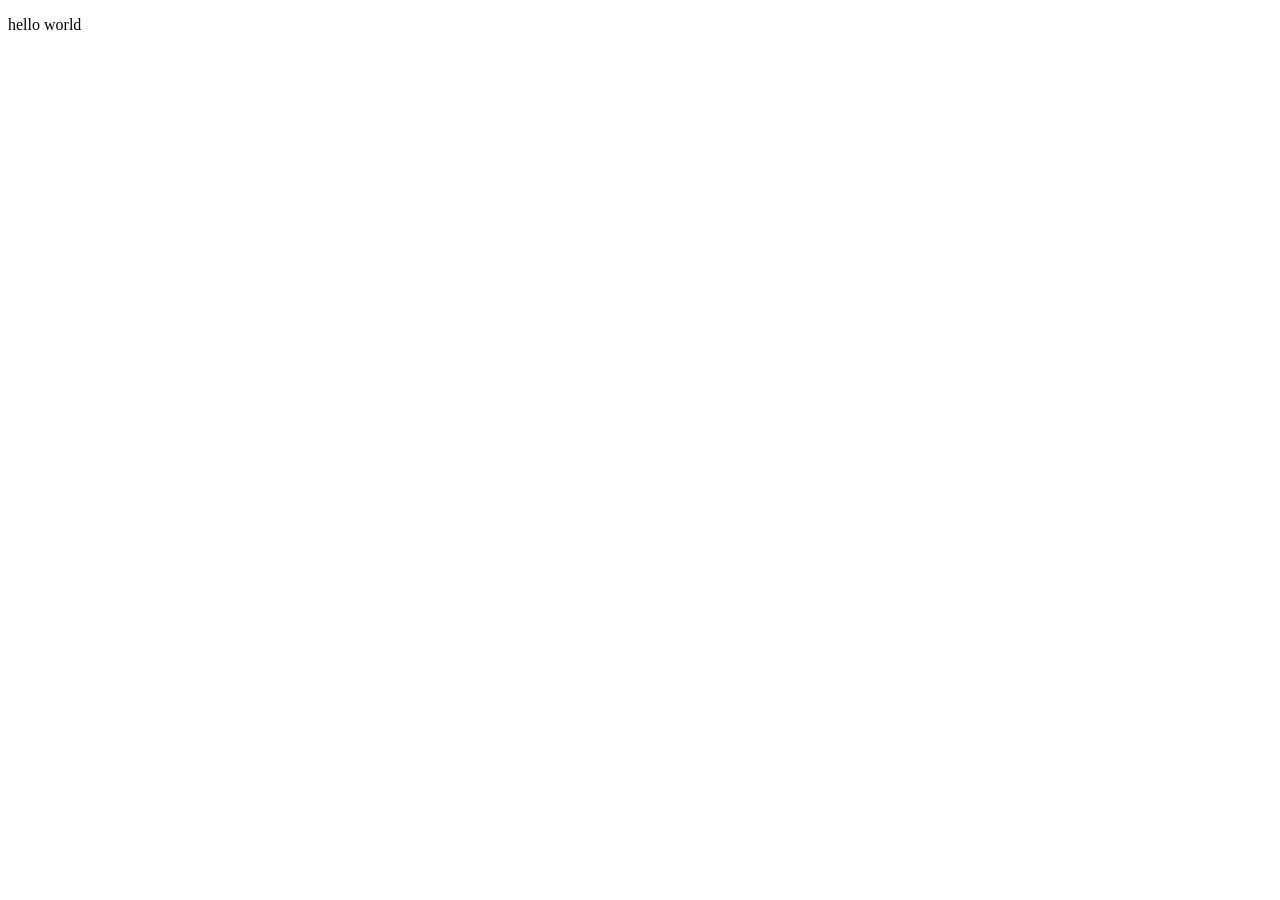
==== index.html @ c15ed709 "FirstSteps2.0" ====
<!DOCTYPE html>
<html lang="en">
<head>
    <meta charset="UTF-8">
    <meta name="viewport" content="width=device-width, initial-scale=1.0">
    <title>Document</title>
</head>
<body>
    <p>hello world </p>
</body>
</html>
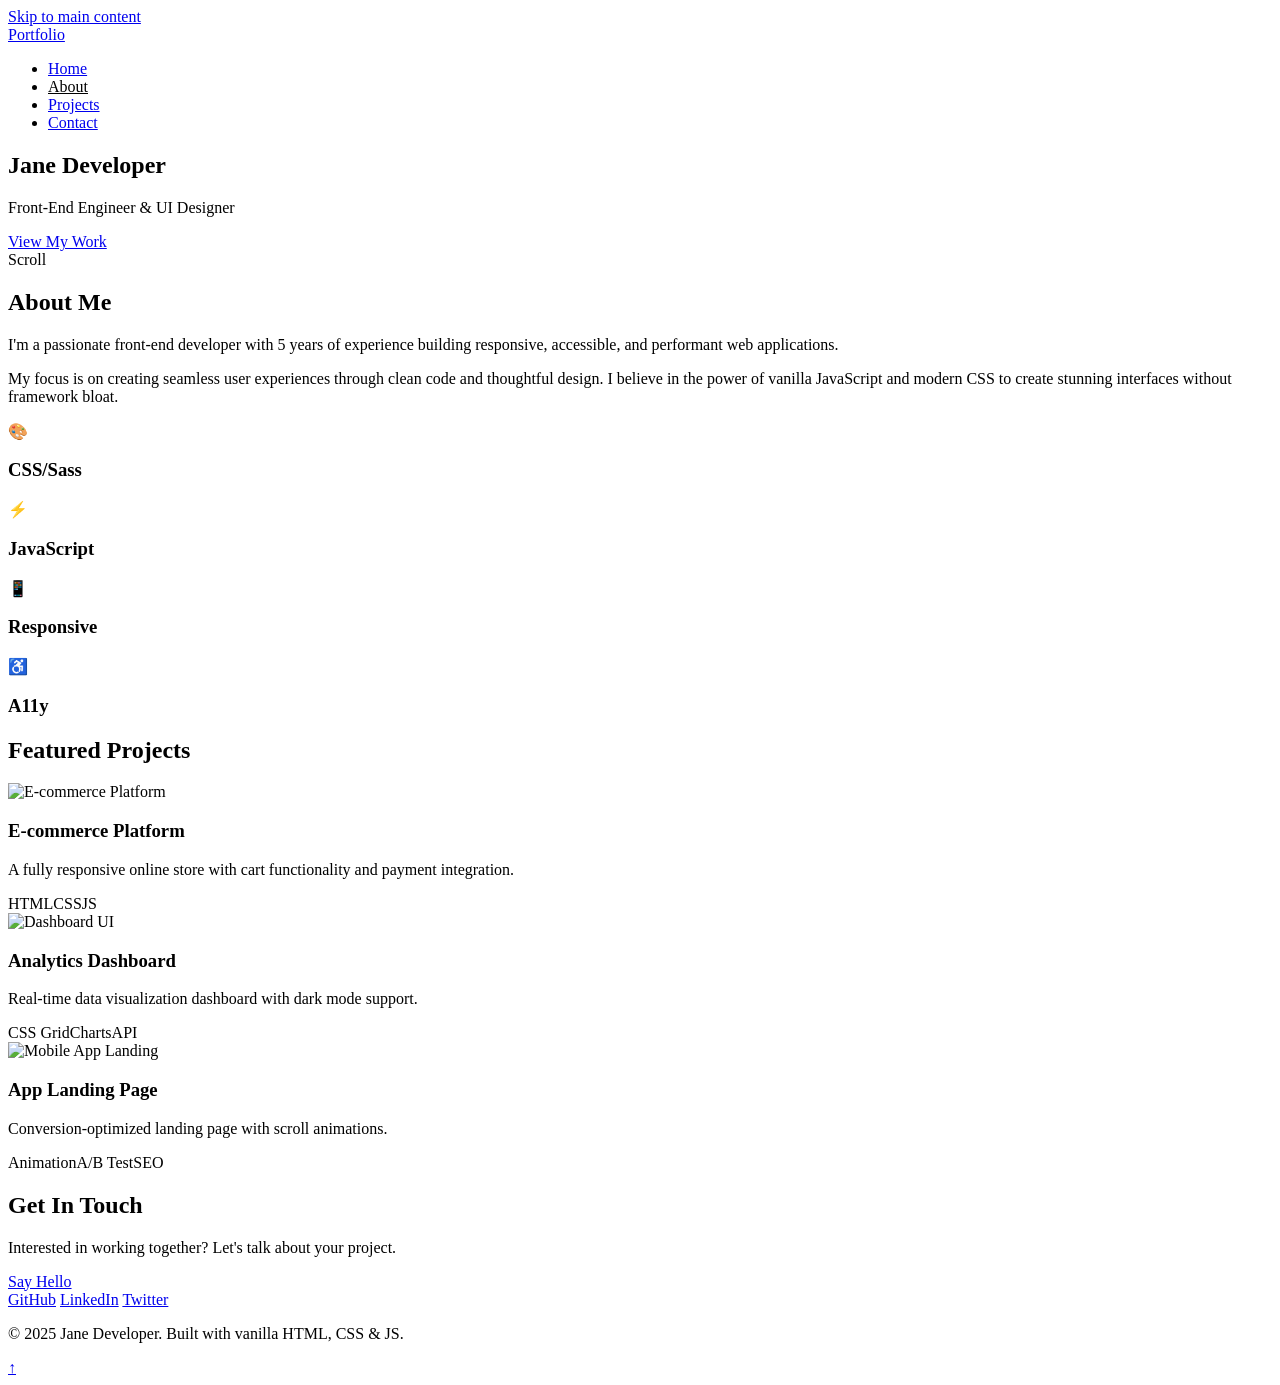
==== commit 70d0c03b: "Sprint2" ====
--- a/index.html
+++ b/index.html
@@ -4,8 +4,153 @@
     <meta charset="UTF-8">
     <meta name="viewport" content="width=device-width, initial-scale=1.0">
     <title>Document</title>
+    <link rel="stylesheet" href="./assets/CSS/index.css">
+    <script src="./assets/js/main.js" defer> </script>
 </head>
 <body>
-    <p>hello world </p>
+	<!-- Skip link for accessibility -->
+	<a href="#main" class="skip-link">Skip to main content</a>
+
+	<!-- Navigation -->
+	<nav class="nav">
+		<div class="nav-container">
+			<a href="#" class="nav-logo">Portfolio</a>
+			<ul class="nav-links">
+				<li><a href="#hero">Home</a></li>
+				<li><a href="#about">About</a></li>
+				<li><a href="#projects">Projects</a></li>
+				<li><a href="#contact">Contact</a></li>
+			</ul>
+		</div>
+	</nav>
+
+	<main id="main">
+		<!-- Hero Section -->
+		<section id="hero" class="hero">
+			<div class="hero-bg parallax-bg"></div>
+			<div class="hero-content">
+				<h1 class="hero-title animate-on-scroll">Jane Developer</h1>
+				<p class="hero-subtitle animate-on-scroll">Front-End Engineer & UI Designer</p>
+				<a href="#projects" class="btn animate-on-scroll">View My Work</a>
+			</div>
+			<div class="scroll-indicator">
+				<span>Scroll</span>
+				<div class="scroll-arrow"></div>
+			</div>
+		</section>
+
+		<!-- About Section -->
+		<section id="about" class="section about">
+			<div class="container">
+				<h2 class="section-title animate-on-scroll">About Me</h2>
+				<div class="about-grid">
+					<div class="about-text animate-on-scroll">
+						<p>
+							I'm a passionate front-end developer with 5 years of experience
+							building responsive, accessible, and performant web applications.
+						</p>
+						<p>
+							My focus is on creating seamless user experiences through clean code
+							and thoughtful design. I believe in the power of vanilla JavaScript
+							and modern CSS to create stunning interfaces without framework bloat.
+						</p>
+					</div>
+					<div class="skills-grid" data-reveal-stagger>
+						<div class="skill-card">
+							<span class="skill-icon">🎨</span>
+							<h3>CSS/Sass</h3>
+							<div class="skill-bar"><div class="skill-fill" style="--fill: 95%"></div></div>
+						</div>
+						<div class="skill-card">
+							<span class="skill-icon">⚡</span>
+							<h3>JavaScript</h3>
+							<div class="skill-bar"><div class="skill-fill" style="--fill: 90%"></div></div>
+						</div>
+						<div class="skill-card">
+							<span class="skill-icon">📱</span>
+							<h3>Responsive</h3>
+							<div class="skill-bar"><div class="skill-fill" style="--fill: 98%"></div></div>
+						</div>
+						<div class="skill-card">
+							<span class="skill-icon">♿</span>
+							<h3>A11y</h3>
+							<div class="skill-bar"><div class="skill-fill" style="--fill: 85%"></div></div>
+						</div>
+					</div>
+				</div>
+			</div>
+		</section>
+
+		<!-- Projects Section -->
+		<section id="projects" class="section projects">
+			<div class="container">
+				<h2 class="section-title animate-on-scroll">Featured Projects</h2>
+				<div class="projects-grid" data-reveal-stagger>
+					<article class="project-card">
+						<div class="project-image">
+							<img src="https://picsum.photos/400/300?random=1" alt="E-commerce Platform" loading="lazy" />
+						</div>
+						<div class="project-content">
+							<h3>E-commerce Platform</h3>
+							<p>A fully responsive online store with cart functionality and payment integration.</p>
+							<div class="project-tags">
+								<span>HTML</span><span>CSS</span><span>JS</span>
+							</div>
+						</div>
+					</article>
+					<article class="project-card">
+						<div class="project-image">
+							<img src="https://picsum.photos/400/300?random=2" alt="Dashboard UI" loading="lazy" />
+						</div>
+						<div class="project-content">
+							<h3>Analytics Dashboard</h3>
+							<p>Real-time data visualization dashboard with dark mode support.</p>
+							<div class="project-tags">
+								<span>CSS Grid</span><span>Charts</span><span>API</span>
+							</div>
+						</div>
+					</article>
+					<article class="project-card">
+						<div class="project-image">
+							<img src="https://picsum.photos/400/300?random=3" alt="Mobile App Landing" loading="lazy" />
+						</div>
+						<div class="project-content">
+							<h3>App Landing Page</h3>
+							<p>Conversion-optimized landing page with scroll animations.</p>
+							<div class="project-tags">
+								<span>Animation</span><span>A/B Test</span><span>SEO</span>
+							</div>
+						</div>
+					</article>
+				</div>
+			</div>
+		</section>
+
+		<!-- Contact Section -->
+		<section id="contact" class="section contact">
+			<div class="container">
+				<h2 class="section-title animate-on-scroll">Get In Touch</h2>
+				<div class="contact-content animate-on-scroll">
+					<p>Interested in working together? Let's talk about your project.</p>
+					<a href="mailto:hello@example.com" class="btn btn-primary">Say Hello</a>
+					<div class="social-links">
+						<a href="#" aria-label="GitHub">GitHub</a>
+						<a href="#" aria-label="LinkedIn">LinkedIn</a>
+						<a href="#" aria-label="Twitter">Twitter</a>
+					</div>
+				</div>
+			</div>
+		</section>
+	</main>
+
+	<!-- Footer -->
+	<footer class="footer">
+		<div class="container">
+			<p>&copy; 2025 Jane Developer. Built with vanilla HTML, CSS & JS.</p>
+			<a href="#hero" class="back-to-top" aria-label="Back to top">↑</a>
+		</div>
+	</footer>
+
+	
 </body>
 </html>
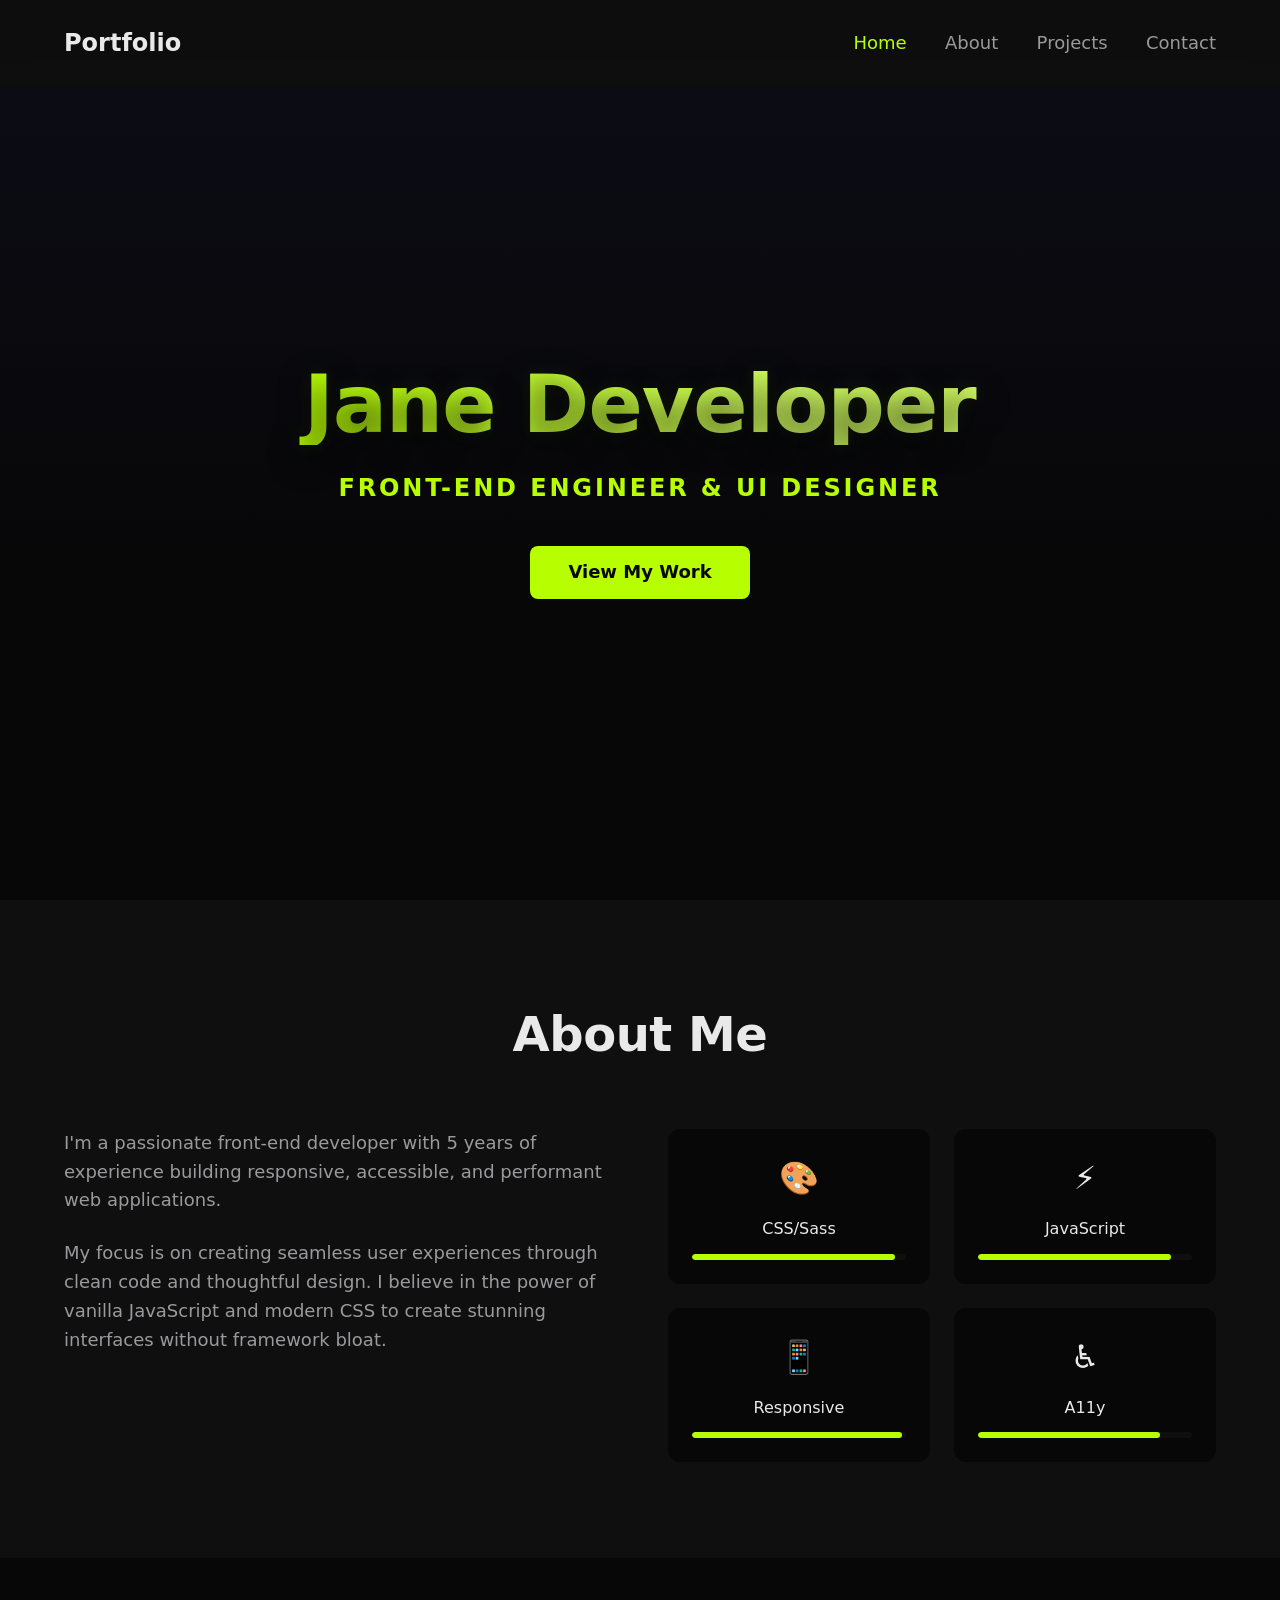
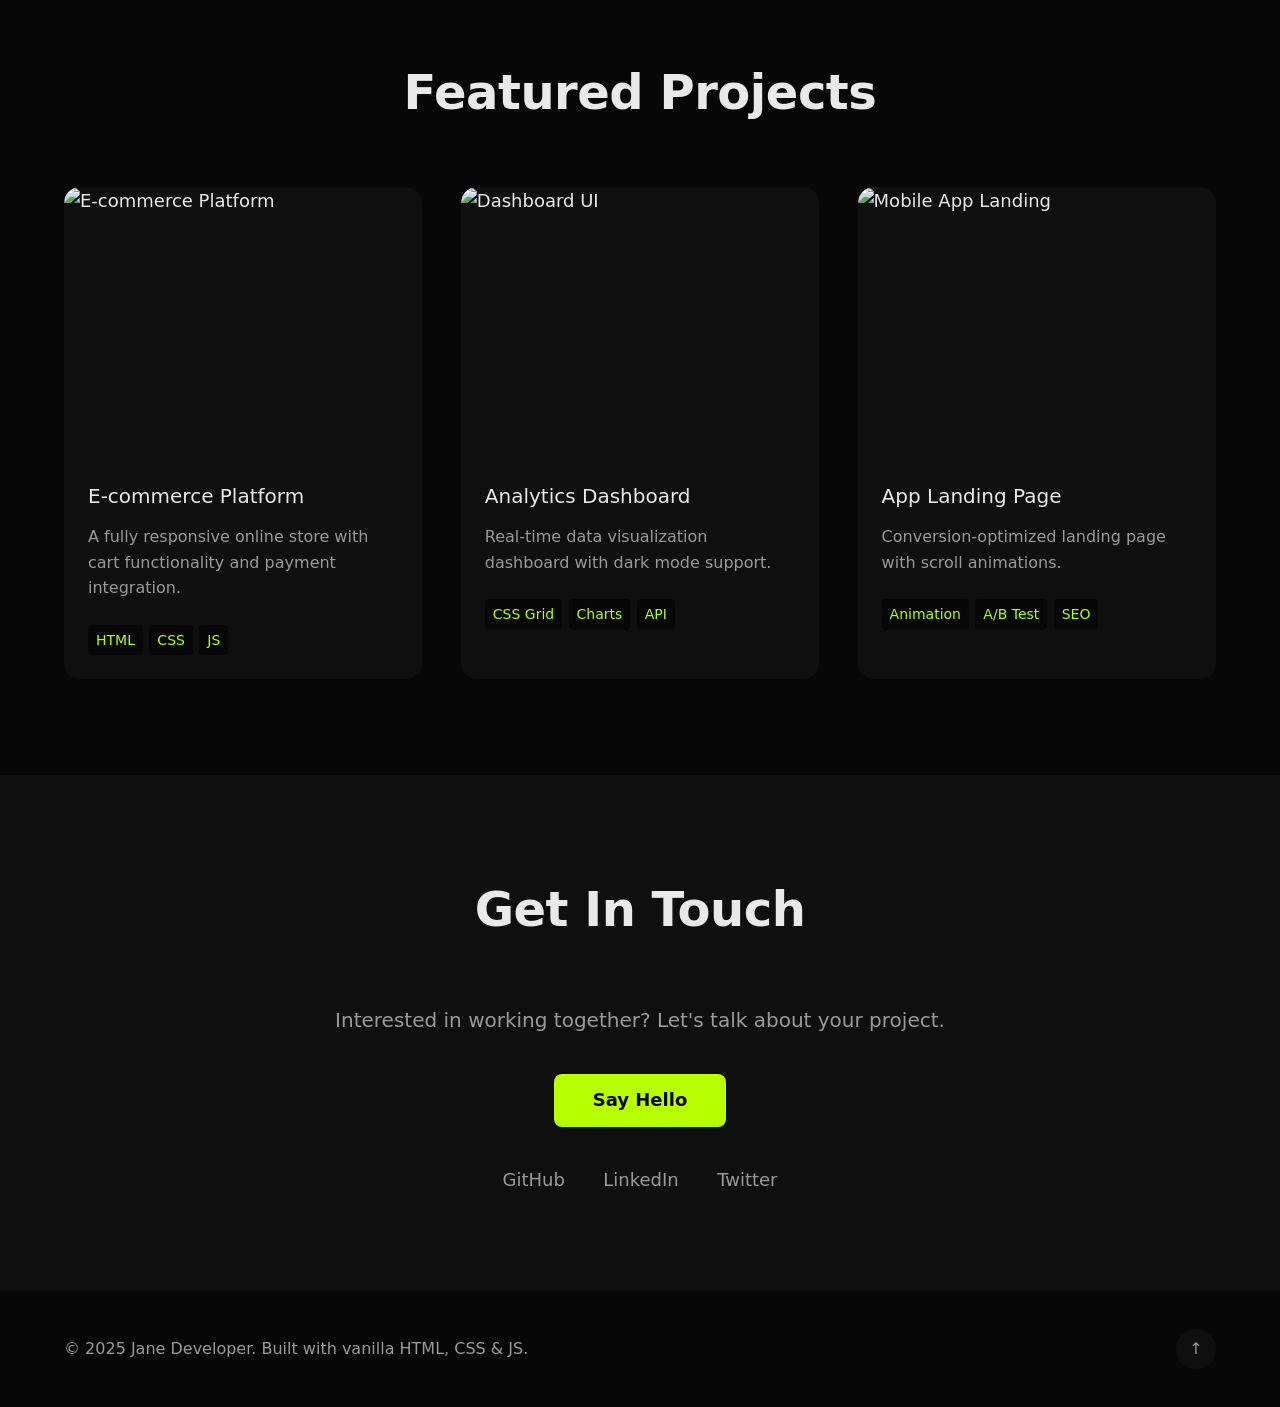
==== commit cc375359: "otrocommit" ====
--- a/index.html
+++ b/index.html
@@ -4,7 +4,7 @@
     <meta charset="UTF-8">
     <meta name="viewport" content="width=device-width, initial-scale=1.0">
     <title>Document</title>
-    <link rel="stylesheet" href="./assets/CSS/index.css">
+    <link rel="stylesheet" href="./assets/css/index.css">
     <script src="./assets/js/main.js" defer> </script>
 </head>
 <body>
@@ -33,8 +33,7 @@
 				<p class="hero-subtitle animate-on-scroll">Front-End Engineer & UI Designer</p>
 				<a href="#projects" class="btn animate-on-scroll">View My Work</a>
 			</div>
-			<div class="scroll-indicator">
-				<span>Scroll</span>
+			<div class="scroll-indicator" aria-hidden="true">
 				<div class="scroll-arrow"></div>
 			</div>
 		</section>
--- a/assets/css/index.css
+++ b/assets/css/index.css
@@ -0,0 +1,13 @@
+/*
+ * ─────────────────────────────────────────────
+ *  CSS Barrel Index
+ * ─────────────────────────────────────────────
+
+ */
+
+@import url("reset.css");
+@import url("theme.css");
+@import url("base.css");
+@import url("layout.css");
+@import url("components.css");
+@import url("navigation.css");
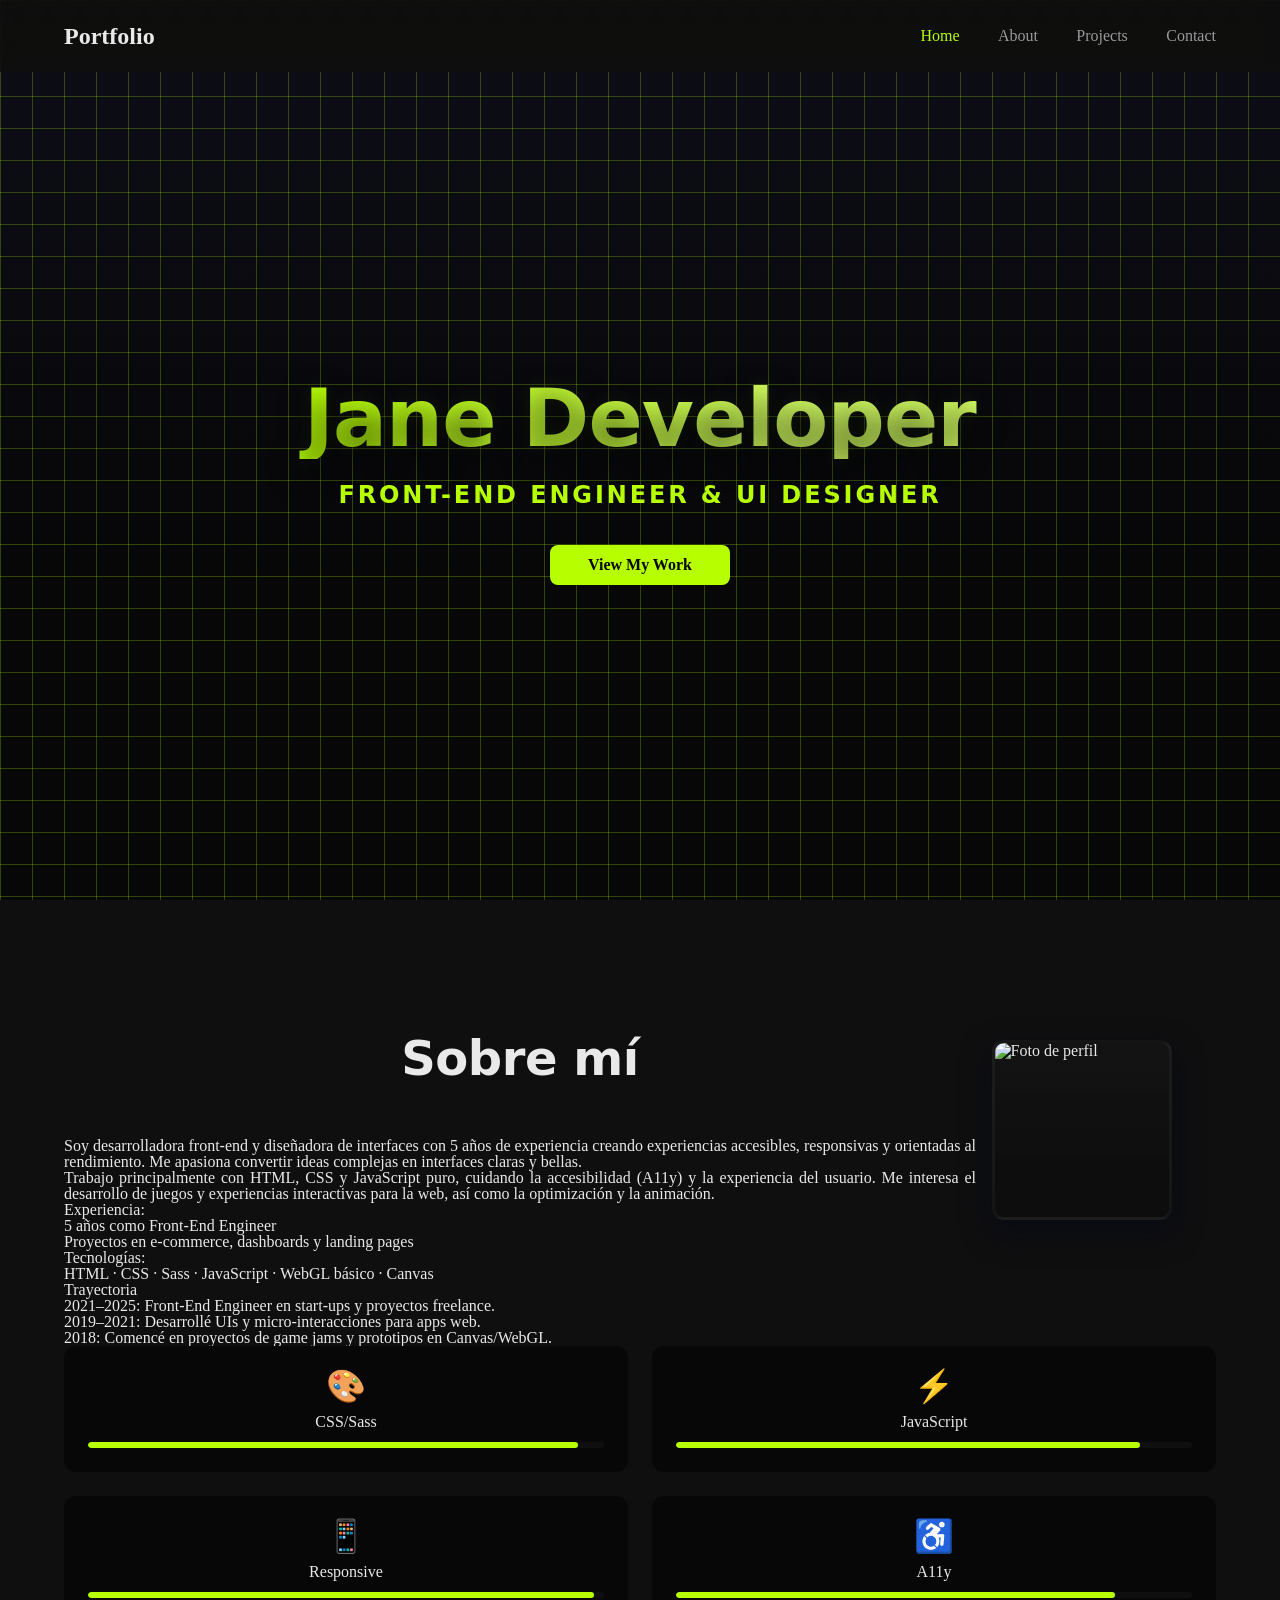
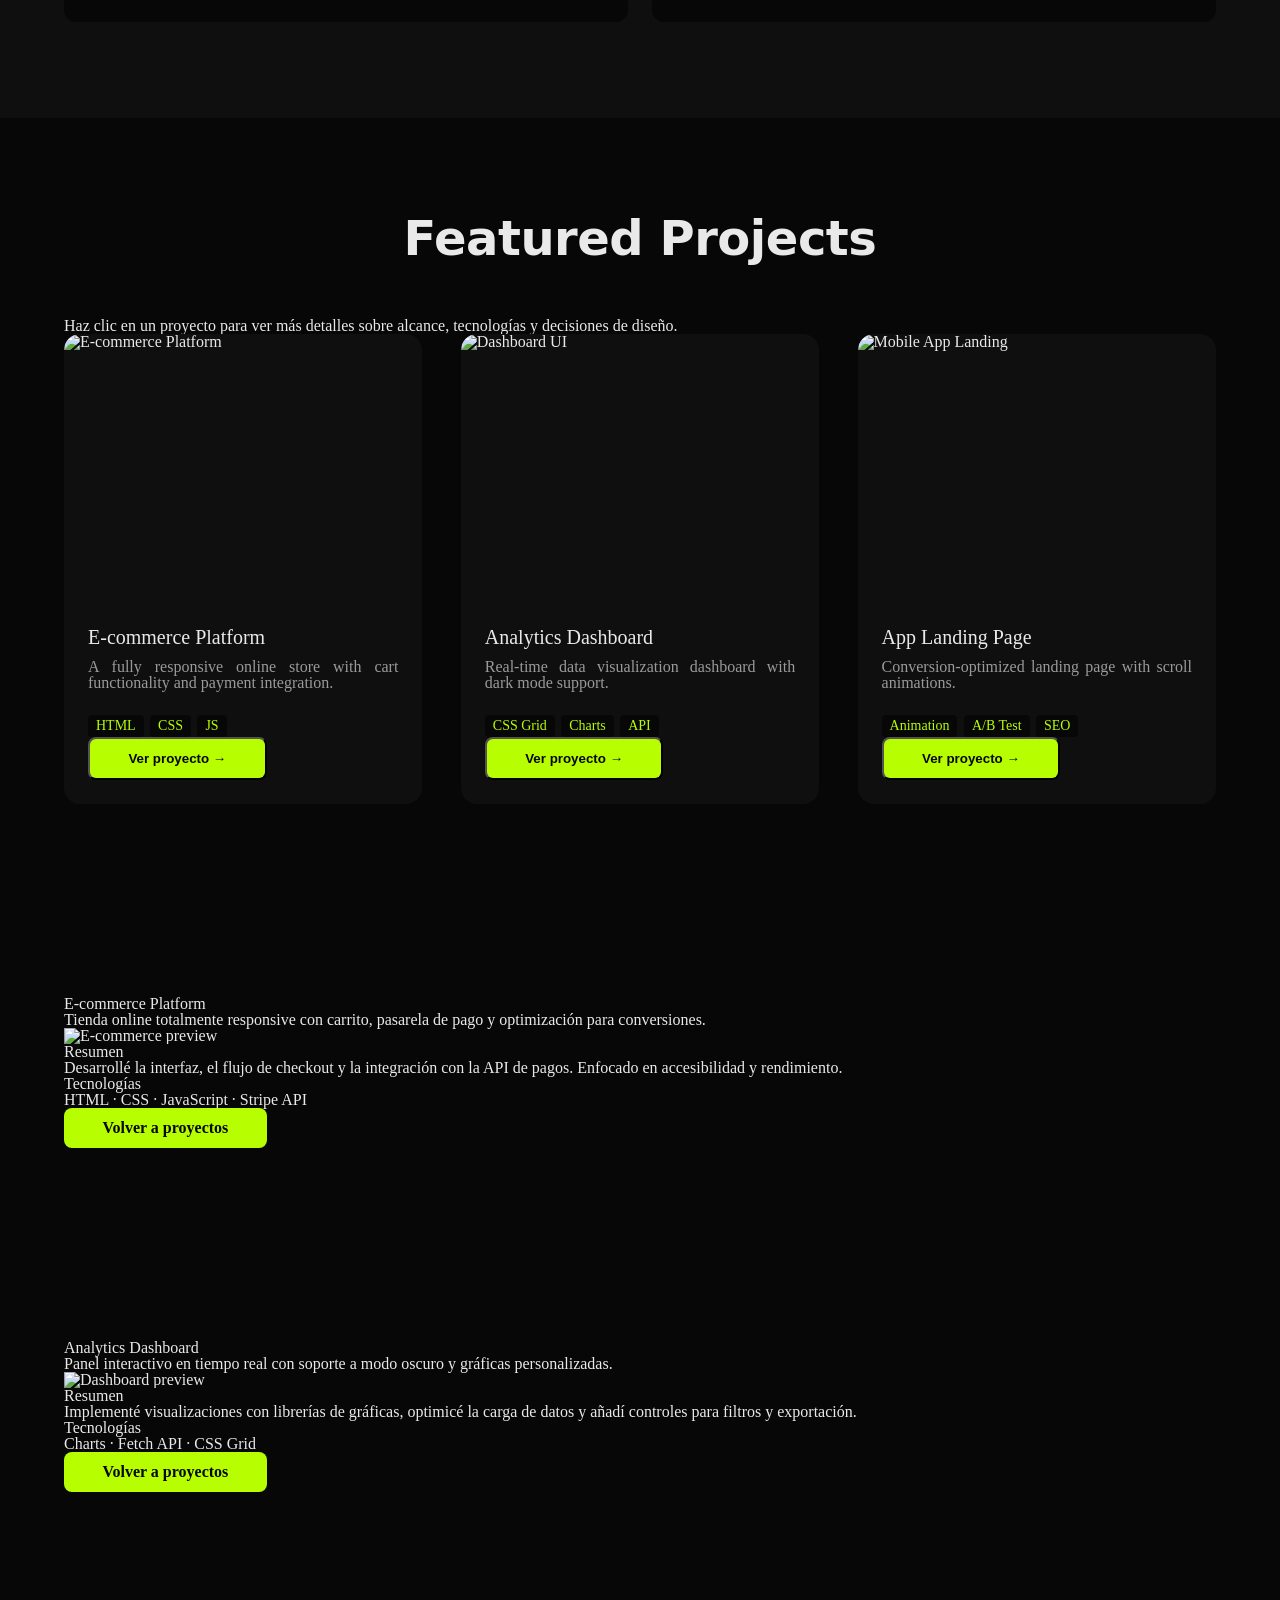
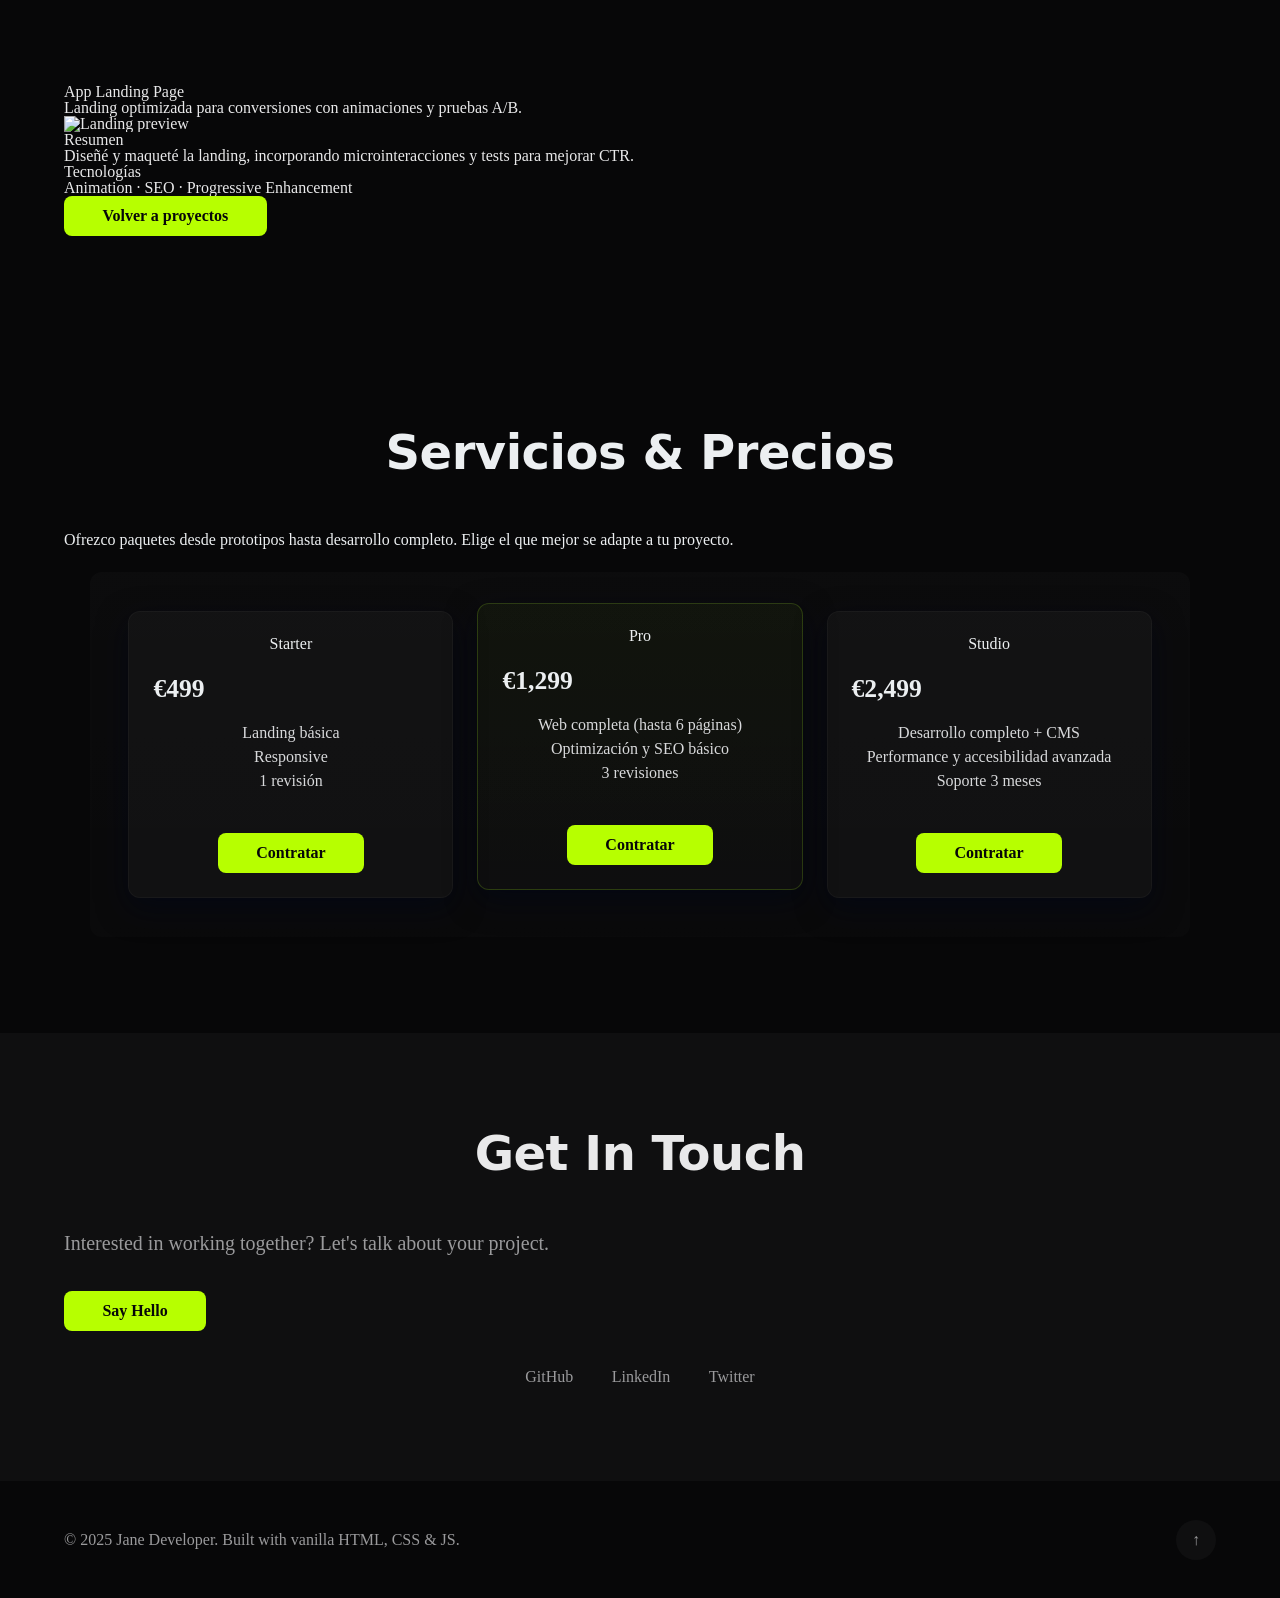
==== commit 9f30afd5: "commitporsiaca" ====
--- a/index.html
+++ b/index.html
@@ -40,41 +40,66 @@
 
 		<!-- About Section -->
 		<section id="about" class="section about">
-			<div class="container">
-				<h2 class="section-title animate-on-scroll">About Me</h2>
-				<div class="about-grid">
-					<div class="about-text animate-on-scroll">
+			<div class="container about-container">
+				<div class="about-main">
+					<div class="about-profile animate-on-scroll">
+						<img src="https://picsum.photos/240/240?grayscale" alt="Foto de perfil" class="profile-photo" loading="lazy" />
+					</div>
+					<div class="about-text-col animate-on-scroll">
+						<h2 class="section-title">Sobre mí</h2>
 						<p>
-							I'm a passionate front-end developer with 5 years of experience
-							building responsive, accessible, and performant web applications.
+							Soy desarrolladora front-end y diseñadora de interfaces con 5 años de experiencia creando experiencias accesibles,
+							responsivas y orientadas al rendimiento. Me apasiona convertir ideas complejas en interfaces claras y bellas.
 						</p>
 						<p>
-							My focus is on creating seamless user experiences through clean code
-							and thoughtful design. I believe in the power of vanilla JavaScript
-							and modern CSS to create stunning interfaces without framework bloat.
+							Trabajo principalmente con HTML, CSS y JavaScript puro, cuidando la accesibilidad (A11y) y la experiencia del usuario.
+							Me interesa el desarrollo de juegos y experiencias interactivas para la web, así como la optimización y la animación.
 						</p>
-					</div>
-					<div class="skills-grid" data-reveal-stagger>
-						<div class="skill-card">
-							<span class="skill-icon">🎨</span>
-							<h3>CSS/Sass</h3>
-							<div class="skill-bar"><div class="skill-fill" style="--fill: 95%"></div></div>
-						</div>
-						<div class="skill-card">
-							<span class="skill-icon">⚡</span>
-							<h3>JavaScript</h3>
-							<div class="skill-bar"><div class="skill-fill" style="--fill: 90%"></div></div>
-						</div>
-						<div class="skill-card">
-							<span class="skill-icon">📱</span>
-							<h3>Responsive</h3>
-							<div class="skill-bar"><div class="skill-fill" style="--fill: 98%"></div></div>
-						</div>
-						<div class="skill-card">
-							<span class="skill-icon">♿</span>
-							<h3>A11y</h3>
-							<div class="skill-bar"><div class="skill-fill" style="--fill: 85%"></div></div>
-						</div>
+						<div class="about-highlights">
+							<div class="highlight">
+								<strong>Experiencia:</strong>
+								<ul>
+									<li>5 años como Front-End Engineer</li>
+									<li>Proyectos en e-commerce, dashboards y landing pages</li>
+								</ul>
+							</div>
+							<div class="highlight">
+								<strong>Tecnologías:</strong>
+								<p>HTML · CSS · Sass · JavaScript · WebGL básico · Canvas</p>
+							</div>
+						</div>
+					</div>
+				</div>
+
+				<div class="about-expanded animate-on-scroll">
+					<h3>Trayectoria</h3>
+					<ol class="timeline">
+						<li><strong>2021–2025:</strong> Front-End Engineer en start-ups y proyectos freelance.</li>
+						<li><strong>2019–2021:</strong> Desarrollé UIs y micro-interacciones para apps web.</li>
+						<li><strong>2018:</strong> Comencé en proyectos de game jams y prototipos en Canvas/WebGL.</li>
+					</ol>
+				</div>
+
+				<div class="skills-grid" data-reveal-stagger>
+					<div class="skill-card">
+						<span class="skill-icon">🎨</span>
+						<h3>CSS/Sass</h3>
+						<div class="skill-bar"><div class="skill-fill" style="--fill: 95%"></div></div>
+					</div>
+					<div class="skill-card">
+						<span class="skill-icon">⚡</span>
+						<h3>JavaScript</h3>
+						<div class="skill-bar"><div class="skill-fill" style="--fill: 90%"></div></div>
+					</div>
+					<div class="skill-card">
+						<span class="skill-icon">📱</span>
+						<h3>Responsive</h3>
+						<div class="skill-bar"><div class="skill-fill" style="--fill: 98%"></div></div>
+					</div>
+					<div class="skill-card">
+						<span class="skill-icon">♿</span>
+						<h3>A11y</h3>
+						<div class="skill-bar"><div class="skill-fill" style="--fill: 85%"></div></div>
 					</div>
 				</div>
 			</div>
@@ -84,43 +109,153 @@
 		<section id="projects" class="section projects">
 			<div class="container">
 				<h2 class="section-title animate-on-scroll">Featured Projects</h2>
+				<p class="section-intro animate-on-scroll">Haz clic en un proyecto para ver más detalles sobre alcance, tecnologías y decisiones de diseño.</p>
 				<div class="projects-grid" data-reveal-stagger>
-					<article class="project-card">
-						<div class="project-image">
-							<img src="https://picsum.photos/400/300?random=1" alt="E-commerce Platform" loading="lazy" />
-						</div>
-						<div class="project-content">
-							<h3>E-commerce Platform</h3>
-							<p>A fully responsive online store with cart functionality and payment integration.</p>
-							<div class="project-tags">
-								<span>HTML</span><span>CSS</span><span>JS</span>
-							</div>
-						</div>
+					<article class="project-card animate-on-scroll">
+						<a href="#project-ecommerce" class="project-link" aria-label="Ver detalles E-commerce">
+							<div class="project-image">
+								<img src="https://picsum.photos/400/300?random=1" alt="E-commerce Platform" loading="lazy" />
+							</div>
+							<div class="project-content">
+								<h3>E-commerce Platform</h3>
+								<p>A fully responsive online store with cart functionality and payment integration.</p>
+								<div class="project-tags">
+									<span>HTML</span><span>CSS</span><span>JS</span>
+								</div>
+								<button class="btn btn-link">Ver proyecto →</button>
+							</div>
+						</a>
 					</article>
-					<article class="project-card">
-						<div class="project-image">
-							<img src="https://picsum.photos/400/300?random=2" alt="Dashboard UI" loading="lazy" />
-						</div>
-						<div class="project-content">
-							<h3>Analytics Dashboard</h3>
-							<p>Real-time data visualization dashboard with dark mode support.</p>
-							<div class="project-tags">
-								<span>CSS Grid</span><span>Charts</span><span>API</span>
-							</div>
-						</div>
+
+					<article class="project-card animate-on-scroll">
+						<a href="#project-dashboard" class="project-link" aria-label="Ver detalles Dashboard">
+							<div class="project-image">
+								<img src="https://picsum.photos/400/300?random=2" alt="Dashboard UI" loading="lazy" />
+							</div>
+							<div class="project-content">
+								<h3>Analytics Dashboard</h3>
+								<p>Real-time data visualization dashboard with dark mode support.</p>
+								<div class="project-tags">
+									<span>CSS Grid</span><span>Charts</span><span>API</span>
+								</div>
+								<button class="btn btn-link">Ver proyecto →</button>
+							</div>
+						</a>
 					</article>
-					<article class="project-card">
-						<div class="project-image">
-							<img src="https://picsum.photos/400/300?random=3" alt="Mobile App Landing" loading="lazy" />
-						</div>
-						<div class="project-content">
-							<h3>App Landing Page</h3>
-							<p>Conversion-optimized landing page with scroll animations.</p>
-							<div class="project-tags">
-								<span>Animation</span><span>A/B Test</span><span>SEO</span>
-							</div>
-						</div>
+
+					<article class="project-card animate-on-scroll">
+						<a href="#project-landing" class="project-link" aria-label="Ver detalles Landing">
+							<div class="project-image">
+								<img src="https://picsum.photos/400/300?random=3" alt="Mobile App Landing" loading="lazy" />
+							</div>
+							<div class="project-content">
+								<h3>App Landing Page</h3>
+								<p>Conversion-optimized landing page with scroll animations.</p>
+								<div class="project-tags">
+									<span>Animation</span><span>A/B Test</span><span>SEO</span>
+								</div>
+								<button class="btn btn-link">Ver proyecto →</button>
+							</div>
+						</a>
 					</article>
+				</div>
+			</div>
+		</section>
+
+		<!-- Project detail sections -->
+		<section id="project-ecommerce" class="project-detail section">
+			<div class="container">
+				<article class="detail-card">
+					<h2>E-commerce Platform</h2>
+					<p class="lead">Tienda online totalmente responsive con carrito, pasarela de pago y optimización para conversiones.</p>
+					<div class="detail-grid">
+						<div class="detail-media"><img src="https://picsum.photos/800/400?random=11" alt="E-commerce preview" loading="lazy" /></div>
+						<div class="detail-info">
+							<h3>Resumen</h3>
+							<p>Desarrollé la interfaz, el flujo de checkout y la integración con la API de pagos. Enfocado en accesibilidad y rendimiento.</p>
+							<h4>Tecnologías</h4>
+							<p>HTML · CSS · JavaScript · Stripe API</p>
+						</div>
+					</div>
+					<a href="#projects" class="btn">Volver a proyectos</a>
+				</article>
+			</div>
+		</section>
+
+		<section id="project-dashboard" class="project-detail section">
+			<div class="container">
+				<article class="detail-card">
+					<h2>Analytics Dashboard</h2>
+					<p class="lead">Panel interactivo en tiempo real con soporte a modo oscuro y gráficas personalizadas.</p>
+					<div class="detail-grid">
+						<div class="detail-media"><img src="https://picsum.photos/800/400?random=12" alt="Dashboard preview" loading="lazy" /></div>
+						<div class="detail-info">
+							<h3>Resumen</h3>
+							<p>Implementé visualizaciones con librerías de gráficas, optimicé la carga de datos y añadí controles para filtros y exportación.</p>
+							<h4>Tecnologías</h4>
+							<p>Charts · Fetch API · CSS Grid</p>
+						</div>
+					</div>
+					<a href="#projects" class="btn">Volver a proyectos</a>
+				</article>
+			</div>
+		</section>
+
+		<section id="project-landing" class="project-detail section">
+			<div class="container">
+				<article class="detail-card">
+					<h2>App Landing Page</h2>
+					<p class="lead">Landing optimizada para conversiones con animaciones y pruebas A/B.</p>
+					<div class="detail-grid">
+						<div class="detail-media"><img src="https://picsum.photos/800/400?random=13" alt="Landing preview" loading="lazy" /></div>
+						<div class="detail-info">
+							<h3>Resumen</h3>
+							<p>Diseñé y maqueté la landing, incorporando microinteracciones y tests para mejorar CTR.</p>
+							<h4>Tecnologías</h4>
+							<p>Animation · SEO · Progressive Enhancement</p>
+						</div>
+					</div>
+					<a href="#projects" class="btn">Volver a proyectos</a>
+				</article>
+			</div>
+		</section>
+
+		<!-- Pricing / Services Section -->
+		<section id="services" class="section services">
+			<div class="container">
+				<h2 class="section-title animate-on-scroll">Servicios & Precios</h2>
+				<p class="section-intro animate-on-scroll">Ofrezco paquetes desde prototipos hasta desarrollo completo. Elige el que mejor se adapte a tu proyecto.</p>
+				<div class="pricing-grid" data-reveal-stagger>
+					<div class="pricing-card">
+						<h3>Starter</h3>
+						<p class="price">€499</p>
+						<ul>
+							<li>Landing básica</li>
+							<li>Responsive</li>
+							<li>1 revisión</li>
+						</ul>
+						<a href="#contact" class="btn">Contratar</a>
+					</div>
+					<div class="pricing-card popular">
+						<h3>Pro</h3>
+						<p class="price">€1,299</p>
+						<ul>
+							<li>Web completa (hasta 6 páginas)</li>
+							<li>Optimización y SEO básico</li>
+							<li>3 revisiones</li>
+						</ul>
+						<a href="#contact" class="btn btn-primary">Contratar</a>
+					</div>
+					<div class="pricing-card">
+						<h3>Studio</h3>
+						<p class="price">€2,499</p>
+						<ul>
+							<li>Desarrollo completo + CMS</li>
+							<li>Performance y accesibilidad avanzada</li>
+							<li>Soporte 3 meses</li>
+						</ul>
+						<a href="#contact" class="btn">Contratar</a>
+					</div>
 				</div>
 			</div>
 		</section>
@@ -150,6 +285,7 @@
 		</div>
 	</footer>
 
-	
+	<div id="scroll-progress"></div>
+
 </body>
 </html>
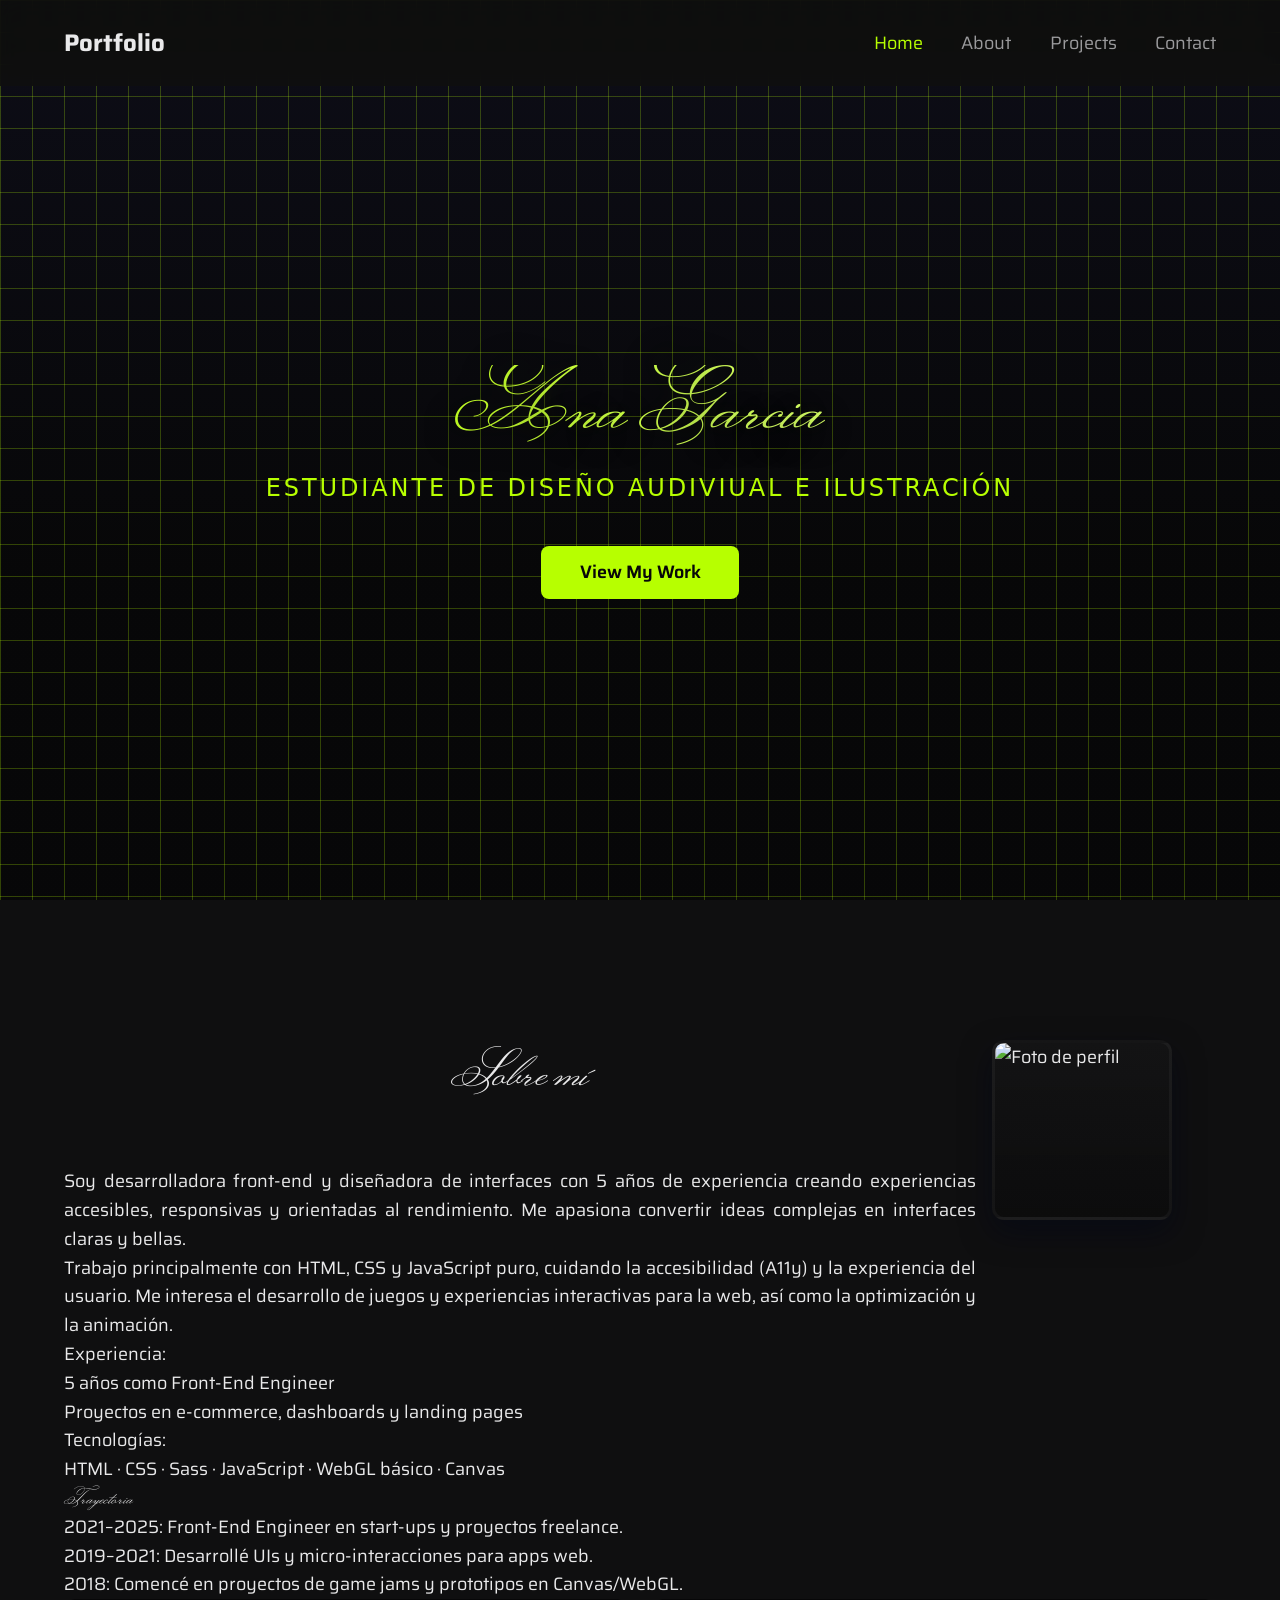
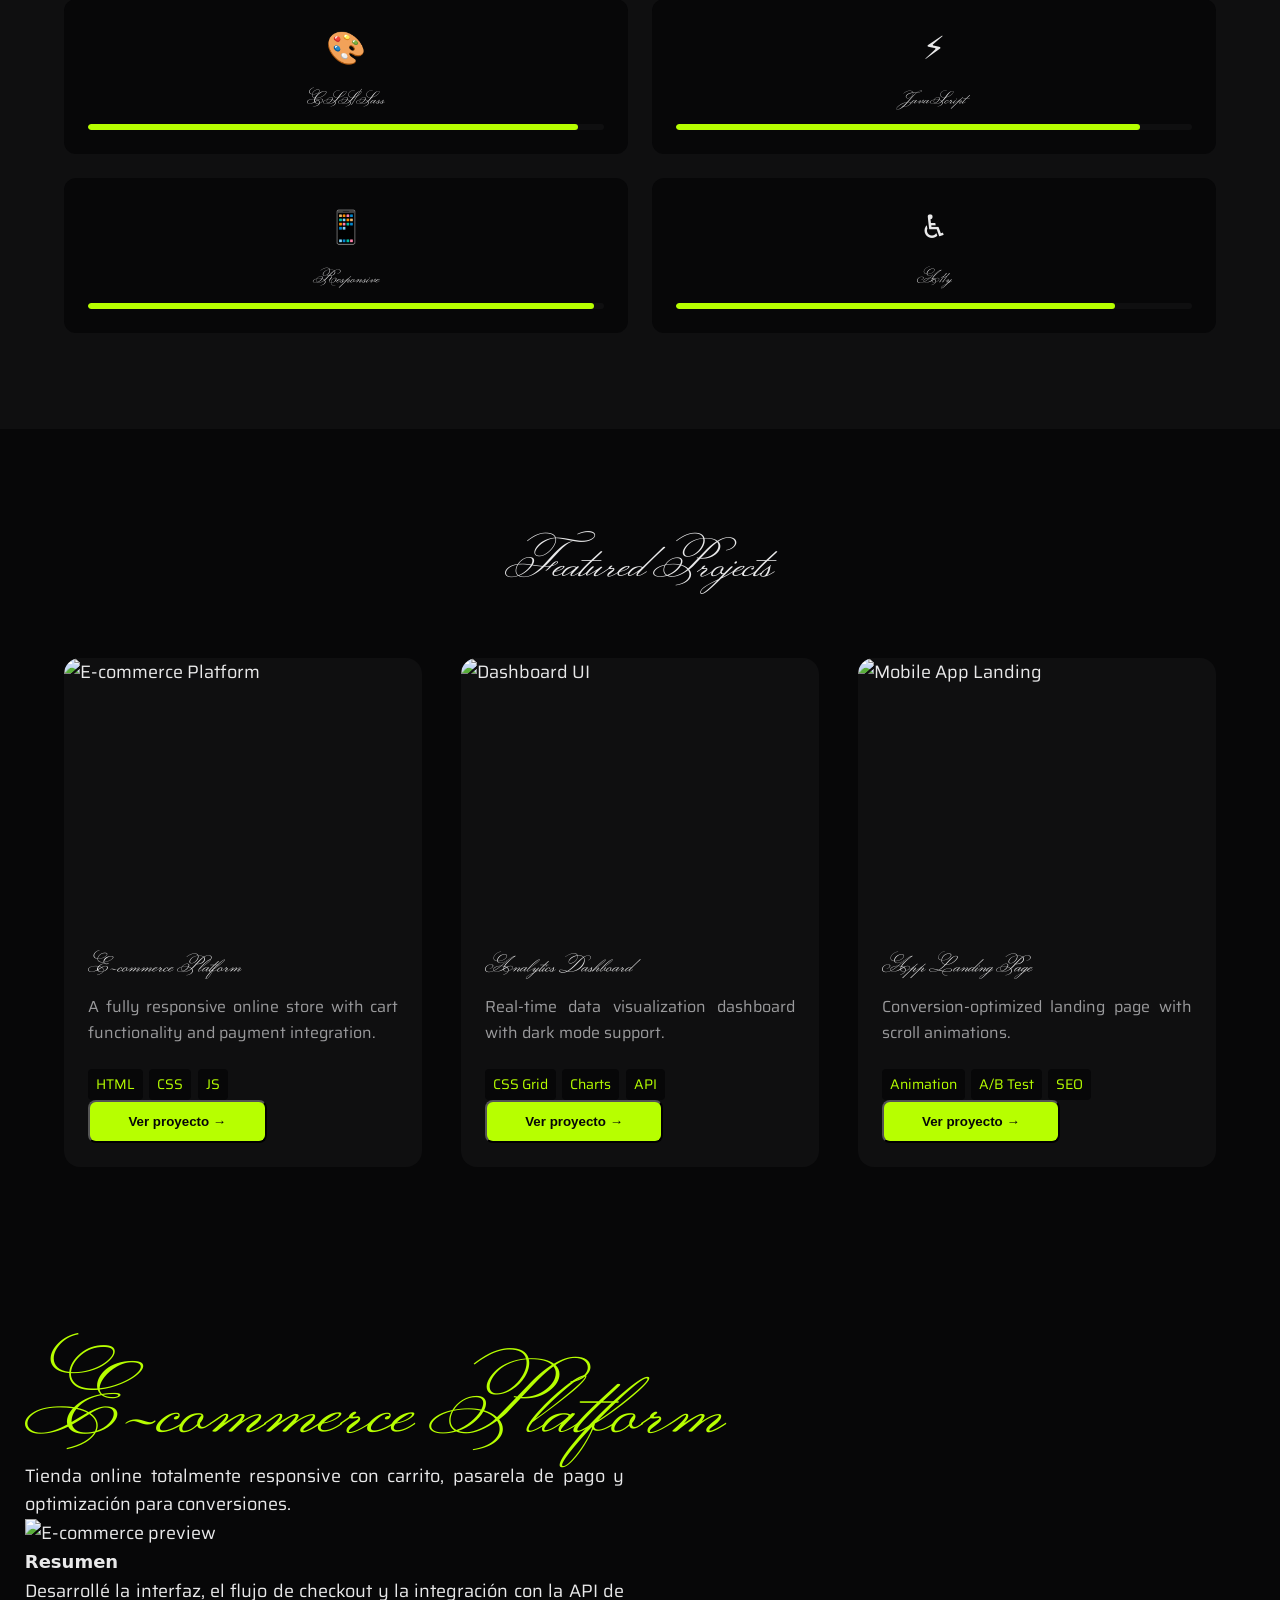
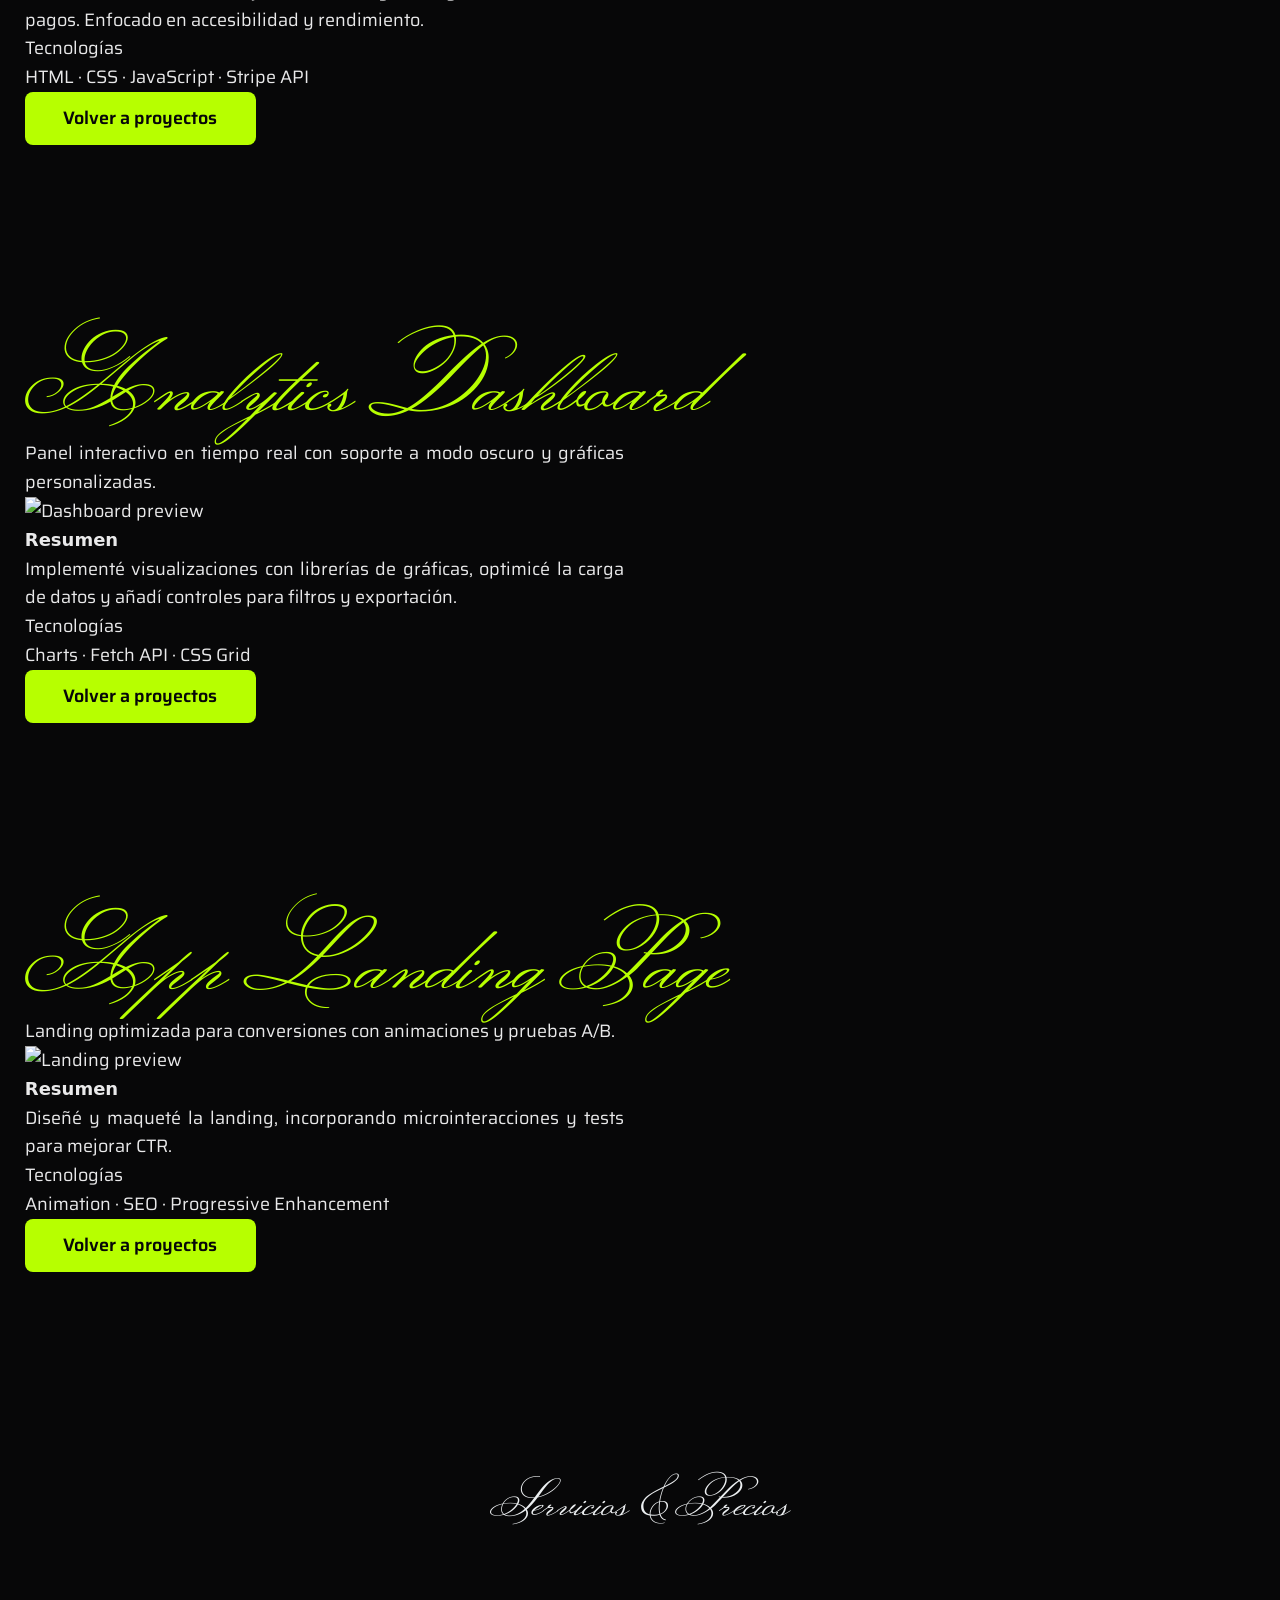
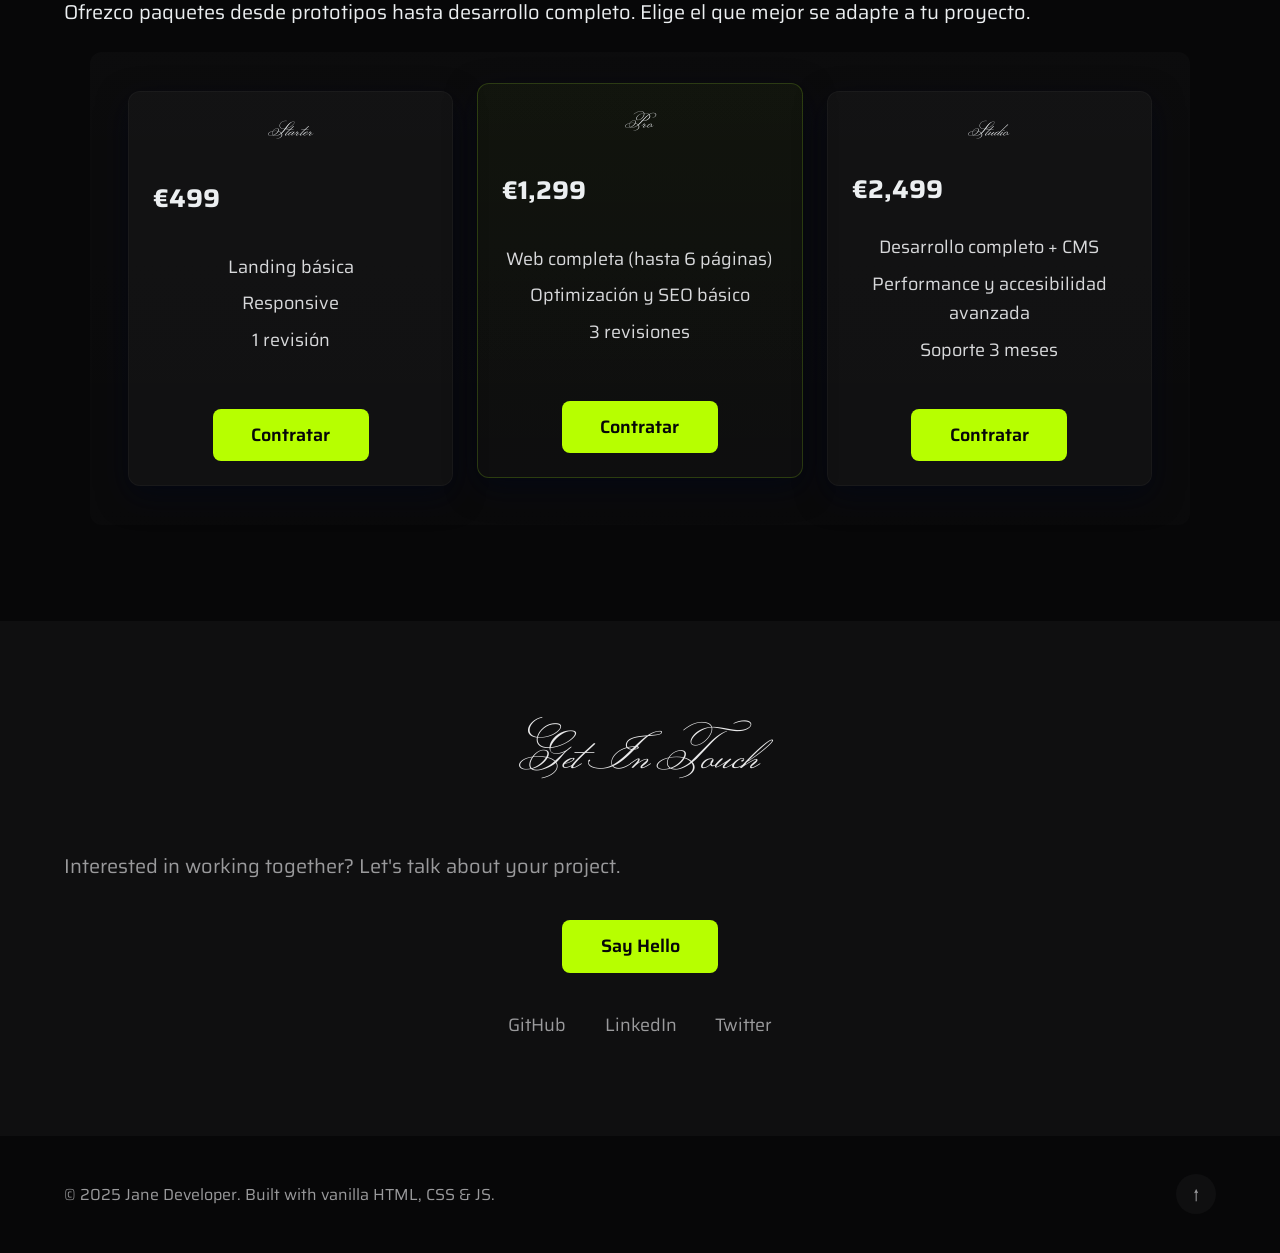
==== commit 1476c44b: "commit4" ====
--- a/index.html
+++ b/index.html
@@ -1,291 +1,332 @@
 <!DOCTYPE html>
-<html lang="en">
+<html lang="es">
 <head>
     <meta charset="UTF-8">
     <meta name="viewport" content="width=device-width, initial-scale=1.0">
-    <title>Document</title>
+    <title>Portfolio — Jane Developer</title>
+
+    <!-- Google Font: Monsieur La Doulaise (aplicada solo a títulos, no al subtítulo) -->
+    <link href="https://fonts.googleapis.com/css2?family=Monsieur+La+Doulaise&display=swap" rel="stylesheet">
+
     <link rel="stylesheet" href="./assets/css/index.css">
-    <script src="./assets/js/main.js" defer> </script>
+    <style>
+        /* Aplicar la tipografía solo a los títulos principales (excluir .hero-subtitle para mejorar legibilidad) */
+        .hero-title,
+        h2.section-title,
+        h3,
+        h1,
+        h2 {
+            font-family: 'Monsieur La Doulaise', cursive;
+        }
+
+        /* Asegurar que el subtítulo use una tipografía legible */
+        .hero-subtitle {
+            font-family: system-ui, -apple-system, "Segoe UI", Roboto, "Helvetica Neue", Arial, sans-serif;
+            font-weight: 400;
+        }
+
+        /* Estilos específicos para las páginas de detalle de proyecto (no afectan #projects) */
+        /* Hacer los títulos de los detalles mucho más grandes y usar el verde lima del proyecto */
+        .project-detail h2 {
+            /* responsive, claramente sección principal */
+            font-size: clamp(2.8rem, 6vw + 1rem, 8.2rem);
+            color: var(--color-accent); /* usar color lime definido en CSS del proyecto */
+            font-family: 'Monsieur La Doulaise', cursive; /* mantener la fuente en el título del proyecto */
+            margin-bottom: 0.5rem;
+            line-height: 1.02;
+            letter-spacing: -0.5px;
+            text-shadow: 0 1px 0 rgba(0,0,0,0.12);
+        }
+
+        /* El encabezado 'Resumen' (h3) y otros h3 dentro de los detalles no deben usar Monsieur La Doulaise */
+        .project-detail h3,
+        .project-detail .detail-info h3 {
+            font-family: system-ui, -apple-system, "Segoe UI", Roboto, "Helvetica Neue", Arial, sans-serif;
+            font-weight: 600;
+            color: inherit;
+        }
+    </style>
+
+    <script src="./assets/js/main.js" defer></script>
 </head>
 <body>
-	<!-- Skip link for accessibility -->
-	<a href="#main" class="skip-link">Skip to main content</a>
-
-	<!-- Navigation -->
-	<nav class="nav">
-		<div class="nav-container">
-			<a href="#" class="nav-logo">Portfolio</a>
-			<ul class="nav-links">
-				<li><a href="#hero">Home</a></li>
-				<li><a href="#about">About</a></li>
-				<li><a href="#projects">Projects</a></li>
-				<li><a href="#contact">Contact</a></li>
-			</ul>
-		</div>
-	</nav>
-
-	<main id="main">
-		<!-- Hero Section -->
-		<section id="hero" class="hero">
-			<div class="hero-bg parallax-bg"></div>
-			<div class="hero-content">
-				<h1 class="hero-title animate-on-scroll">Jane Developer</h1>
-				<p class="hero-subtitle animate-on-scroll">Front-End Engineer & UI Designer</p>
-				<a href="#projects" class="btn animate-on-scroll">View My Work</a>
-			</div>
-			<div class="scroll-indicator" aria-hidden="true">
-				<div class="scroll-arrow"></div>
-			</div>
-		</section>
-
-		<!-- About Section -->
-		<section id="about" class="section about">
-			<div class="container about-container">
-				<div class="about-main">
-					<div class="about-profile animate-on-scroll">
-						<img src="https://picsum.photos/240/240?grayscale" alt="Foto de perfil" class="profile-photo" loading="lazy" />
-					</div>
-					<div class="about-text-col animate-on-scroll">
-						<h2 class="section-title">Sobre mí</h2>
-						<p>
-							Soy desarrolladora front-end y diseñadora de interfaces con 5 años de experiencia creando experiencias accesibles,
-							responsivas y orientadas al rendimiento. Me apasiona convertir ideas complejas en interfaces claras y bellas.
-						</p>
-						<p>
-							Trabajo principalmente con HTML, CSS y JavaScript puro, cuidando la accesibilidad (A11y) y la experiencia del usuario.
-							Me interesa el desarrollo de juegos y experiencias interactivas para la web, así como la optimización y la animación.
-						</p>
-						<div class="about-highlights">
-							<div class="highlight">
-								<strong>Experiencia:</strong>
-								<ul>
-									<li>5 años como Front-End Engineer</li>
-									<li>Proyectos en e-commerce, dashboards y landing pages</li>
-								</ul>
-							</div>
-							<div class="highlight">
-								<strong>Tecnologías:</strong>
-								<p>HTML · CSS · Sass · JavaScript · WebGL básico · Canvas</p>
-							</div>
-						</div>
-					</div>
-				</div>
-
-				<div class="about-expanded animate-on-scroll">
-					<h3>Trayectoria</h3>
-					<ol class="timeline">
-						<li><strong>2021–2025:</strong> Front-End Engineer en start-ups y proyectos freelance.</li>
-						<li><strong>2019–2021:</strong> Desarrollé UIs y micro-interacciones para apps web.</li>
-						<li><strong>2018:</strong> Comencé en proyectos de game jams y prototipos en Canvas/WebGL.</li>
-					</ol>
-				</div>
-
-				<div class="skills-grid" data-reveal-stagger>
-					<div class="skill-card">
-						<span class="skill-icon">🎨</span>
-						<h3>CSS/Sass</h3>
-						<div class="skill-bar"><div class="skill-fill" style="--fill: 95%"></div></div>
-					</div>
-					<div class="skill-card">
-						<span class="skill-icon">⚡</span>
-						<h3>JavaScript</h3>
-						<div class="skill-bar"><div class="skill-fill" style="--fill: 90%"></div></div>
-					</div>
-					<div class="skill-card">
-						<span class="skill-icon">📱</span>
-						<h3>Responsive</h3>
-						<div class="skill-bar"><div class="skill-fill" style="--fill: 98%"></div></div>
-					</div>
-					<div class="skill-card">
-						<span class="skill-icon">♿</span>
-						<h3>A11y</h3>
-						<div class="skill-bar"><div class="skill-fill" style="--fill: 85%"></div></div>
-					</div>
-				</div>
-			</div>
-		</section>
-
-		<!-- Projects Section -->
-		<section id="projects" class="section projects">
-			<div class="container">
-				<h2 class="section-title animate-on-scroll">Featured Projects</h2>
-				<p class="section-intro animate-on-scroll">Haz clic en un proyecto para ver más detalles sobre alcance, tecnologías y decisiones de diseño.</p>
-				<div class="projects-grid" data-reveal-stagger>
-					<article class="project-card animate-on-scroll">
-						<a href="#project-ecommerce" class="project-link" aria-label="Ver detalles E-commerce">
-							<div class="project-image">
-								<img src="https://picsum.photos/400/300?random=1" alt="E-commerce Platform" loading="lazy" />
-							</div>
-							<div class="project-content">
-								<h3>E-commerce Platform</h3>
-								<p>A fully responsive online store with cart functionality and payment integration.</p>
-								<div class="project-tags">
-									<span>HTML</span><span>CSS</span><span>JS</span>
-								</div>
-								<button class="btn btn-link">Ver proyecto →</button>
-							</div>
-						</a>
-					</article>
-
-					<article class="project-card animate-on-scroll">
-						<a href="#project-dashboard" class="project-link" aria-label="Ver detalles Dashboard">
-							<div class="project-image">
-								<img src="https://picsum.photos/400/300?random=2" alt="Dashboard UI" loading="lazy" />
-							</div>
-							<div class="project-content">
-								<h3>Analytics Dashboard</h3>
-								<p>Real-time data visualization dashboard with dark mode support.</p>
-								<div class="project-tags">
-									<span>CSS Grid</span><span>Charts</span><span>API</span>
-								</div>
-								<button class="btn btn-link">Ver proyecto →</button>
-							</div>
-						</a>
-					</article>
-
-					<article class="project-card animate-on-scroll">
-						<a href="#project-landing" class="project-link" aria-label="Ver detalles Landing">
-							<div class="project-image">
-								<img src="https://picsum.photos/400/300?random=3" alt="Mobile App Landing" loading="lazy" />
-							</div>
-							<div class="project-content">
-								<h3>App Landing Page</h3>
-								<p>Conversion-optimized landing page with scroll animations.</p>
-								<div class="project-tags">
-									<span>Animation</span><span>A/B Test</span><span>SEO</span>
-								</div>
-								<button class="btn btn-link">Ver proyecto →</button>
-							</div>
-						</a>
-					</article>
-				</div>
-			</div>
-		</section>
-
-		<!-- Project detail sections -->
-		<section id="project-ecommerce" class="project-detail section">
-			<div class="container">
-				<article class="detail-card">
-					<h2>E-commerce Platform</h2>
-					<p class="lead">Tienda online totalmente responsive con carrito, pasarela de pago y optimización para conversiones.</p>
-					<div class="detail-grid">
-						<div class="detail-media"><img src="https://picsum.photos/800/400?random=11" alt="E-commerce preview" loading="lazy" /></div>
-						<div class="detail-info">
-							<h3>Resumen</h3>
-							<p>Desarrollé la interfaz, el flujo de checkout y la integración con la API de pagos. Enfocado en accesibilidad y rendimiento.</p>
-							<h4>Tecnologías</h4>
-							<p>HTML · CSS · JavaScript · Stripe API</p>
-						</div>
-					</div>
-					<a href="#projects" class="btn">Volver a proyectos</a>
-				</article>
-			</div>
-		</section>
-
-		<section id="project-dashboard" class="project-detail section">
-			<div class="container">
-				<article class="detail-card">
-					<h2>Analytics Dashboard</h2>
-					<p class="lead">Panel interactivo en tiempo real con soporte a modo oscuro y gráficas personalizadas.</p>
-					<div class="detail-grid">
-						<div class="detail-media"><img src="https://picsum.photos/800/400?random=12" alt="Dashboard preview" loading="lazy" /></div>
-						<div class="detail-info">
-							<h3>Resumen</h3>
-							<p>Implementé visualizaciones con librerías de gráficas, optimicé la carga de datos y añadí controles para filtros y exportación.</p>
-							<h4>Tecnologías</h4>
-							<p>Charts · Fetch API · CSS Grid</p>
-						</div>
-					</div>
-					<a href="#projects" class="btn">Volver a proyectos</a>
-				</article>
-			</div>
-		</section>
-
-		<section id="project-landing" class="project-detail section">
-			<div class="container">
-				<article class="detail-card">
-					<h2>App Landing Page</h2>
-					<p class="lead">Landing optimizada para conversiones con animaciones y pruebas A/B.</p>
-					<div class="detail-grid">
-						<div class="detail-media"><img src="https://picsum.photos/800/400?random=13" alt="Landing preview" loading="lazy" /></div>
-						<div class="detail-info">
-							<h3>Resumen</h3>
-							<p>Diseñé y maqueté la landing, incorporando microinteracciones y tests para mejorar CTR.</p>
-							<h4>Tecnologías</h4>
-							<p>Animation · SEO · Progressive Enhancement</p>
-						</div>
-					</div>
-					<a href="#projects" class="btn">Volver a proyectos</a>
-				</article>
-			</div>
-		</section>
-
-		<!-- Pricing / Services Section -->
-		<section id="services" class="section services">
-			<div class="container">
-				<h2 class="section-title animate-on-scroll">Servicios & Precios</h2>
-				<p class="section-intro animate-on-scroll">Ofrezco paquetes desde prototipos hasta desarrollo completo. Elige el que mejor se adapte a tu proyecto.</p>
-				<div class="pricing-grid" data-reveal-stagger>
-					<div class="pricing-card">
-						<h3>Starter</h3>
-						<p class="price">€499</p>
-						<ul>
-							<li>Landing básica</li>
-							<li>Responsive</li>
-							<li>1 revisión</li>
-						</ul>
-						<a href="#contact" class="btn">Contratar</a>
-					</div>
-					<div class="pricing-card popular">
-						<h3>Pro</h3>
-						<p class="price">€1,299</p>
-						<ul>
-							<li>Web completa (hasta 6 páginas)</li>
-							<li>Optimización y SEO básico</li>
-							<li>3 revisiones</li>
-						</ul>
-						<a href="#contact" class="btn btn-primary">Contratar</a>
-					</div>
-					<div class="pricing-card">
-						<h3>Studio</h3>
-						<p class="price">€2,499</p>
-						<ul>
-							<li>Desarrollo completo + CMS</li>
-							<li>Performance y accesibilidad avanzada</li>
-							<li>Soporte 3 meses</li>
-						</ul>
-						<a href="#contact" class="btn">Contratar</a>
-					</div>
-				</div>
-			</div>
-		</section>
-
-		<!-- Contact Section -->
-		<section id="contact" class="section contact">
-			<div class="container">
-				<h2 class="section-title animate-on-scroll">Get In Touch</h2>
-				<div class="contact-content animate-on-scroll">
-					<p>Interested in working together? Let's talk about your project.</p>
-					<a href="mailto:hello@example.com" class="btn btn-primary">Say Hello</a>
-					<div class="social-links">
-						<a href="#" aria-label="GitHub">GitHub</a>
-						<a href="#" aria-label="LinkedIn">LinkedIn</a>
-						<a href="#" aria-label="Twitter">Twitter</a>
-					</div>
-				</div>
-			</div>
-		</section>
-	</main>
-
-	<!-- Footer -->
-	<footer class="footer">
-		<div class="container">
-			<p>&copy; 2025 Jane Developer. Built with vanilla HTML, CSS & JS.</p>
-			<a href="#hero" class="back-to-top" aria-label="Back to top">↑</a>
-		</div>
-	</footer>
-
-	<div id="scroll-progress"></div>
+    <!-- Skip link for accessibility -->
+    <a href="#main" class="skip-link">Skip to main content</a>
+
+    <!-- Navigation -->
+    <nav class="nav">
+        <div class="nav-container">
+            <a href="#hero" class="nav-logo">Portfolio</a>
+            <ul class="nav-links">
+                <li><a href="#hero">Home</a></li>
+                <li><a href="#about">About</a></li>
+                <li><a href="#projects">Projects</a></li>
+                <li><a href="#contact">Contact</a></li>
+            </ul>
+        </div>
+    </nav>
+
+    <main id="main">
+        <!-- Hero Section -->
+        <section id="hero" class="hero">
+            <div class="hero-bg parallax-bg"></div>
+            <div class="hero-content">
+                <h1 class="hero-title animate-on-scroll">Ana Garcia</h1>
+                <p class="hero-subtitle animate-on-scroll">Estudiante de diseño audiviual e ilustración</p>
+                <a href="#projects" class="btn animate-on-scroll">View My Work</a>
+            </div>
+            <div class="scroll-indicator" aria-hidden="true">
+                <div class="scroll-arrow"></div>
+            </div>
+        </section>
+
+        <!-- About Section -->
+        <section id="about" class="section about">
+            <div class="container about-container">
+                <div class="about-main">
+                    <div class="about-profile animate-on-scroll">
+                        <img src="https://picsum.photos/240/240?grayscale" alt="Foto de perfil" class="profile-photo" loading="lazy" />
+                    </div>
+                    <div class="about-text-col animate-on-scroll">
+                        <h2 class="section-title">Sobre mí</h2>
+                        <p>
+                            Soy desarrolladora front-end y diseñadora de interfaces con 5 años de experiencia creando experiencias accesibles,
+                            responsivas y orientadas al rendimiento. Me apasiona convertir ideas complejas en interfaces claras y bellas.
+                        </p>
+                        <p>
+                            Trabajo principalmente con HTML, CSS y JavaScript puro, cuidando la accesibilidad (A11y) y la experiencia del usuario.
+                            Me interesa el desarrollo de juegos y experiencias interactivas para la web, así como la optimización y la animación.
+                        </p>
+                        <div class="about-highlights">
+                            <div class="highlight">
+                                <strong>Experiencia:</strong>
+                                <ul>
+                                    <li>5 años como Front-End Engineer</li>
+                                    <li>Proyectos en e-commerce, dashboards y landing pages</li>
+                                </ul>
+                            </div>
+                            <div class="highlight">
+                                <strong>Tecnologías:</strong>
+                                <p>HTML · CSS · Sass · JavaScript · WebGL básico · Canvas</p>
+                            </div>
+                        </div>
+                    </div>
+                </div>
+
+                <div class="about-expanded animate-on-scroll">
+                    <h3>Trayectoria</h3>
+                    <ol class="timeline">
+                        <li><strong>2021–2025:</strong> Front-End Engineer en start-ups y proyectos freelance.</li>
+                        <li><strong>2019–2021:</strong> Desarrollé UIs y micro-interacciones para apps web.</li>
+                        <li><strong>2018:</strong> Comencé en proyectos de game jams y prototipos en Canvas/WebGL.</li>
+                    </ol>
+                </div>
+
+                <div class="skills-grid" data-reveal-stagger>
+                    <div class="skill-card">
+                        <span class="skill-icon">🎨</span>
+                        <h3>CSS/Sass</h3>
+                        <div class="skill-bar"><div class="skill-fill" style="--fill: 95%"></div></div>
+                    </div>
+                    <div class="skill-card">
+                        <span class="skill-icon">⚡</span>
+                        <h3>JavaScript</h3>
+                        <div class="skill-bar"><div class="skill-fill" style="--fill: 90%"></div></div>
+                    </div>
+                    <div class="skill-card">
+                        <span class="skill-icon">📱</span>
+                        <h3>Responsive</h3>
+                        <div class="skill-bar"><div class="skill-fill" style="--fill: 98%"></div></div>
+                    </div>
+                    <div class="skill-card">
+                        <span class="skill-icon">♿</span>
+                        <h3>A11y</h3>
+                        <div class="skill-bar"><div class="skill-fill" style="--fill: 85%"></div></div>
+                    </div>
+                </div>
+            </div>
+        </section>
+
+        <!-- Projects Section -->
+        <section id="projects" class="section projects">
+            <div class="container">
+                <h2 class="section-title animate-on-scroll">Featured Projects</h2>
+                <div class="projects-grid" data-reveal-stagger>
+                    <article class="project-card animate-on-scroll">
+                        <a href="#project-ecommerce" class="project-link" aria-label="Ver detalles E-commerce">
+                            <div class="project-image">
+                                <img src="https://picsum.photos/400/300?random=1" alt="E-commerce Platform" loading="lazy" />
+                            </div>
+                            <div class="project-content">
+                                <h3>E-commerce Platform</h3>
+                                <p>A fully responsive online store with cart functionality and payment integration.</p>
+                                <div class="project-tags">
+                                    <span>HTML</span><span>CSS</span><span>JS</span>
+                                </div>
+                                <button class="btn btn-link">Ver proyecto →</button>
+                            </div>
+                        </a>
+                    </article>
+
+                    <article class="project-card animate-on-scroll">
+                        <a href="#project-dashboard" class="project-link" aria-label="Ver detalles Dashboard">
+                            <div class="project-image">
+                                <img src="https://picsum.photos/400/300?random=2" alt="Dashboard UI" loading="lazy" />
+                            </div>
+                            <div class="project-content">
+                                <h3>Analytics Dashboard</h3>
+                                <p>Real-time data visualization dashboard with dark mode support.</p>
+                                <div class="project-tags">
+                                    <span>CSS Grid</span><span>Charts</span><span>API</span>
+                                </div>
+                                <button class="btn btn-link">Ver proyecto →</button>
+                            </div>
+                        </a>
+                    </article>
+
+                    <article class="project-card animate-on-scroll">
+                        <a href="#project-landing" class="project-link" aria-label="Ver detalles Landing">
+                            <div class="project-image">
+                                <img src="https://picsum.photos/400/300?random=3" alt="Mobile App Landing" loading="lazy" />
+                            </div>
+                            <div class="project-content">
+                                <h3>App Landing Page</h3>
+                                <p>Conversion-optimized landing page with scroll animations.</p>
+                                <div class="project-tags">
+                                    <span>Animation</span><span>A/B Test</span><span>SEO</span>
+                                </div>
+                                <button class="btn btn-link">Ver proyecto →</button>
+                            </div>
+                        </a>
+                    </article>
+                </div>
+            </div>
+        </section>
+
+        <!-- Project detail sections -->
+        <section id="project-ecommerce" class="project-detail section">
+            <div class="container">
+                <article class="detail-card">
+                    <h2>E-commerce Platform</h2>
+                    <p class="lead">Tienda online totalmente responsive con carrito, pasarela de pago y optimización para conversiones.</p>
+                    <div class="detail-grid">
+                        <div class="detail-media"><img src="https://picsum.photos/800/400?random=11" alt="E-commerce preview" loading="lazy" /></div>
+                        <div class="detail-info">
+                            <h3>Resumen</h3>
+                            <p>Desarrollé la interfaz, el flujo de checkout y la integración con la API de pagos. Enfocado en accesibilidad y rendimiento.</p>
+                            <h4>Tecnologías</h4>
+                            <p>HTML · CSS · JavaScript · Stripe API</p>
+                        </div>
+                    </div>
+                    <a href="#projects" class="btn">Volver a proyectos</a>
+                </article>
+            </div>
+        </section>
+
+        <section id="project-dashboard" class="project-detail section">
+            <div class="container">
+                <article class="detail-card">
+                    <h2>Analytics Dashboard</h2>
+                    <p class="lead">Panel interactivo en tiempo real con soporte a modo oscuro y gráficas personalizadas.</p>
+                    <div class="detail-grid">
+                        <div class="detail-media"><img src="https://picsum.photos/800/400?random=12" alt="Dashboard preview" loading="lazy" /></div>
+                        <div class="detail-info">
+                            <h3>Resumen</h3>
+                            <p>Implementé visualizaciones con librerías de gráficas, optimicé la carga de datos y añadí controles para filtros y exportación.</p>
+                            <h4>Tecnologías</h4>
+                            <p>Charts · Fetch API · CSS Grid</p>
+                        </div>
+                    </div>
+                    <a href="#projects" class="btn">Volver a proyectos</a>
+                </article>
+            </div>
+        </section>
+
+        <section id="project-landing" class="project-detail section">
+            <div class="container">
+                <article class="detail-card">
+                    <h2>App Landing Page</h2>
+                    <p class="lead">Landing optimizada para conversiones con animaciones y pruebas A/B.</p>
+                    <div class="detail-grid">
+                        <div class="detail-media"><img src="https://picsum.photos/800/400?random=13" alt="Landing preview" loading="lazy" /></div>
+                        <div class="detail-info">
+                            <h3>Resumen</h3>
+                            <p>Diseñé y maqueté la landing, incorporando microinteracciones y tests para mejorar CTR.</p>
+                            <h4>Tecnologías</h4>
+                            <p>Animation · SEO · Progressive Enhancement</p>
+                        </div>
+                    </div>
+                    <a href="#projects" class="btn">Volver a proyectos</a>
+                </article>
+            </div>
+        </section>
+
+        <!-- Pricing / Services Section -->
+        <section id="services" class="section services">
+            <div class="container">
+                <h2 class="section-title animate-on-scroll">Servicios & Precios</h2>
+                <p class="section-intro animate-on-scroll">Ofrezco paquetes desde prototipos hasta desarrollo completo. Elige el que mejor se adapte a tu proyecto.</p>
+                <div class="pricing-grid" data-reveal-stagger>
+                    <div class="pricing-card">
+                        <h3>Starter</h3>
+                        <p class="price">€499</p>
+                        <ul>
+                            <li>Landing básica</li>
+                            <li>Responsive</li>
+                            <li>1 revisión</li>
+                        </ul>
+                        <a href="#contact" class="btn">Contratar</a>
+                    </div>
+                    <div class="pricing-card popular">
+                        <h3>Pro</h3>
+                        <p class="price">€1,299</p>
+                        <ul>
+                            <li>Web completa (hasta 6 páginas)</li>
+                            <li>Optimización y SEO básico</li>
+                            <li>3 revisiones</li>
+                        </ul>
+                        <a href="#contact" class="btn btn-primary">Contratar</a>
+                    </div>
+                    <div class="pricing-card">
+                        <h3>Studio</h3>
+                        <p class="price">€2,499</p>
+                        <ul>
+                            <li>Desarrollo completo + CMS</li>
+                            <li>Performance y accesibilidad avanzada</li>
+                            <li>Soporte 3 meses</li>
+                        </ul>
+                        <a href="#contact" class="btn">Contratar</a>
+                    </div>
+                </div>
+            </div>
+        </section>
+
+        <!-- Contact Section -->
+        <section id="contact" class="section contact">
+            <div class="container">
+                <h2 class="section-title animate-on-scroll">Get In Touch</h2>
+                <div class="contact-content animate-on-scroll">
+                    <p>Interested in working together? Let's talk about your project.</p>
+                    <a href="mailto:hello@example.com" class="btn btn-primary">Say Hello</a>
+                    <div class="social-links">
+                        <a href="#" aria-label="GitHub">GitHub</a>
+                        <a href="#" aria-label="LinkedIn">LinkedIn</a>
+                        <a href="#" aria-label="Twitter">Twitter</a>
+                    </div>
+                </div>
+            </div>
+        </section>
+    </main>
+
+    <!-- Footer -->
+    <footer class="footer">
+        <div class="container">
+            <p>&copy; 2025 Jane Developer. Built with vanilla HTML, CSS & JS.</p>
+            <a href="#hero" class="back-to-top" aria-label="Back to top">↑</a>
+        </div>
+    </footer>
+
+    <div id="scroll-progress"></div>
 
 </body>
 </html>
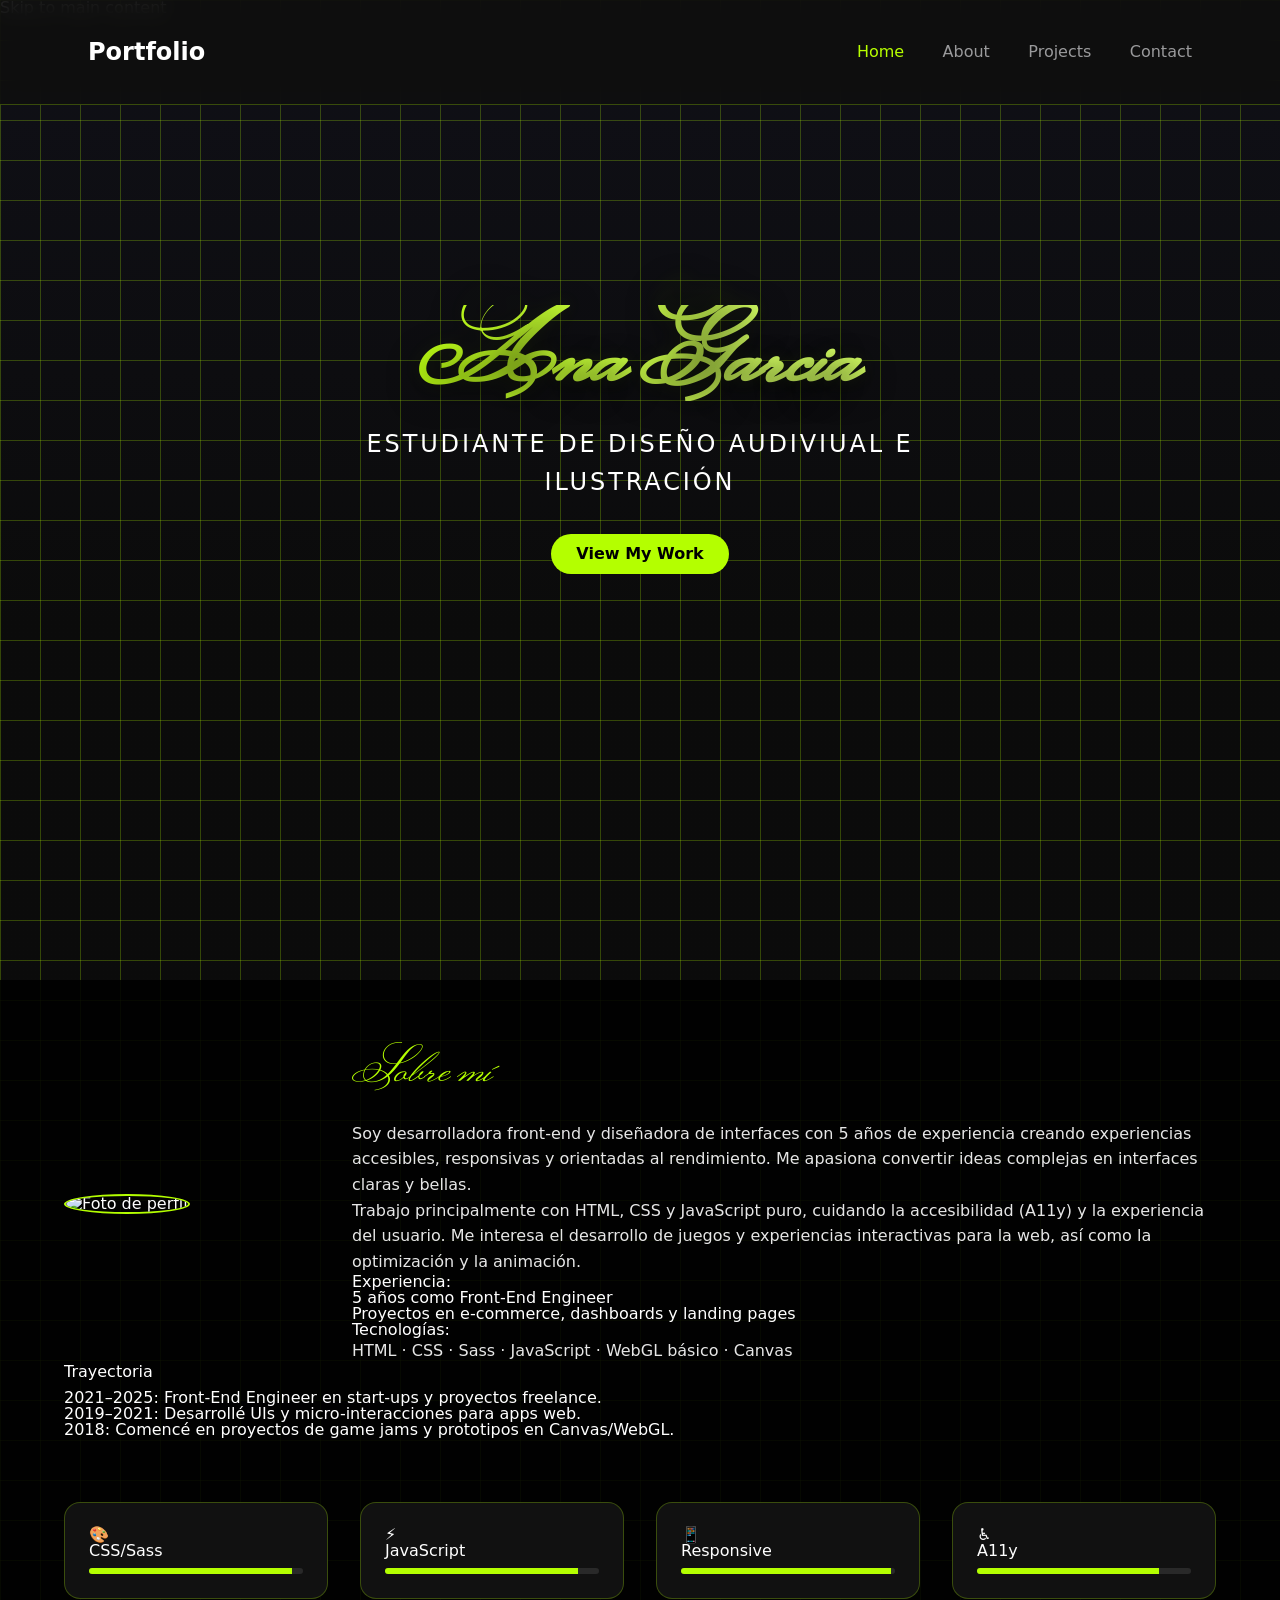
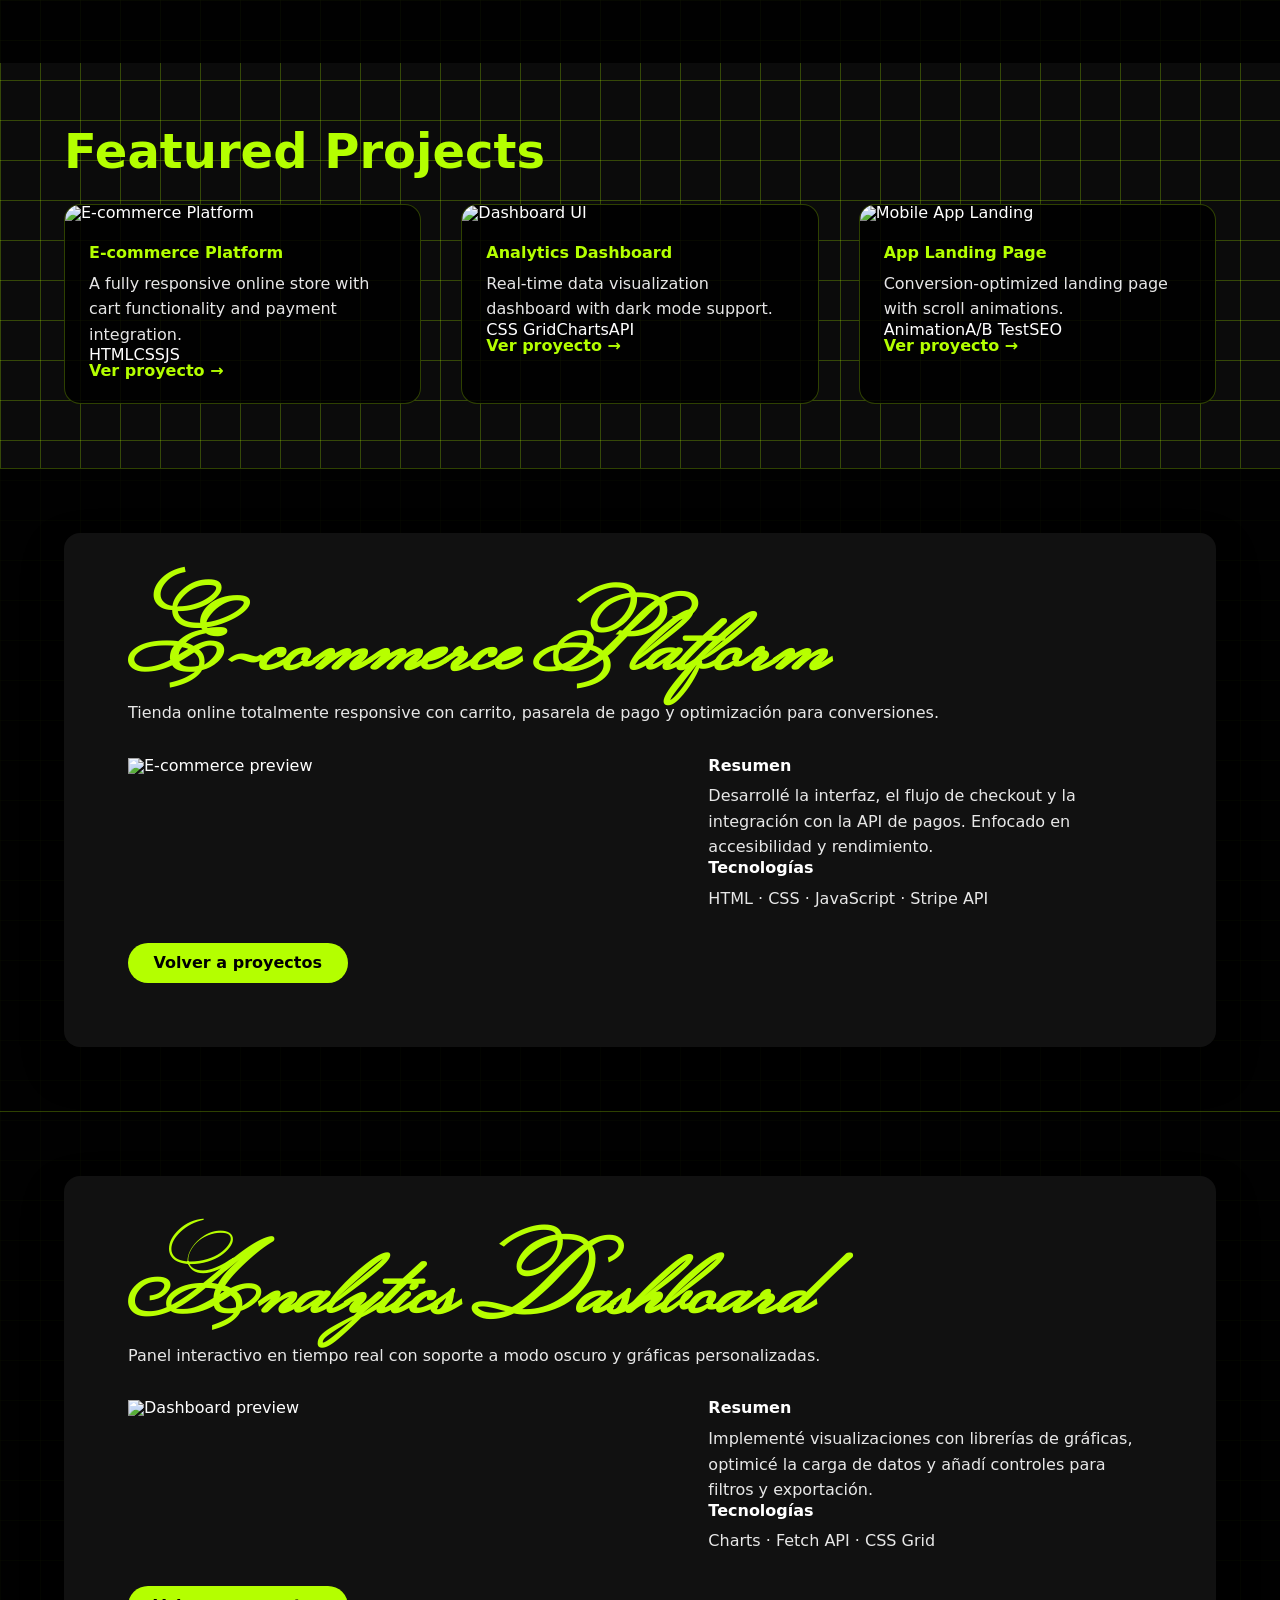
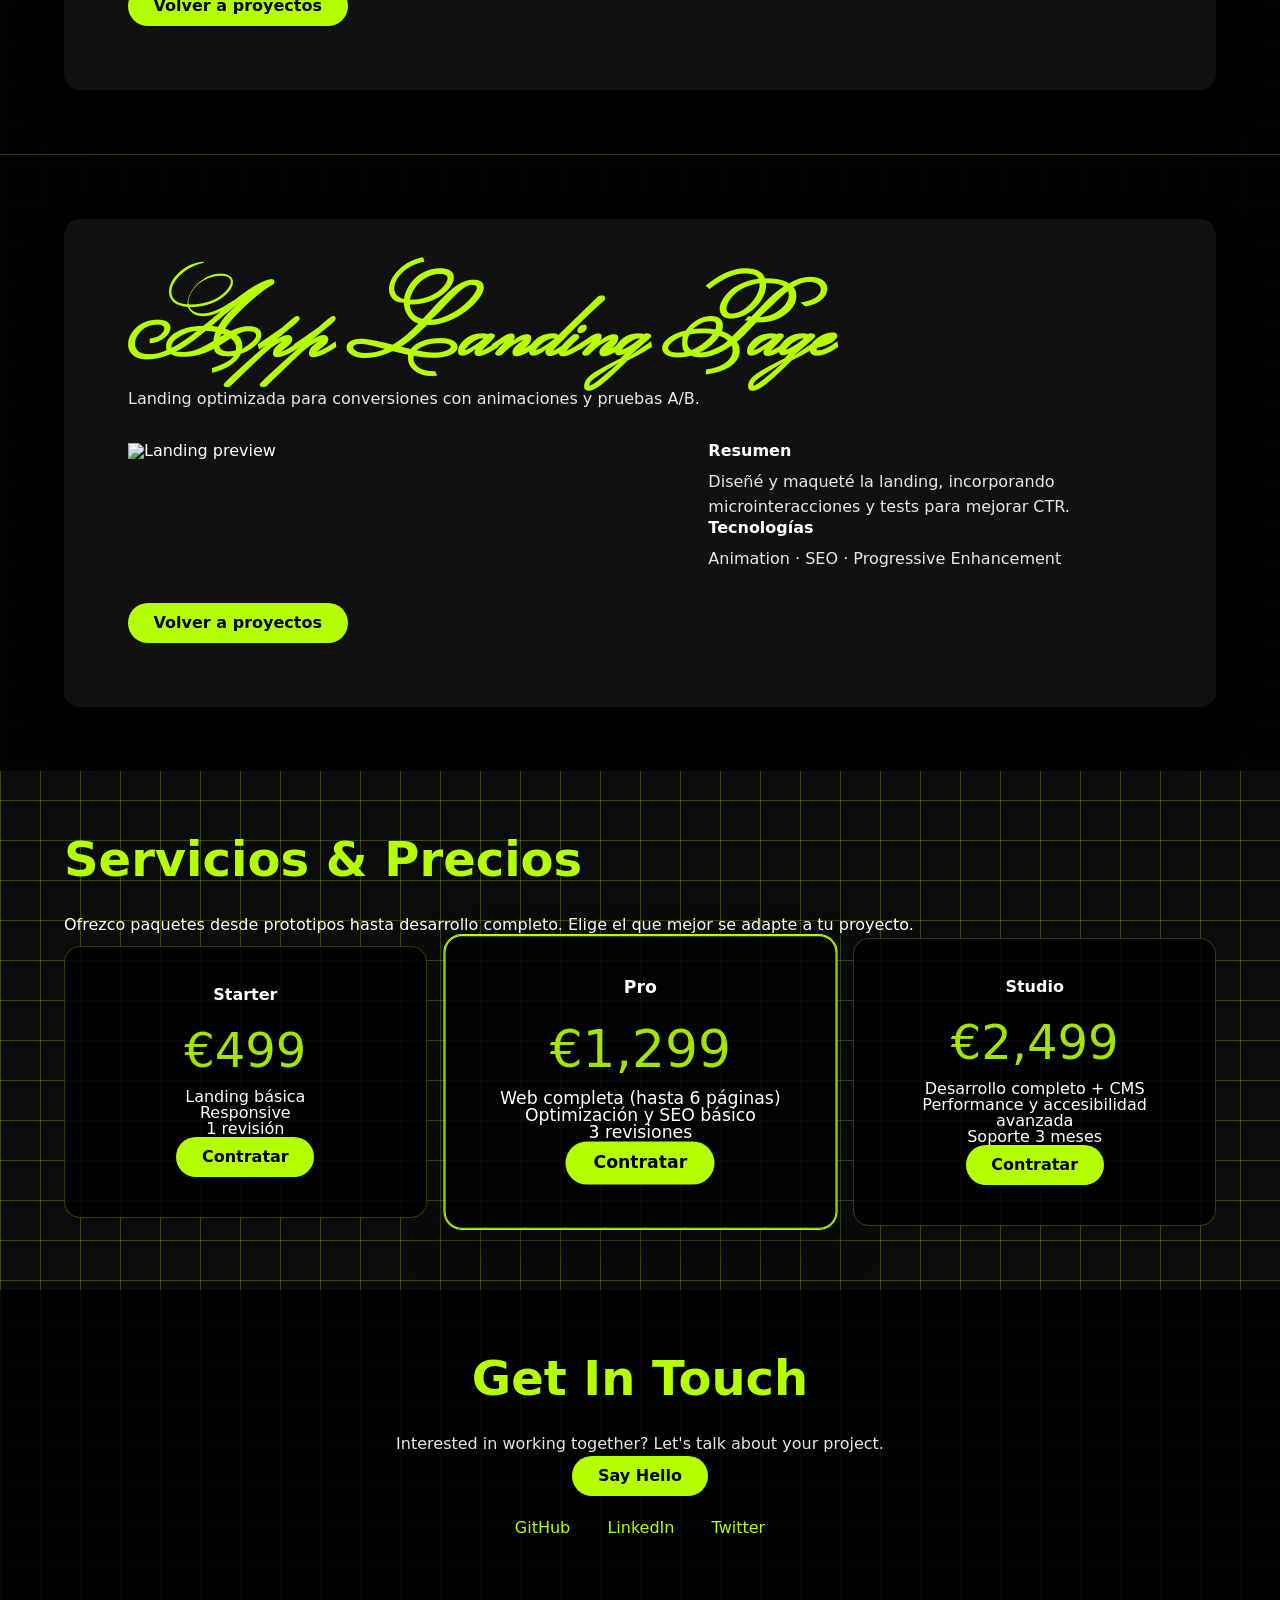
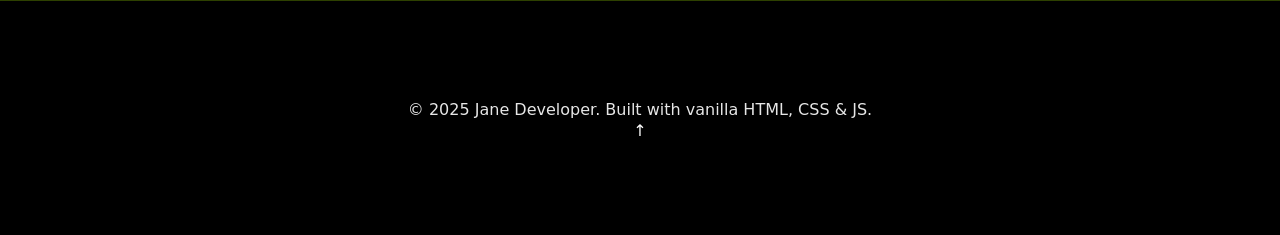
==== commit 970c08d6: "commit casa" ====
--- a/index.html
+++ b/index.html
@@ -1,332 +1,446 @@
 <!DOCTYPE html>
 <html lang="es">
-<head>
-    <meta charset="UTF-8">
-    <meta name="viewport" content="width=device-width, initial-scale=1.0">
+  <head>
+    <meta charset="UTF-8" />
+    <meta name="viewport" content="width=device-width, initial-scale=1.0" />
     <title>Portfolio — Jane Developer</title>
 
     <!-- Google Font: Monsieur La Doulaise (aplicada solo a títulos, no al subtítulo) -->
-    <link href="https://fonts.googleapis.com/css2?family=Monsieur+La+Doulaise&display=swap" rel="stylesheet">
-
-    <link rel="stylesheet" href="./assets/css/index.css">
+    <link
+      href="https://fonts.googleapis.com/css2?family=Monsieur+La+Doulaise&display=swap"
+      rel="stylesheet"
+    />
+
+    <link rel="stylesheet" href="./assets/css/index.css" />
     <style>
-        /* Aplicar la tipografía solo a los títulos principales (excluir .hero-subtitle para mejorar legibilidad) */
-        .hero-title,
-        h2.section-title,
-        h3,
-        h1,
-        h2 {
-            font-family: 'Monsieur La Doulaise', cursive;
-        }
-
-        /* Asegurar que el subtítulo use una tipografía legible */
-        .hero-subtitle {
-            font-family: system-ui, -apple-system, "Segoe UI", Roboto, "Helvetica Neue", Arial, sans-serif;
-            font-weight: 400;
-        }
-
-        /* Estilos específicos para las páginas de detalle de proyecto (no afectan #projects) */
-        /* Hacer los títulos de los detalles mucho más grandes y usar el verde lima del proyecto */
-        .project-detail h2 {
-            /* responsive, claramente sección principal */
-            font-size: clamp(2.8rem, 6vw + 1rem, 8.2rem);
-            color: var(--color-accent); /* usar color lime definido en CSS del proyecto */
-            font-family: 'Monsieur La Doulaise', cursive; /* mantener la fuente en el título del proyecto */
-            margin-bottom: 0.5rem;
-            line-height: 1.02;
-            letter-spacing: -0.5px;
-            text-shadow: 0 1px 0 rgba(0,0,0,0.12);
-        }
-
-        /* El encabezado 'Resumen' (h3) y otros h3 dentro de los detalles no deben usar Monsieur La Doulaise */
-        .project-detail h3,
-        .project-detail .detail-info h3 {
-            font-family: system-ui, -apple-system, "Segoe UI", Roboto, "Helvetica Neue", Arial, sans-serif;
-            font-weight: 600;
-            color: inherit;
-        }
+      /* Aplicar Monsieur La Doulaise únicamente al nombre y a títulos
+         principales de detalle de proyecto (evitar cursivas en todo) */
+      .hero-title,
+      .project-detail h2 {
+        font-family: "Monsieur La Doulaise", cursive;
+      }
+
+      /* Subtítulos y cuerpo deben usar la tipografía sistema / Roboto */
+      .hero-subtitle {
+        font-family: var(--font-sans);
+        font-weight: 400;
+      }
+
+      /* Estilos específicos para las páginas de detalle de proyecto (no afectan #projects) */
+      /* Hacer los títulos de los detalles mucho más grandes y usar el verde lima del proyecto */
+      .project-detail h2 {
+        /* responsive, claramente sección principal */
+        font-size: clamp(2.8rem, 6vw + 1rem, 8.2rem);
+        color: var(
+          --color-accent
+        ); /* usar color lime definido en CSS del proyecto */
+        font-family: "Monsieur La Doulaise", cursive; /* mantener la fuente en el título del proyecto */
+        margin-bottom: 0.5rem;
+        line-height: 1.02;
+        letter-spacing: -0.5px;
+        text-shadow: 0 1px 0 rgba(0, 0, 0, 0.12);
+      }
+
+      /* El encabezado 'Resumen' (h3) y otros h3 dentro de los detalles no deben usar Monsieur La Doulaise */
+      .project-detail h3,
+      .project-detail .detail-info h3 {
+        font-family: system-ui, -apple-system, "Segoe UI", Roboto,
+          "Helvetica Neue", Arial, sans-serif;
+        font-weight: 600;
+        color: inherit;
+      }
     </style>
 
     <script src="./assets/js/main.js" defer></script>
-</head>
-<body>
+  </head>
+  <body>
     <!-- Skip link for accessibility -->
     <a href="#main" class="skip-link">Skip to main content</a>
 
     <!-- Navigation -->
     <nav class="nav">
-        <div class="nav-container">
-            <a href="#hero" class="nav-logo">Portfolio</a>
-            <ul class="nav-links">
-                <li><a href="#hero">Home</a></li>
-                <li><a href="#about">About</a></li>
-                <li><a href="#projects">Projects</a></li>
-                <li><a href="#contact">Contact</a></li>
-            </ul>
-        </div>
+      <div class="nav-container">
+        <a href="#hero" class="nav-logo">Portfolio</a>
+        <ul class="nav-links">
+          <li><a href="#hero">Home</a></li>
+          <li><a href="#about">About</a></li>
+          <li><a href="#projects">Projects</a></li>
+          <li><a href="#contact">Contact</a></li>
+        </ul>
+      </div>
     </nav>
 
     <main id="main">
-        <!-- Hero Section -->
-        <section id="hero" class="hero">
-            <div class="hero-bg parallax-bg"></div>
-            <div class="hero-content">
-                <h1 class="hero-title animate-on-scroll">Ana Garcia</h1>
-                <p class="hero-subtitle animate-on-scroll">Estudiante de diseño audiviual e ilustración</p>
-                <a href="#projects" class="btn animate-on-scroll">View My Work</a>
-            </div>
-            <div class="scroll-indicator" aria-hidden="true">
-                <div class="scroll-arrow"></div>
-            </div>
-        </section>
-
-        <!-- About Section -->
-        <section id="about" class="section about">
-            <div class="container about-container">
-                <div class="about-main">
-                    <div class="about-profile animate-on-scroll">
-                        <img src="https://picsum.photos/240/240?grayscale" alt="Foto de perfil" class="profile-photo" loading="lazy" />
-                    </div>
-                    <div class="about-text-col animate-on-scroll">
-                        <h2 class="section-title">Sobre mí</h2>
-                        <p>
-                            Soy desarrolladora front-end y diseñadora de interfaces con 5 años de experiencia creando experiencias accesibles,
-                            responsivas y orientadas al rendimiento. Me apasiona convertir ideas complejas en interfaces claras y bellas.
-                        </p>
-                        <p>
-                            Trabajo principalmente con HTML, CSS y JavaScript puro, cuidando la accesibilidad (A11y) y la experiencia del usuario.
-                            Me interesa el desarrollo de juegos y experiencias interactivas para la web, así como la optimización y la animación.
-                        </p>
-                        <div class="about-highlights">
-                            <div class="highlight">
-                                <strong>Experiencia:</strong>
-                                <ul>
-                                    <li>5 años como Front-End Engineer</li>
-                                    <li>Proyectos en e-commerce, dashboards y landing pages</li>
-                                </ul>
-                            </div>
-                            <div class="highlight">
-                                <strong>Tecnologías:</strong>
-                                <p>HTML · CSS · Sass · JavaScript · WebGL básico · Canvas</p>
-                            </div>
-                        </div>
-                    </div>
-                </div>
-
-                <div class="about-expanded animate-on-scroll">
-                    <h3>Trayectoria</h3>
-                    <ol class="timeline">
-                        <li><strong>2021–2025:</strong> Front-End Engineer en start-ups y proyectos freelance.</li>
-                        <li><strong>2019–2021:</strong> Desarrollé UIs y micro-interacciones para apps web.</li>
-                        <li><strong>2018:</strong> Comencé en proyectos de game jams y prototipos en Canvas/WebGL.</li>
-                    </ol>
-                </div>
-
-                <div class="skills-grid" data-reveal-stagger>
-                    <div class="skill-card">
-                        <span class="skill-icon">🎨</span>
-                        <h3>CSS/Sass</h3>
-                        <div class="skill-bar"><div class="skill-fill" style="--fill: 95%"></div></div>
-                    </div>
-                    <div class="skill-card">
-                        <span class="skill-icon">⚡</span>
-                        <h3>JavaScript</h3>
-                        <div class="skill-bar"><div class="skill-fill" style="--fill: 90%"></div></div>
-                    </div>
-                    <div class="skill-card">
-                        <span class="skill-icon">📱</span>
-                        <h3>Responsive</h3>
-                        <div class="skill-bar"><div class="skill-fill" style="--fill: 98%"></div></div>
-                    </div>
-                    <div class="skill-card">
-                        <span class="skill-icon">♿</span>
-                        <h3>A11y</h3>
-                        <div class="skill-bar"><div class="skill-fill" style="--fill: 85%"></div></div>
-                    </div>
-                </div>
-            </div>
-        </section>
-
-        <!-- Projects Section -->
-        <section id="projects" class="section projects">
-            <div class="container">
-                <h2 class="section-title animate-on-scroll">Featured Projects</h2>
-                <div class="projects-grid" data-reveal-stagger>
-                    <article class="project-card animate-on-scroll">
-                        <a href="#project-ecommerce" class="project-link" aria-label="Ver detalles E-commerce">
-                            <div class="project-image">
-                                <img src="https://picsum.photos/400/300?random=1" alt="E-commerce Platform" loading="lazy" />
-                            </div>
-                            <div class="project-content">
-                                <h3>E-commerce Platform</h3>
-                                <p>A fully responsive online store with cart functionality and payment integration.</p>
-                                <div class="project-tags">
-                                    <span>HTML</span><span>CSS</span><span>JS</span>
-                                </div>
-                                <button class="btn btn-link">Ver proyecto →</button>
-                            </div>
-                        </a>
-                    </article>
-
-                    <article class="project-card animate-on-scroll">
-                        <a href="#project-dashboard" class="project-link" aria-label="Ver detalles Dashboard">
-                            <div class="project-image">
-                                <img src="https://picsum.photos/400/300?random=2" alt="Dashboard UI" loading="lazy" />
-                            </div>
-                            <div class="project-content">
-                                <h3>Analytics Dashboard</h3>
-                                <p>Real-time data visualization dashboard with dark mode support.</p>
-                                <div class="project-tags">
-                                    <span>CSS Grid</span><span>Charts</span><span>API</span>
-                                </div>
-                                <button class="btn btn-link">Ver proyecto →</button>
-                            </div>
-                        </a>
-                    </article>
-
-                    <article class="project-card animate-on-scroll">
-                        <a href="#project-landing" class="project-link" aria-label="Ver detalles Landing">
-                            <div class="project-image">
-                                <img src="https://picsum.photos/400/300?random=3" alt="Mobile App Landing" loading="lazy" />
-                            </div>
-                            <div class="project-content">
-                                <h3>App Landing Page</h3>
-                                <p>Conversion-optimized landing page with scroll animations.</p>
-                                <div class="project-tags">
-                                    <span>Animation</span><span>A/B Test</span><span>SEO</span>
-                                </div>
-                                <button class="btn btn-link">Ver proyecto →</button>
-                            </div>
-                        </a>
-                    </article>
-                </div>
-            </div>
-        </section>
-
-        <!-- Project detail sections -->
-        <section id="project-ecommerce" class="project-detail section">
-            <div class="container">
-                <article class="detail-card">
-                    <h2>E-commerce Platform</h2>
-                    <p class="lead">Tienda online totalmente responsive con carrito, pasarela de pago y optimización para conversiones.</p>
-                    <div class="detail-grid">
-                        <div class="detail-media"><img src="https://picsum.photos/800/400?random=11" alt="E-commerce preview" loading="lazy" /></div>
-                        <div class="detail-info">
-                            <h3>Resumen</h3>
-                            <p>Desarrollé la interfaz, el flujo de checkout y la integración con la API de pagos. Enfocado en accesibilidad y rendimiento.</p>
-                            <h4>Tecnologías</h4>
-                            <p>HTML · CSS · JavaScript · Stripe API</p>
-                        </div>
-                    </div>
-                    <a href="#projects" class="btn">Volver a proyectos</a>
-                </article>
-            </div>
-        </section>
-
-        <section id="project-dashboard" class="project-detail section">
-            <div class="container">
-                <article class="detail-card">
-                    <h2>Analytics Dashboard</h2>
-                    <p class="lead">Panel interactivo en tiempo real con soporte a modo oscuro y gráficas personalizadas.</p>
-                    <div class="detail-grid">
-                        <div class="detail-media"><img src="https://picsum.photos/800/400?random=12" alt="Dashboard preview" loading="lazy" /></div>
-                        <div class="detail-info">
-                            <h3>Resumen</h3>
-                            <p>Implementé visualizaciones con librerías de gráficas, optimicé la carga de datos y añadí controles para filtros y exportación.</p>
-                            <h4>Tecnologías</h4>
-                            <p>Charts · Fetch API · CSS Grid</p>
-                        </div>
-                    </div>
-                    <a href="#projects" class="btn">Volver a proyectos</a>
-                </article>
-            </div>
-        </section>
-
-        <section id="project-landing" class="project-detail section">
-            <div class="container">
-                <article class="detail-card">
-                    <h2>App Landing Page</h2>
-                    <p class="lead">Landing optimizada para conversiones con animaciones y pruebas A/B.</p>
-                    <div class="detail-grid">
-                        <div class="detail-media"><img src="https://picsum.photos/800/400?random=13" alt="Landing preview" loading="lazy" /></div>
-                        <div class="detail-info">
-                            <h3>Resumen</h3>
-                            <p>Diseñé y maqueté la landing, incorporando microinteracciones y tests para mejorar CTR.</p>
-                            <h4>Tecnologías</h4>
-                            <p>Animation · SEO · Progressive Enhancement</p>
-                        </div>
-                    </div>
-                    <a href="#projects" class="btn">Volver a proyectos</a>
-                </article>
-            </div>
-        </section>
-
-        <!-- Pricing / Services Section -->
-        <section id="services" class="section services">
-            <div class="container">
-                <h2 class="section-title animate-on-scroll">Servicios & Precios</h2>
-                <p class="section-intro animate-on-scroll">Ofrezco paquetes desde prototipos hasta desarrollo completo. Elige el que mejor se adapte a tu proyecto.</p>
-                <div class="pricing-grid" data-reveal-stagger>
-                    <div class="pricing-card">
-                        <h3>Starter</h3>
-                        <p class="price">€499</p>
-                        <ul>
-                            <li>Landing básica</li>
-                            <li>Responsive</li>
-                            <li>1 revisión</li>
-                        </ul>
-                        <a href="#contact" class="btn">Contratar</a>
-                    </div>
-                    <div class="pricing-card popular">
-                        <h3>Pro</h3>
-                        <p class="price">€1,299</p>
-                        <ul>
-                            <li>Web completa (hasta 6 páginas)</li>
-                            <li>Optimización y SEO básico</li>
-                            <li>3 revisiones</li>
-                        </ul>
-                        <a href="#contact" class="btn btn-primary">Contratar</a>
-                    </div>
-                    <div class="pricing-card">
-                        <h3>Studio</h3>
-                        <p class="price">€2,499</p>
-                        <ul>
-                            <li>Desarrollo completo + CMS</li>
-                            <li>Performance y accesibilidad avanzada</li>
-                            <li>Soporte 3 meses</li>
-                        </ul>
-                        <a href="#contact" class="btn">Contratar</a>
-                    </div>
-                </div>
-            </div>
-        </section>
-
-        <!-- Contact Section -->
-        <section id="contact" class="section contact">
-            <div class="container">
-                <h2 class="section-title animate-on-scroll">Get In Touch</h2>
-                <div class="contact-content animate-on-scroll">
-                    <p>Interested in working together? Let's talk about your project.</p>
-                    <a href="mailto:hello@example.com" class="btn btn-primary">Say Hello</a>
-                    <div class="social-links">
-                        <a href="#" aria-label="GitHub">GitHub</a>
-                        <a href="#" aria-label="LinkedIn">LinkedIn</a>
-                        <a href="#" aria-label="Twitter">Twitter</a>
-                    </div>
-                </div>
-            </div>
-        </section>
+      <!-- Hero Section -->
+      <section id="hero" class="hero">
+        <div class="hero-bg parallax-bg"></div>
+        <div class="hero-content">
+          <h1 class="hero-title animate-on-scroll">Ana Garcia</h1>
+          <p class="hero-subtitle animate-on-scroll">
+            Estudiante de diseño audiviual e ilustración
+          </p>
+          <a href="#projects" class="btn animate-on-scroll">View My Work</a>
+        </div>
+        <div class="scroll-indicator" aria-hidden="true">
+          <div class="scroll-arrow"></div>
+        </div>
+      </section>
+
+      <!-- About Section -->
+      <section id="about" class="section about">
+        <div class="about-overlay parallax-overlay" aria-hidden="true"></div>
+        <div class="container about-container">
+          <div class="about-main">
+            <div class="about-profile animate-on-scroll">
+              <img
+                src="https://picsum.photos/240/240?grayscale"
+                alt="Foto de perfil"
+                class="profile-photo"
+                loading="lazy"
+              />
+            </div>
+            <div class="about-text-col animate-on-scroll">
+              <h2 class="section-title">Sobre mí</h2>
+              <p>
+                Soy desarrolladora front-end y diseñadora de interfaces con 5
+                años de experiencia creando experiencias accesibles, responsivas
+                y orientadas al rendimiento. Me apasiona convertir ideas
+                complejas en interfaces claras y bellas.
+              </p>
+              <p>
+                Trabajo principalmente con HTML, CSS y JavaScript puro, cuidando
+                la accesibilidad (A11y) y la experiencia del usuario. Me
+                interesa el desarrollo de juegos y experiencias interactivas
+                para la web, así como la optimización y la animación.
+              </p>
+              <div class="about-highlights">
+                <div class="highlight">
+                  <strong>Experiencia:</strong>
+                  <ul>
+                    <li>5 años como Front-End Engineer</li>
+                    <li>Proyectos en e-commerce, dashboards y landing pages</li>
+                  </ul>
+                </div>
+                <div class="highlight">
+                  <strong>Tecnologías:</strong>
+                  <p>HTML · CSS · Sass · JavaScript · WebGL básico · Canvas</p>
+                </div>
+              </div>
+            </div>
+          </div>
+
+          <div class="about-expanded animate-on-scroll">
+            <h3>Trayectoria</h3>
+            <ol class="timeline">
+              <li>
+                <strong>2021–2025:</strong> Front-End Engineer en start-ups y
+                proyectos freelance.
+              </li>
+              <li>
+                <strong>2019–2021:</strong> Desarrollé UIs y micro-interacciones
+                para apps web.
+              </li>
+              <li>
+                <strong>2018:</strong> Comencé en proyectos de game jams y
+                prototipos en Canvas/WebGL.
+              </li>
+            </ol>
+          </div>
+
+          <div class="skills-grid" data-reveal-stagger>
+            <div class="skill-card">
+              <span class="skill-icon">🎨</span>
+              <h3>CSS/Sass</h3>
+              <div class="skill-bar">
+                <div class="skill-fill" style="--fill: 95%"></div>
+              </div>
+            </div>
+            <div class="skill-card">
+              <span class="skill-icon">⚡</span>
+              <h3>JavaScript</h3>
+              <div class="skill-bar">
+                <div class="skill-fill" style="--fill: 90%"></div>
+              </div>
+            </div>
+            <div class="skill-card">
+              <span class="skill-icon">📱</span>
+              <h3>Responsive</h3>
+              <div class="skill-bar">
+                <div class="skill-fill" style="--fill: 98%"></div>
+              </div>
+            </div>
+            <div class="skill-card">
+              <span class="skill-icon">♿</span>
+              <h3>A11y</h3>
+              <div class="skill-bar">
+                <div class="skill-fill" style="--fill: 85%"></div>
+              </div>
+            </div>
+          </div>
+        </div>
+      </section>
+
+      <!-- Projects Section -->
+      <section id="projects" class="section projects">
+        <div class="container">
+          <h2 class="section-title animate-on-scroll">Featured Projects</h2>
+          <div class="projects-grid" data-reveal-stagger>
+            <article class="project-card animate-on-scroll">
+              <a
+                href="#project-ecommerce"
+                class="project-link"
+                aria-label="Ver detalles E-commerce"
+              >
+                <div class="project-image">
+                  <img
+                    src="https://picsum.photos/400/300?random=1"
+                    alt="E-commerce Platform"
+                    loading="lazy"
+                  />
+                </div>
+                <div class="project-content">
+                  <h3>E-commerce Platform</h3>
+                  <p>
+                    A fully responsive online store with cart functionality and
+                    payment integration.
+                  </p>
+                  <div class="project-tags">
+                    <span>HTML</span><span>CSS</span><span>JS</span>
+                  </div>
+                  <span class="btn btn-link" aria-hidden="true"
+                    >Ver proyecto →</span
+                  >
+                </div>
+              </a>
+            </article>
+
+            <article class="project-card animate-on-scroll">
+              <a
+                href="#project-dashboard"
+                class="project-link"
+                aria-label="Ver detalles Dashboard"
+              >
+                <div class="project-image">
+                  <img
+                    src="https://picsum.photos/400/300?random=2"
+                    alt="Dashboard UI"
+                    loading="lazy"
+                  />
+                </div>
+                <div class="project-content">
+                  <h3>Analytics Dashboard</h3>
+                  <p>
+                    Real-time data visualization dashboard with dark mode
+                    support.
+                  </p>
+                  <div class="project-tags">
+                    <span>CSS Grid</span><span>Charts</span><span>API</span>
+                  </div>
+                  <span class="btn btn-link" aria-hidden="true"
+                    >Ver proyecto →</span
+                  >
+                </div>
+              </a>
+            </article>
+
+            <article class="project-card animate-on-scroll">
+              <a
+                href="#project-landing"
+                class="project-link"
+                aria-label="Ver detalles Landing"
+              >
+                <div class="project-image">
+                  <img
+                    src="https://picsum.photos/400/300?random=3"
+                    alt="Mobile App Landing"
+                    loading="lazy"
+                  />
+                </div>
+                <div class="project-content">
+                  <h3>App Landing Page</h3>
+                  <p>
+                    Conversion-optimized landing page with scroll animations.
+                  </p>
+                  <div class="project-tags">
+                    <span>Animation</span><span>A/B Test</span><span>SEO</span>
+                  </div>
+                  <span class="btn btn-link" aria-hidden="true"
+                    >Ver proyecto →</span
+                  >
+                </div>
+              </a>
+            </article>
+          </div>
+        </div>
+      </section>
+
+      <!-- Project detail sections -->
+      <section id="project-ecommerce" class="project-detail section">
+        <div class="container">
+          <article class="detail-card">
+            <h2>E-commerce Platform</h2>
+            <p class="lead">
+              Tienda online totalmente responsive con carrito, pasarela de pago
+              y optimización para conversiones.
+            </p>
+            <div class="detail-grid">
+              <div class="detail-media">
+                <img
+                  src="https://picsum.photos/800/400?random=11"
+                  alt="E-commerce preview"
+                  loading="lazy"
+                />
+              </div>
+              <div class="detail-info">
+                <h3>Resumen</h3>
+                <p>
+                  Desarrollé la interfaz, el flujo de checkout y la integración
+                  con la API de pagos. Enfocado en accesibilidad y rendimiento.
+                </p>
+                <h4>Tecnologías</h4>
+                <p>HTML · CSS · JavaScript · Stripe API</p>
+              </div>
+            </div>
+            <a href="#projects" class="btn">Volver a proyectos</a>
+          </article>
+        </div>
+      </section>
+
+      <section id="project-dashboard" class="project-detail section">
+        <div class="container">
+          <article class="detail-card">
+            <h2>Analytics Dashboard</h2>
+            <p class="lead">
+              Panel interactivo en tiempo real con soporte a modo oscuro y
+              gráficas personalizadas.
+            </p>
+            <div class="detail-grid">
+              <div class="detail-media">
+                <img
+                  src="https://picsum.photos/800/400?random=12"
+                  alt="Dashboard preview"
+                  loading="lazy"
+                />
+              </div>
+              <div class="detail-info">
+                <h3>Resumen</h3>
+                <p>
+                  Implementé visualizaciones con librerías de gráficas, optimicé
+                  la carga de datos y añadí controles para filtros y
+                  exportación.
+                </p>
+                <h4>Tecnologías</h4>
+                <p>Charts · Fetch API · CSS Grid</p>
+              </div>
+            </div>
+            <a href="#projects" class="btn">Volver a proyectos</a>
+          </article>
+        </div>
+      </section>
+
+      <section id="project-landing" class="project-detail section">
+        <div class="container">
+          <article class="detail-card">
+            <h2>App Landing Page</h2>
+            <p class="lead">
+              Landing optimizada para conversiones con animaciones y pruebas
+              A/B.
+            </p>
+            <div class="detail-grid">
+              <div class="detail-media">
+                <img
+                  src="https://picsum.photos/800/400?random=13"
+                  alt="Landing preview"
+                  loading="lazy"
+                />
+              </div>
+              <div class="detail-info">
+                <h3>Resumen</h3>
+                <p>
+                  Diseñé y maqueté la landing, incorporando microinteracciones y
+                  tests para mejorar CTR.
+                </p>
+                <h4>Tecnologías</h4>
+                <p>Animation · SEO · Progressive Enhancement</p>
+              </div>
+            </div>
+            <a href="#projects" class="btn">Volver a proyectos</a>
+          </article>
+        </div>
+      </section>
+
+      <!-- Pricing / Services Section -->
+      <section id="services" class="section services">
+        <div class="container">
+          <h2 class="section-title animate-on-scroll">Servicios & Precios</h2>
+          <p class="section-intro animate-on-scroll">
+            Ofrezco paquetes desde prototipos hasta desarrollo completo. Elige
+            el que mejor se adapte a tu proyecto.
+          </p>
+          <div class="pricing-grid" data-reveal-stagger>
+            <div class="pricing-card">
+              <h3>Starter</h3>
+              <p class="price">€499</p>
+              <ul>
+                <li>Landing básica</li>
+                <li>Responsive</li>
+                <li>1 revisión</li>
+              </ul>
+              <a href="#contact" class="btn">Contratar</a>
+            </div>
+            <div class="pricing-card popular">
+              <h3>Pro</h3>
+              <p class="price">€1,299</p>
+              <ul>
+                <li>Web completa (hasta 6 páginas)</li>
+                <li>Optimización y SEO básico</li>
+                <li>3 revisiones</li>
+              </ul>
+              <a href="#contact" class="btn btn-primary">Contratar</a>
+            </div>
+            <div class="pricing-card">
+              <h3>Studio</h3>
+              <p class="price">€2,499</p>
+              <ul>
+                <li>Desarrollo completo + CMS</li>
+                <li>Performance y accesibilidad avanzada</li>
+                <li>Soporte 3 meses</li>
+              </ul>
+              <a href="#contact" class="btn">Contratar</a>
+            </div>
+          </div>
+        </div>
+      </section>
+
+      <!-- Contact Section -->
+      <section id="contact" class="section contact">
+        <div class="container">
+          <h2 class="section-title animate-on-scroll">Get In Touch</h2>
+          <div class="contact-content animate-on-scroll">
+            <p>
+              Interested in working together? Let's talk about your project.
+            </p>
+            <a href="mailto:hello@example.com" class="btn btn-primary"
+              >Say Hello</a
+            >
+            <div class="social-links">
+              <a href="#" aria-label="GitHub">GitHub</a>
+              <a href="#" aria-label="LinkedIn">LinkedIn</a>
+              <a href="#" aria-label="Twitter">Twitter</a>
+            </div>
+          </div>
+        </div>
+      </section>
     </main>
 
     <!-- Footer -->
     <footer class="footer">
-        <div class="container">
-            <p>&copy; 2025 Jane Developer. Built with vanilla HTML, CSS & JS.</p>
-            <a href="#hero" class="back-to-top" aria-label="Back to top">↑</a>
-        </div>
+      <div class="container">
+        <p>&copy; 2025 Jane Developer. Built with vanilla HTML, CSS & JS.</p>
+        <a href="#hero" class="back-to-top" aria-label="Back to top">↑</a>
+      </div>
     </footer>
 
     <div id="scroll-progress"></div>
-
-</body>
-</html>+  </body>
+</html>
--- a/assets/css/index.css
+++ b/assets/css/index.css
@@ -1,13 +1,26 @@
-/*
- * ─────────────────────────────────────────────
- *  CSS Barrel Index
- * ─────────────────────────────────────────────
+/* --------------------------------------------------------------------------
+   index.css
 
- */
+   Purpose: Single import point for the site. This project uses a
+   consolidated `base.css` (contains reset, tokens, layout and components).
+
+   Notes:
+   - Keep this file minimal. Importing `base.css` only avoids accidental
+     duplicate cascade from multiple files.
+------------------------------------------------------------------------- */
+
+/* Barrel file: import core order to preserve cascade and overrides
+  1) reset: normalize browser styles
+  2) theme: design tokens and color variables
+  3) base: consolidated base rules (typography, utilities)
+  4) layout: hero, spacing, layout helpers
+  5) components: buttons, cards, sections
+  6) navigation: nav-specific rules (fixed nav)
+*/
 
 @import url("reset.css");
 @import url("theme.css");
 @import url("base.css");
 @import url("layout.css");
 @import url("components.css");
-@import url("navigation.css");+@import url("navigation.css");
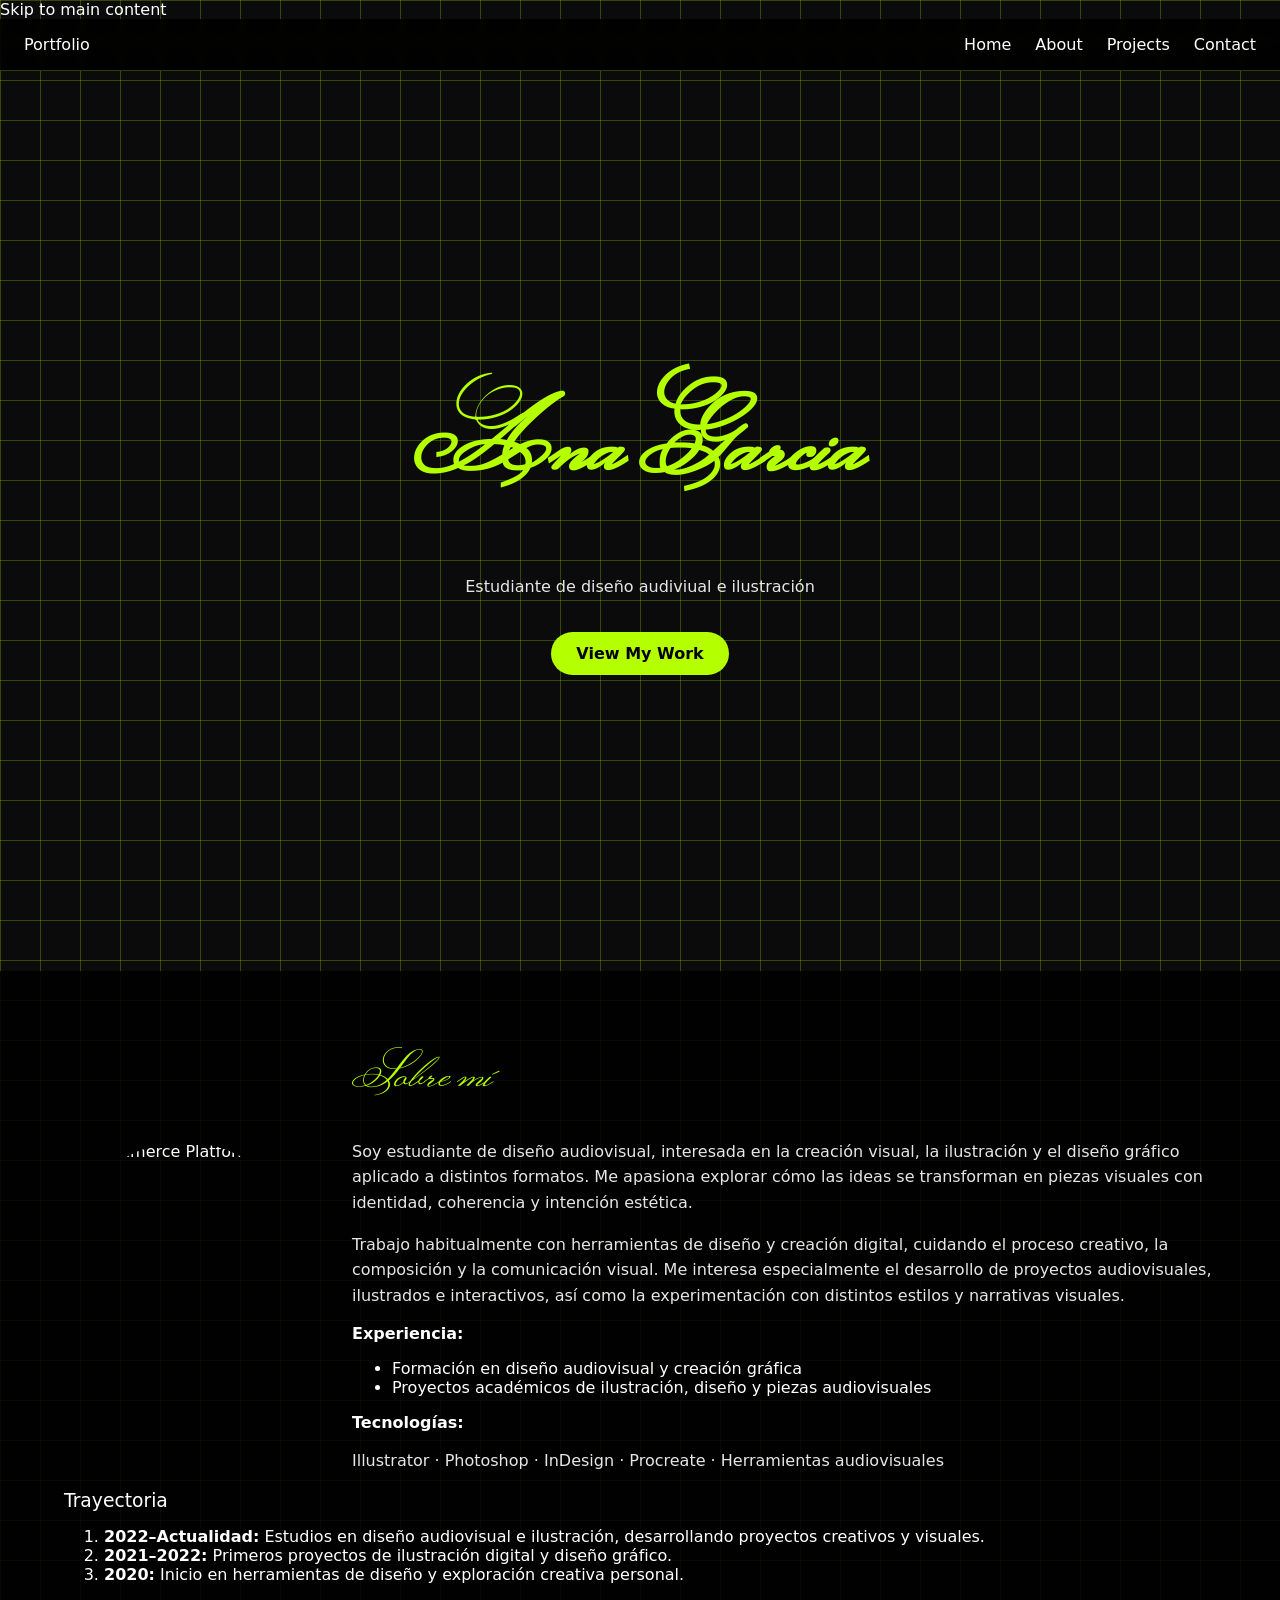
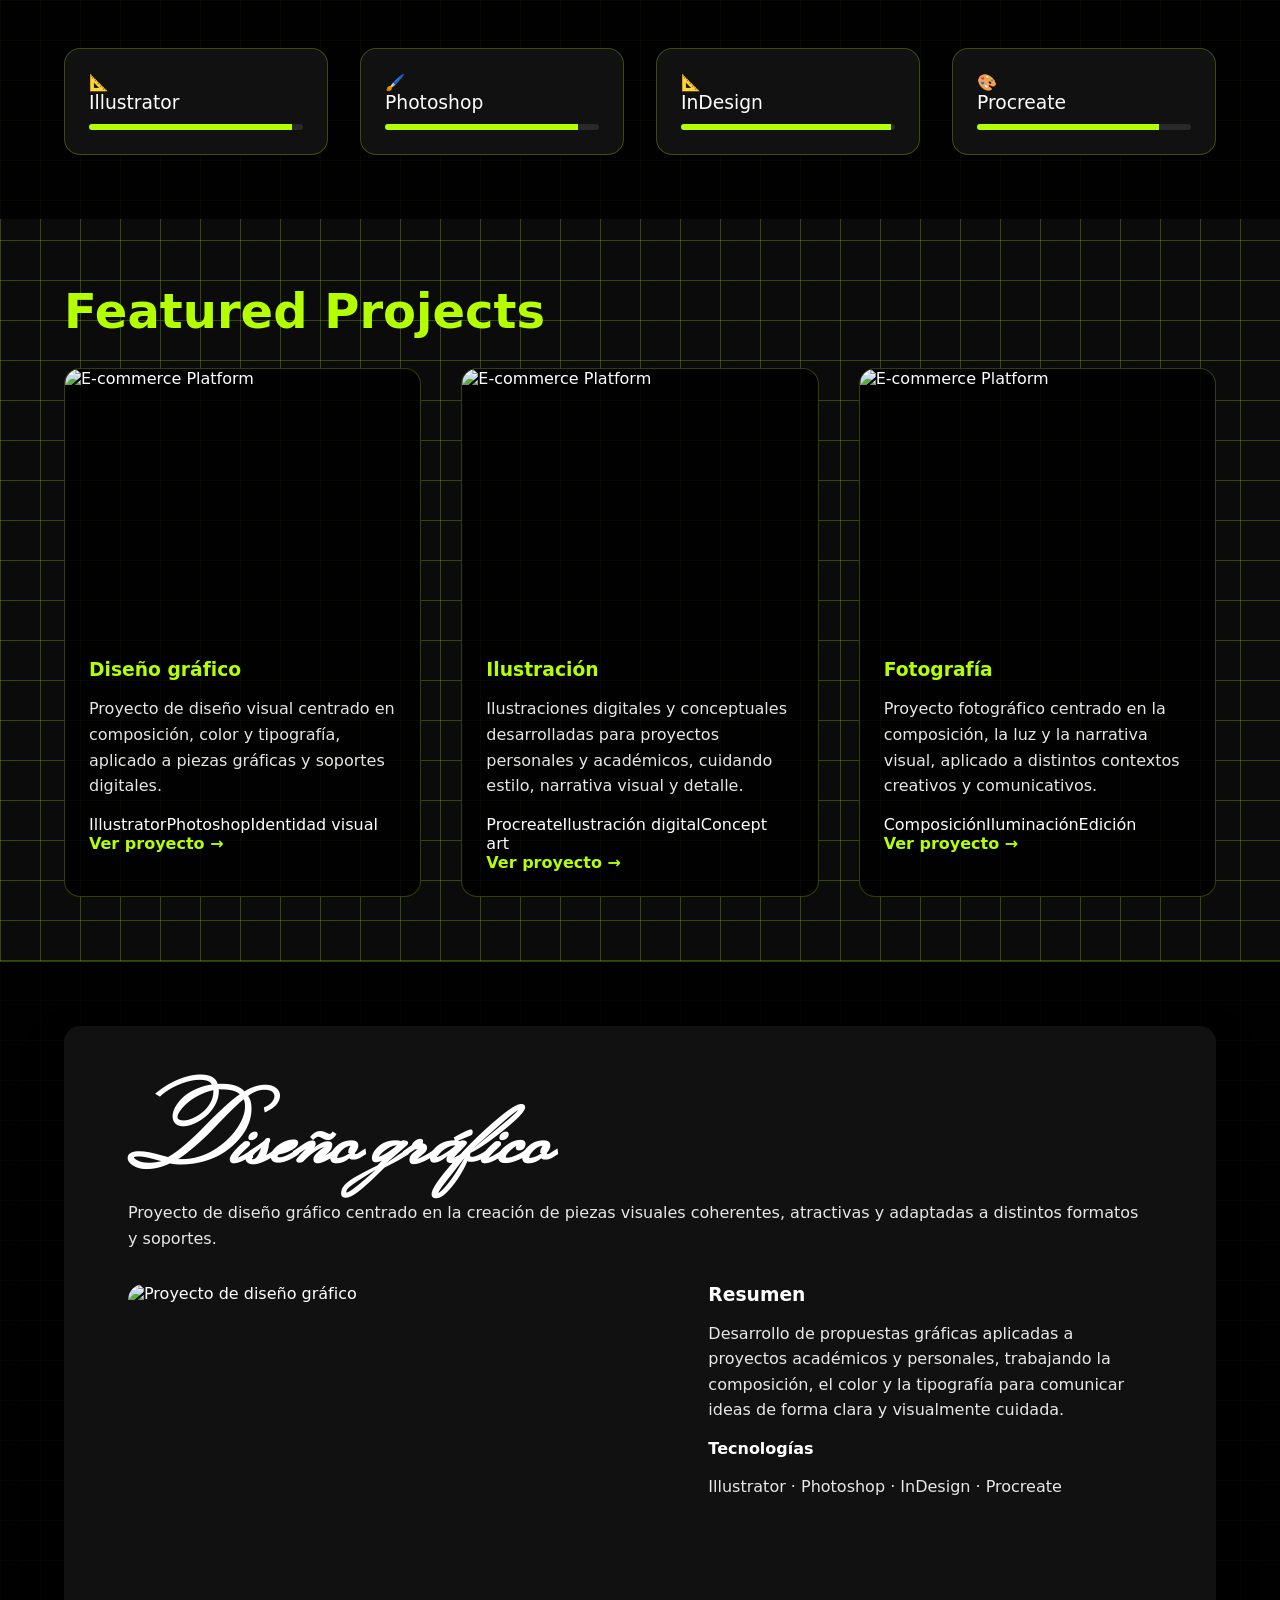
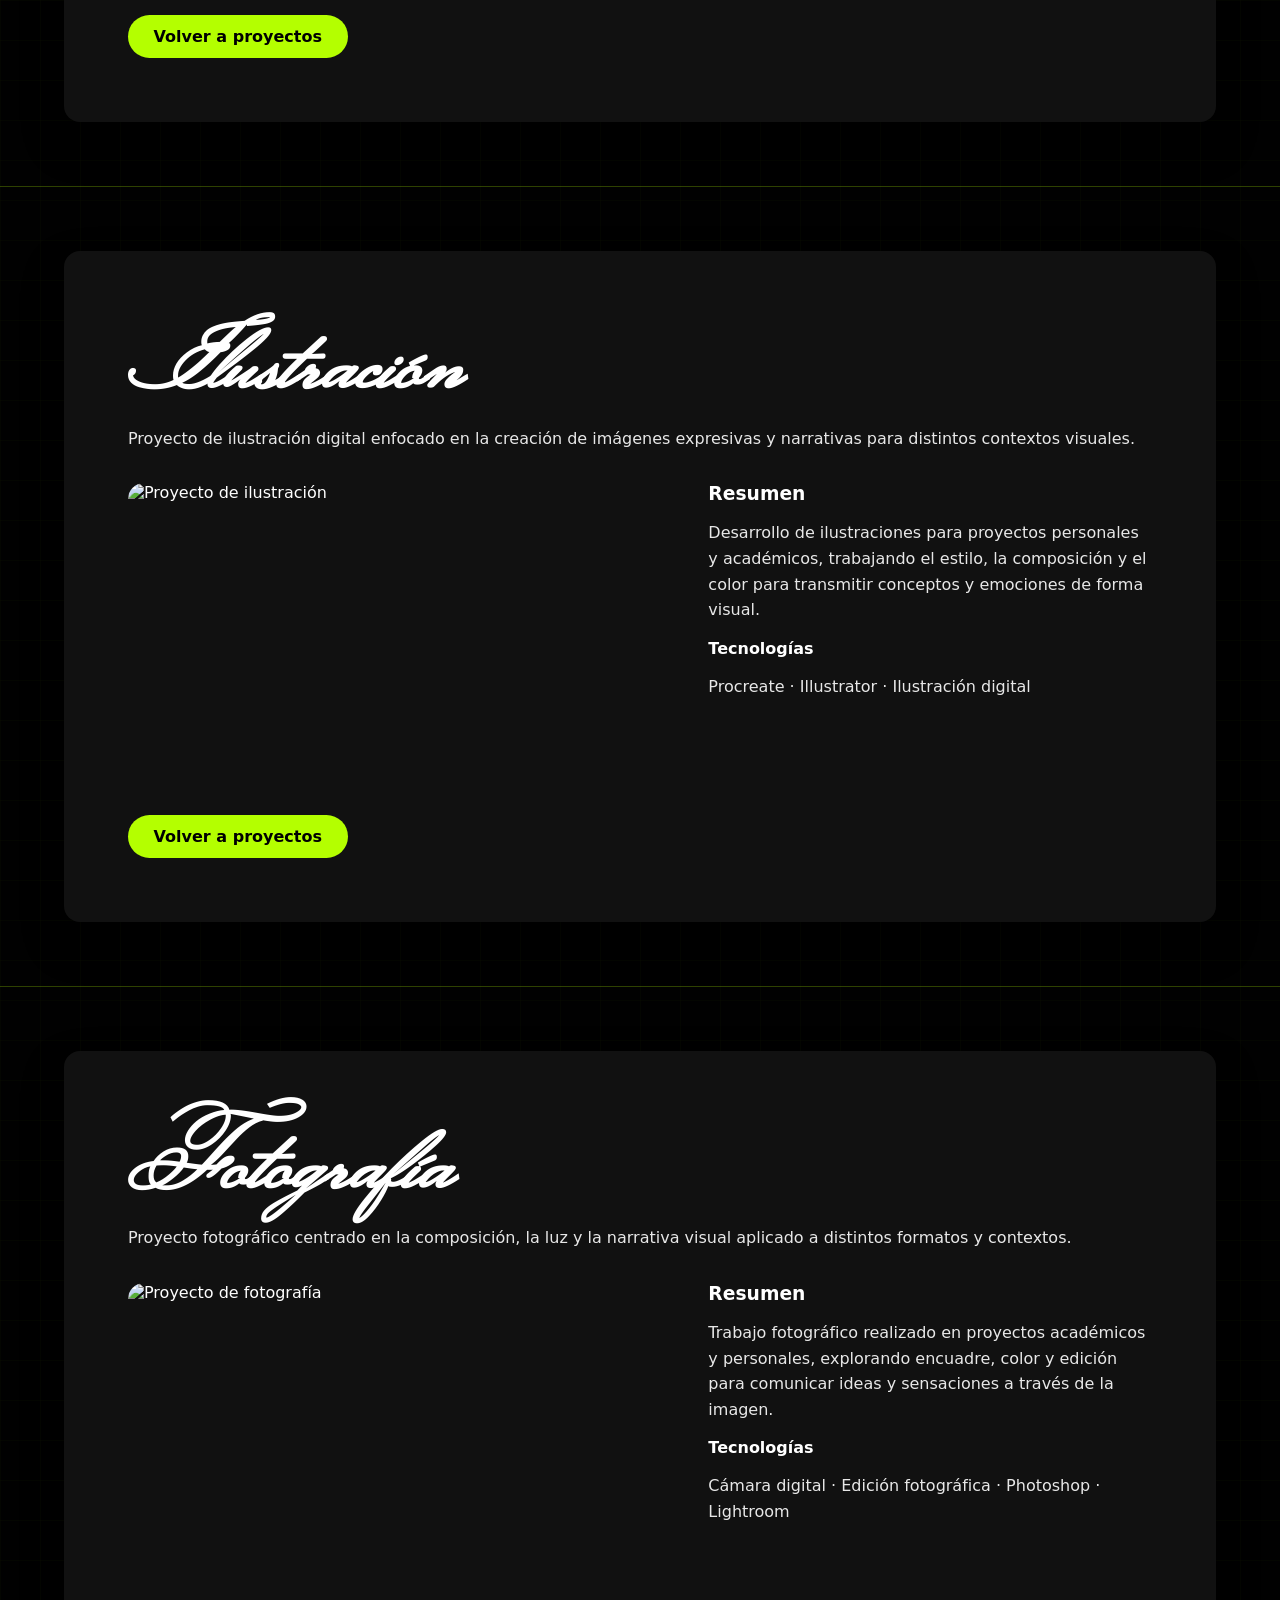
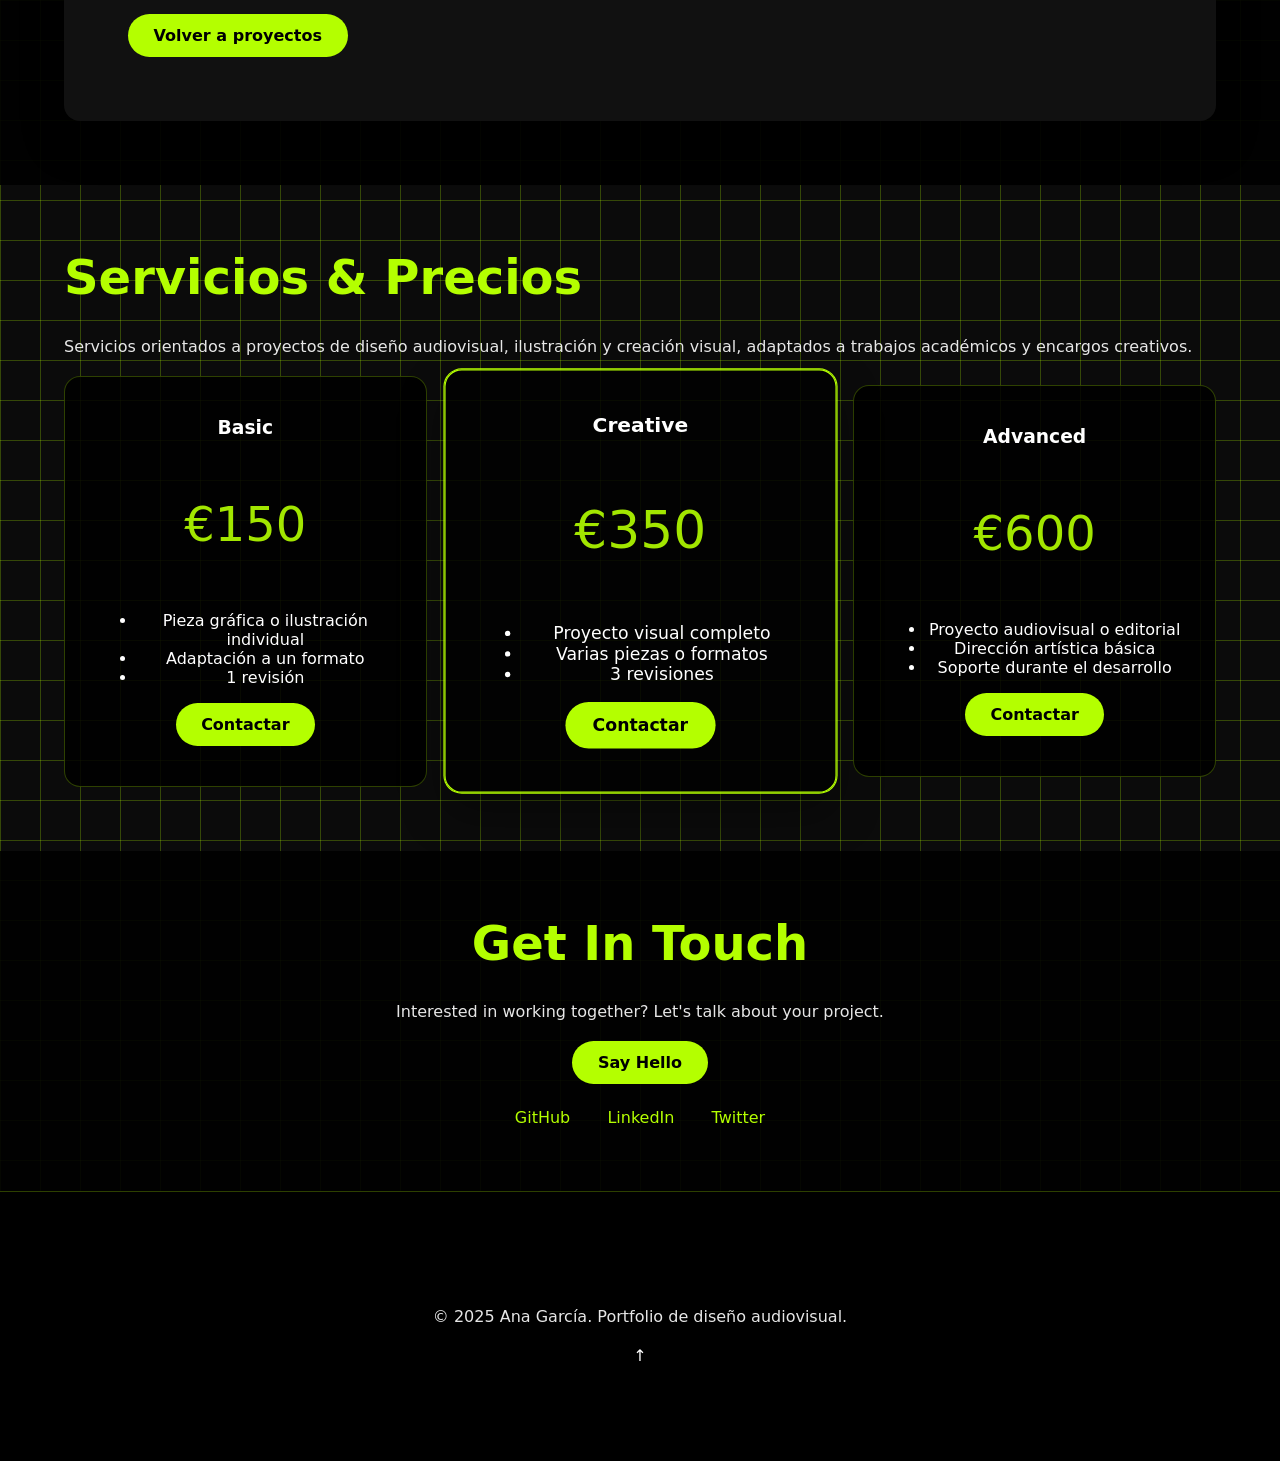
==== commit 89c13494: "commitfinal" ====
--- a/index.html
+++ b/index.html
@@ -93,37 +93,43 @@
           <div class="about-main">
             <div class="about-profile animate-on-scroll">
               <img
-                src="https://picsum.photos/240/240?grayscale"
-                alt="Foto de perfil"
-                class="profile-photo"
+                src="https://ik.imagekit.io/aanaanimoo/image0.jpeg"
+                alt="E-commerce Platform"
                 loading="lazy"
               />
             </div>
             <div class="about-text-col animate-on-scroll">
               <h2 class="section-title">Sobre mí</h2>
               <p>
-                Soy desarrolladora front-end y diseñadora de interfaces con 5
-                años de experiencia creando experiencias accesibles, responsivas
-                y orientadas al rendimiento. Me apasiona convertir ideas
-                complejas en interfaces claras y bellas.
+                Soy estudiante de diseño audiovisual, interesada en la creación
+                visual, la ilustración y el diseño gráfico aplicado a distintos
+                formatos. Me apasiona explorar cómo las ideas se transforman en
+                piezas visuales con identidad, coherencia y intención estética.
               </p>
               <p>
-                Trabajo principalmente con HTML, CSS y JavaScript puro, cuidando
-                la accesibilidad (A11y) y la experiencia del usuario. Me
-                interesa el desarrollo de juegos y experiencias interactivas
-                para la web, así como la optimización y la animación.
+                Trabajo habitualmente con herramientas de diseño y creación
+                digital, cuidando el proceso creativo, la composición y la
+                comunicación visual. Me interesa especialmente el desarrollo de
+                proyectos audiovisuales, ilustrados e interactivos, así como la
+                experimentación con distintos estilos y narrativas visuales.
               </p>
               <div class="about-highlights">
                 <div class="highlight">
                   <strong>Experiencia:</strong>
                   <ul>
-                    <li>5 años como Front-End Engineer</li>
-                    <li>Proyectos en e-commerce, dashboards y landing pages</li>
+                    <li>Formación en diseño audiovisual y creación gráfica</li>
+                    <li>
+                      Proyectos académicos de ilustración, diseño y piezas
+                      audiovisuales
+                    </li>
                   </ul>
                 </div>
                 <div class="highlight">
                   <strong>Tecnologías:</strong>
-                  <p>HTML · CSS · Sass · JavaScript · WebGL básico · Canvas</p>
+                  <p>
+                    Illustrator · Photoshop · InDesign · Procreate ·
+                    Herramientas audiovisuales
+                  </p>
                 </div>
               </div>
             </div>
@@ -133,45 +139,45 @@
             <h3>Trayectoria</h3>
             <ol class="timeline">
               <li>
-                <strong>2021–2025:</strong> Front-End Engineer en start-ups y
-                proyectos freelance.
+                <strong>2022–Actualidad:</strong> Estudios en diseño audiovisual
+                e ilustración, desarrollando proyectos creativos y visuales.
               </li>
               <li>
-                <strong>2019–2021:</strong> Desarrollé UIs y micro-interacciones
-                para apps web.
+                <strong>2021–2022:</strong> Primeros proyectos de ilustración
+                digital y diseño gráfico.
               </li>
               <li>
-                <strong>2018:</strong> Comencé en proyectos de game jams y
-                prototipos en Canvas/WebGL.
+                <strong>2020:</strong> Inicio en herramientas de diseño y
+                exploración creativa personal.
               </li>
             </ol>
           </div>
 
           <div class="skills-grid" data-reveal-stagger>
             <div class="skill-card">
-              <span class="skill-icon">🎨</span>
-              <h3>CSS/Sass</h3>
+              <span class="skill-icon">📐</span>
+              <h3>Illustrator</h3>
               <div class="skill-bar">
                 <div class="skill-fill" style="--fill: 95%"></div>
               </div>
             </div>
             <div class="skill-card">
-              <span class="skill-icon">⚡</span>
-              <h3>JavaScript</h3>
+              <span class="skill-icon">🖌️</span>
+              <h3>Photoshop</h3>
               <div class="skill-bar">
                 <div class="skill-fill" style="--fill: 90%"></div>
               </div>
             </div>
             <div class="skill-card">
-              <span class="skill-icon">📱</span>
-              <h3>Responsive</h3>
+              <span class="skill-icon">📐</span>
+              <h3>InDesign</h3>
               <div class="skill-bar">
                 <div class="skill-fill" style="--fill: 98%"></div>
               </div>
             </div>
             <div class="skill-card">
-              <span class="skill-icon">♿</span>
-              <h3>A11y</h3>
+              <span class="skill-icon">🎨</span>
+              <h3>Procreate</h3>
               <div class="skill-bar">
                 <div class="skill-fill" style="--fill: 85%"></div>
               </div>
@@ -193,23 +199,24 @@
               >
                 <div class="project-image">
                   <img
-                    src="https://picsum.photos/400/300?random=1"
+                    src="https://ik.imagekit.io/aanaanimoo/image9.jpeg"
                     alt="E-commerce Platform"
                     loading="lazy"
                   />
                 </div>
                 <div class="project-content">
-                  <h3>E-commerce Platform</h3>
+                  <h3>Diseño gráfico</h3>
                   <p>
-                    A fully responsive online store with cart functionality and
-                    payment integration.
+                    Proyecto de diseño visual centrado en composición, color y
+                    tipografía, aplicado a piezas gráficas y soportes digitales.
                   </p>
                   <div class="project-tags">
-                    <span>HTML</span><span>CSS</span><span>JS</span>
+                    <span>Illustrator</span><span>Photoshop</span
+                    ><span>Identidad visual</span>
                   </div>
-                  <span class="btn btn-link" aria-hidden="true"
-                    >Ver proyecto →</span
-                  >
+                  <span class="btn btn-link" aria-hidden="true">
+                    Ver proyecto →
+                  </span>
                 </div>
               </a>
             </article>
@@ -222,23 +229,25 @@
               >
                 <div class="project-image">
                   <img
-                    src="https://picsum.photos/400/300?random=2"
-                    alt="Dashboard UI"
+                    src="https://ik.imagekit.io/aanaanimoo/image7.jpeg"
+                    alt="E-commerce Platform"
                     loading="lazy"
                   />
                 </div>
                 <div class="project-content">
-                  <h3>Analytics Dashboard</h3>
+                  <h3>Ilustración</h3>
                   <p>
-                    Real-time data visualization dashboard with dark mode
-                    support.
+                    Ilustraciones digitales y conceptuales desarrolladas para
+                    proyectos personales y académicos, cuidando estilo,
+                    narrativa visual y detalle.
                   </p>
                   <div class="project-tags">
-                    <span>CSS Grid</span><span>Charts</span><span>API</span>
+                    <span>Procreate</span><span>Ilustración digital</span
+                    ><span>Concept art</span>
                   </div>
-                  <span class="btn btn-link" aria-hidden="true"
-                    >Ver proyecto →</span
-                  >
+                  <span class="btn btn-link" aria-hidden="true">
+                    Ver proyecto →
+                  </span>
                 </div>
               </a>
             </article>
@@ -251,18 +260,21 @@
               >
                 <div class="project-image">
                   <img
-                    src="https://picsum.photos/400/300?random=3"
-                    alt="Mobile App Landing"
+                    src="https://ik.imagekit.io/aanaanimoo/image2.jpeg"
+                    alt="E-commerce Platform"
                     loading="lazy"
                   />
                 </div>
                 <div class="project-content">
-                  <h3>App Landing Page</h3>
+                  <h3>Fotografía</h3>
                   <p>
-                    Conversion-optimized landing page with scroll animations.
+                    Proyecto fotográfico centrado en la composición, la luz y la
+                    narrativa visual, aplicado a distintos contextos creativos y
+                    comunicativos.
                   </p>
                   <div class="project-tags">
-                    <span>Animation</span><span>A/B Test</span><span>SEO</span>
+                    <span>Composición</span><span>Iluminación</span
+                    ><span>Edición</span>
                   </div>
                   <span class="btn btn-link" aria-hidden="true"
                     >Ver proyecto →</span
@@ -278,27 +290,30 @@
       <section id="project-ecommerce" class="project-detail section">
         <div class="container">
           <article class="detail-card">
-            <h2>E-commerce Platform</h2>
+            <h2>Diseño gráfico</h2>
             <p class="lead">
-              Tienda online totalmente responsive con carrito, pasarela de pago
-              y optimización para conversiones.
+              Proyecto de diseño gráfico centrado en la creación de piezas
+              visuales coherentes, atractivas y adaptadas a distintos formatos y
+              soportes.
             </p>
             <div class="detail-grid">
               <div class="detail-media">
                 <img
-                  src="https://picsum.photos/800/400?random=11"
-                  alt="E-commerce preview"
+                  src="https://ik.imagekit.io/aanaanimoo/image4.jpeg"
+                  alt="Proyecto de diseño gráfico"
                   loading="lazy"
                 />
               </div>
               <div class="detail-info">
                 <h3>Resumen</h3>
                 <p>
-                  Desarrollé la interfaz, el flujo de checkout y la integración
-                  con la API de pagos. Enfocado en accesibilidad y rendimiento.
+                  Desarrollo de propuestas gráficas aplicadas a proyectos
+                  académicos y personales, trabajando la composición, el color y
+                  la tipografía para comunicar ideas de forma clara y
+                  visualmente cuidada.
                 </p>
                 <h4>Tecnologías</h4>
-                <p>HTML · CSS · JavaScript · Stripe API</p>
+                <p>Illustrator · Photoshop · InDesign · Procreate</p>
               </div>
             </div>
             <a href="#projects" class="btn">Volver a proyectos</a>
@@ -309,28 +324,29 @@
       <section id="project-dashboard" class="project-detail section">
         <div class="container">
           <article class="detail-card">
-            <h2>Analytics Dashboard</h2>
+            <h2>Ilustración</h2>
             <p class="lead">
-              Panel interactivo en tiempo real con soporte a modo oscuro y
-              gráficas personalizadas.
+              Proyecto de ilustración digital enfocado en la creación de
+              imágenes expresivas y narrativas para distintos contextos
+              visuales.
             </p>
             <div class="detail-grid">
               <div class="detail-media">
                 <img
-                  src="https://picsum.photos/800/400?random=12"
-                  alt="Dashboard preview"
+                  src="https://ik.imagekit.io/aanaanimoo/image6.jpeg"
+                  alt="Proyecto de ilustración"
                   loading="lazy"
                 />
               </div>
               <div class="detail-info">
                 <h3>Resumen</h3>
                 <p>
-                  Implementé visualizaciones con librerías de gráficas, optimicé
-                  la carga de datos y añadí controles para filtros y
-                  exportación.
+                  Desarrollo de ilustraciones para proyectos personales y
+                  académicos, trabajando el estilo, la composición y el color
+                  para transmitir conceptos y emociones de forma visual.
                 </p>
                 <h4>Tecnologías</h4>
-                <p>Charts · Fetch API · CSS Grid</p>
+                <p>Procreate · Illustrator · Ilustración digital</p>
               </div>
             </div>
             <a href="#projects" class="btn">Volver a proyectos</a>
@@ -341,27 +357,30 @@
       <section id="project-landing" class="project-detail section">
         <div class="container">
           <article class="detail-card">
-            <h2>App Landing Page</h2>
+            <h2>Fotografía</h2>
             <p class="lead">
-              Landing optimizada para conversiones con animaciones y pruebas
-              A/B.
+              Proyecto fotográfico centrado en la composición, la luz y la
+              narrativa visual aplicado a distintos formatos y contextos.
             </p>
             <div class="detail-grid">
               <div class="detail-media">
                 <img
-                  src="https://picsum.photos/800/400?random=13"
-                  alt="Landing preview"
+                  src="https://ik.imagekit.io/aanaanimoo/image3.jpeg"
+                  alt="Proyecto de fotografía"
                   loading="lazy"
                 />
               </div>
               <div class="detail-info">
                 <h3>Resumen</h3>
                 <p>
-                  Diseñé y maqueté la landing, incorporando microinteracciones y
-                  tests para mejorar CTR.
+                  Trabajo fotográfico realizado en proyectos académicos y
+                  personales, explorando encuadre, color y edición para
+                  comunicar ideas y sensaciones a través de la imagen.
                 </p>
                 <h4>Tecnologías</h4>
-                <p>Animation · SEO · Progressive Enhancement</p>
+                <p>
+                  Cámara digital · Edición fotográfica · Photoshop · Lightroom
+                </p>
               </div>
             </div>
             <a href="#projects" class="btn">Volver a proyectos</a>
@@ -374,39 +393,40 @@
         <div class="container">
           <h2 class="section-title animate-on-scroll">Servicios & Precios</h2>
           <p class="section-intro animate-on-scroll">
-            Ofrezco paquetes desde prototipos hasta desarrollo completo. Elige
-            el que mejor se adapte a tu proyecto.
+            Servicios orientados a proyectos de diseño audiovisual, ilustración
+            y creación visual, adaptados a trabajos académicos y encargos
+            creativos.
           </p>
           <div class="pricing-grid" data-reveal-stagger>
             <div class="pricing-card">
-              <h3>Starter</h3>
-              <p class="price">€499</p>
+              <h3>Basic</h3>
+              <p class="price">€150</p>
               <ul>
-                <li>Landing básica</li>
-                <li>Responsive</li>
+                <li>Pieza gráfica o ilustración individual</li>
+                <li>Adaptación a un formato</li>
                 <li>1 revisión</li>
               </ul>
-              <a href="#contact" class="btn">Contratar</a>
+              <a href="#contact" class="btn">Contactar</a>
             </div>
             <div class="pricing-card popular">
-              <h3>Pro</h3>
-              <p class="price">€1,299</p>
+              <h3>Creative</h3>
+              <p class="price">€350</p>
               <ul>
-                <li>Web completa (hasta 6 páginas)</li>
-                <li>Optimización y SEO básico</li>
+                <li>Proyecto visual completo</li>
+                <li>Varias piezas o formatos</li>
                 <li>3 revisiones</li>
               </ul>
-              <a href="#contact" class="btn btn-primary">Contratar</a>
+              <a href="#contact" class="btn btn-primary">Contactar</a>
             </div>
             <div class="pricing-card">
-              <h3>Studio</h3>
-              <p class="price">€2,499</p>
+              <h3>Advanced</h3>
+              <p class="price">€600</p>
               <ul>
-                <li>Desarrollo completo + CMS</li>
-                <li>Performance y accesibilidad avanzada</li>
-                <li>Soporte 3 meses</li>
+                <li>Proyecto audiovisual o editorial</li>
+                <li>Dirección artística básica</li>
+                <li>Soporte durante el desarrollo</li>
               </ul>
-              <a href="#contact" class="btn">Contratar</a>
+              <a href="#contact" class="btn">Contactar</a>
             </div>
           </div>
         </div>
@@ -436,7 +456,7 @@
     <!-- Footer -->
     <footer class="footer">
       <div class="container">
-        <p>&copy; 2025 Jane Developer. Built with vanilla HTML, CSS & JS.</p>
+        <p>&copy; 2025 Ana García. Portfolio de diseño audiovisual.</p>
         <a href="#hero" class="back-to-top" aria-label="Back to top">↑</a>
       </div>
     </footer>
--- a/assets/css/index.css
+++ b/assets/css/index.css
@@ -17,10 +17,5 @@
   5) components: buttons, cards, sections
   6) navigation: nav-specific rules (fixed nav)
 */
-
-@import url("reset.css");
-@import url("theme.css");
 @import url("base.css");
-@import url("layout.css");
 @import url("components.css");
-@import url("navigation.css");
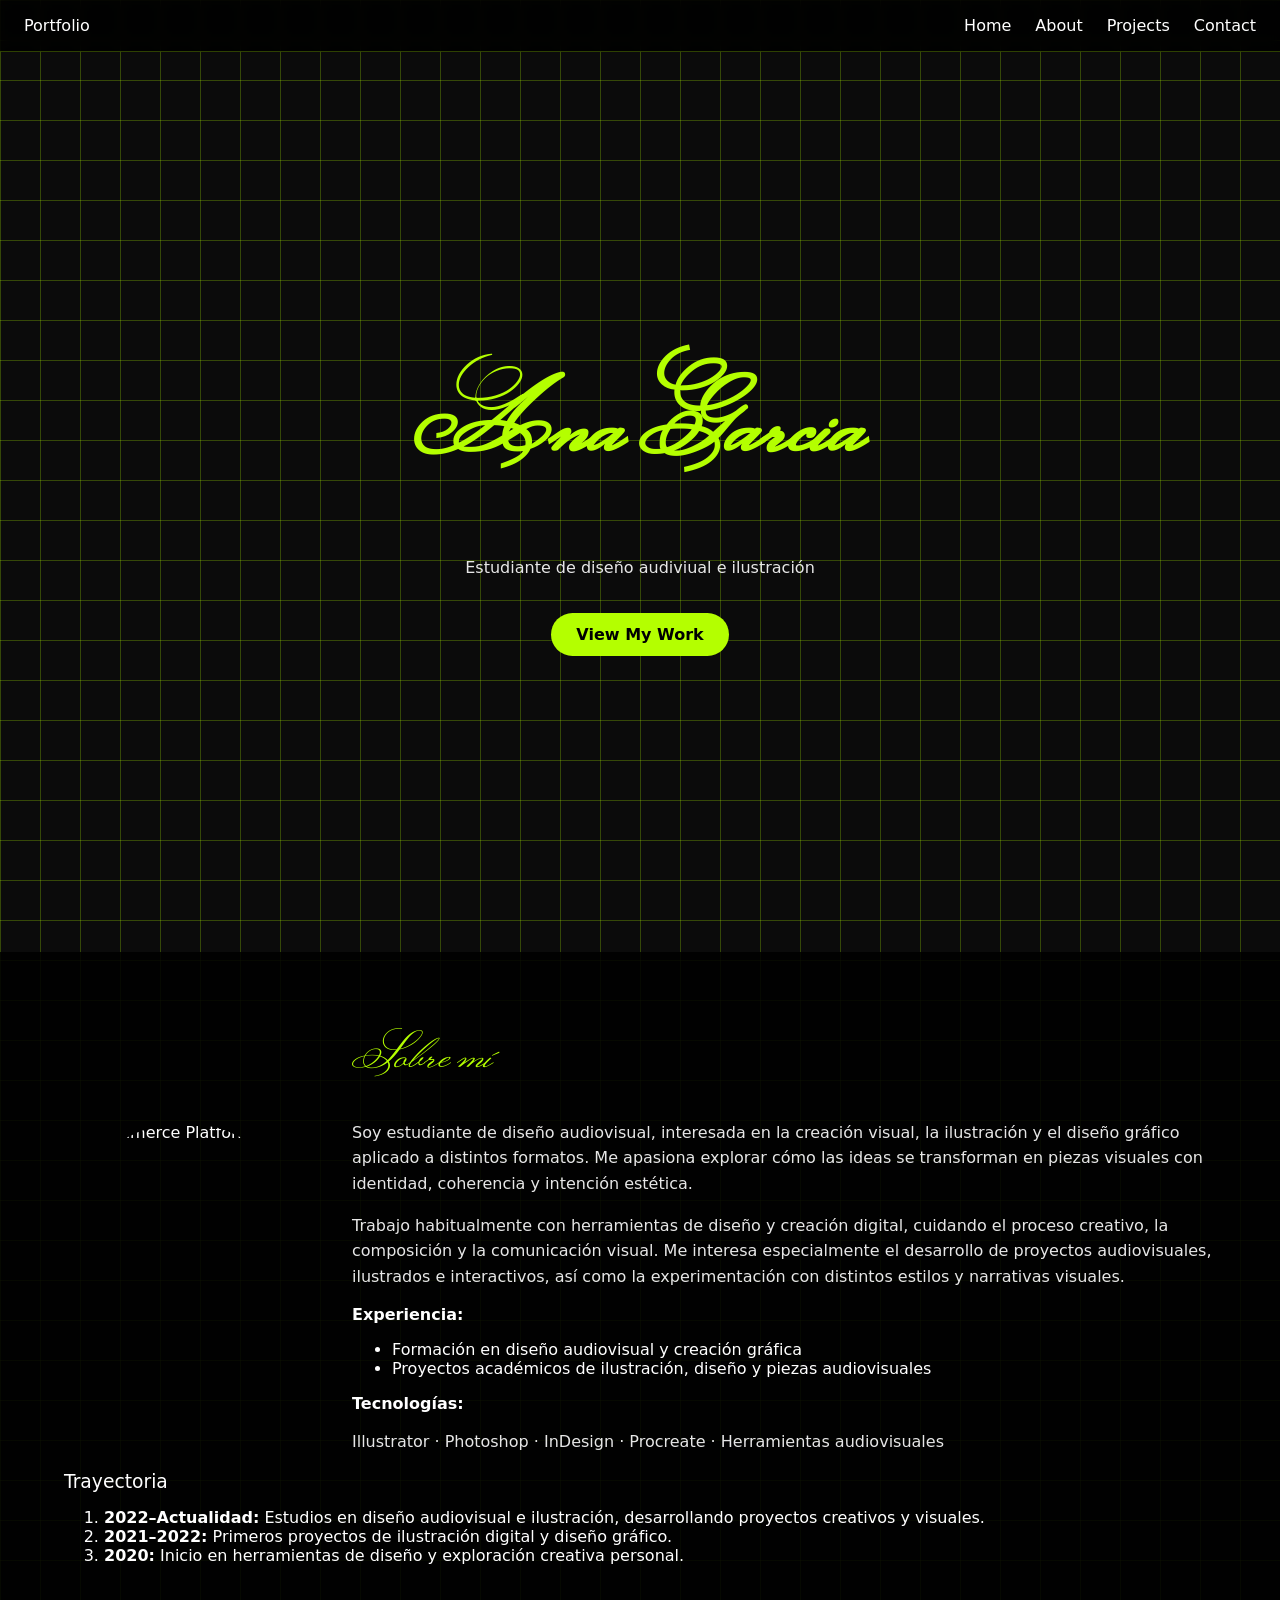
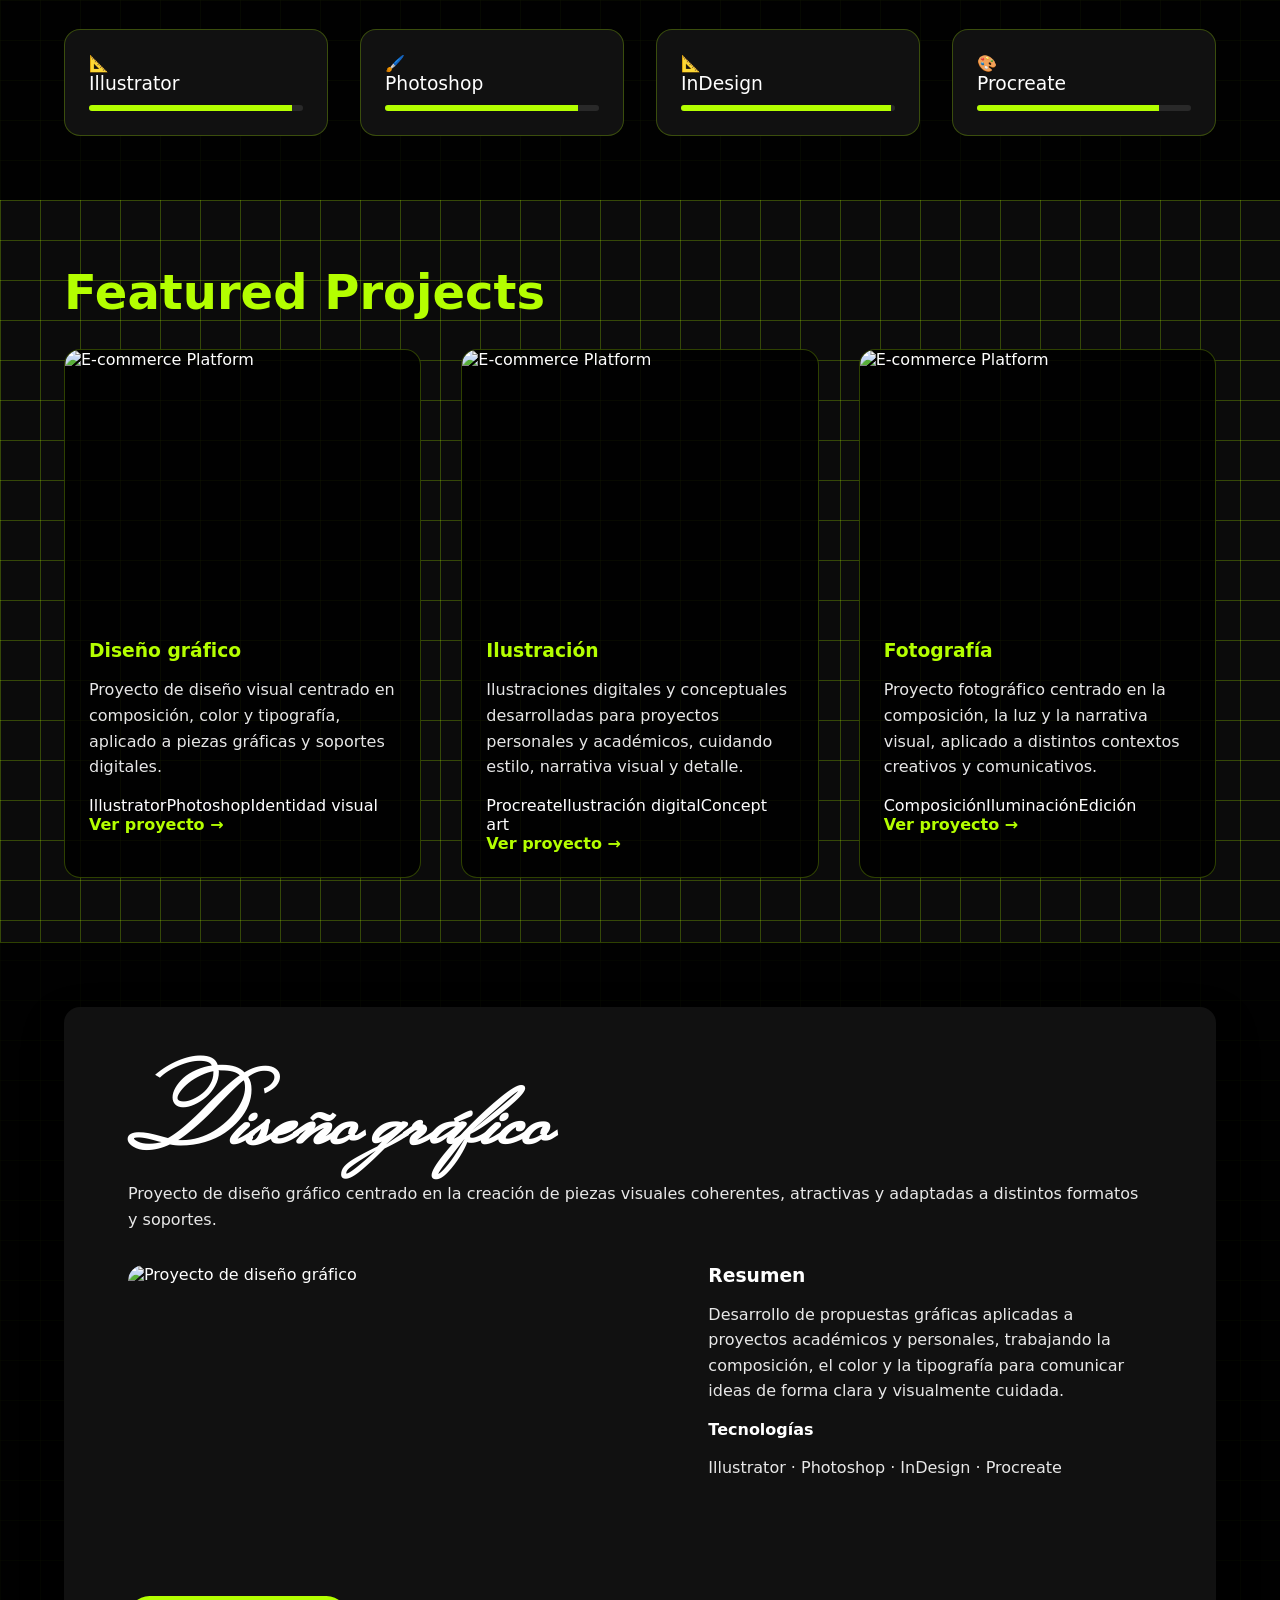
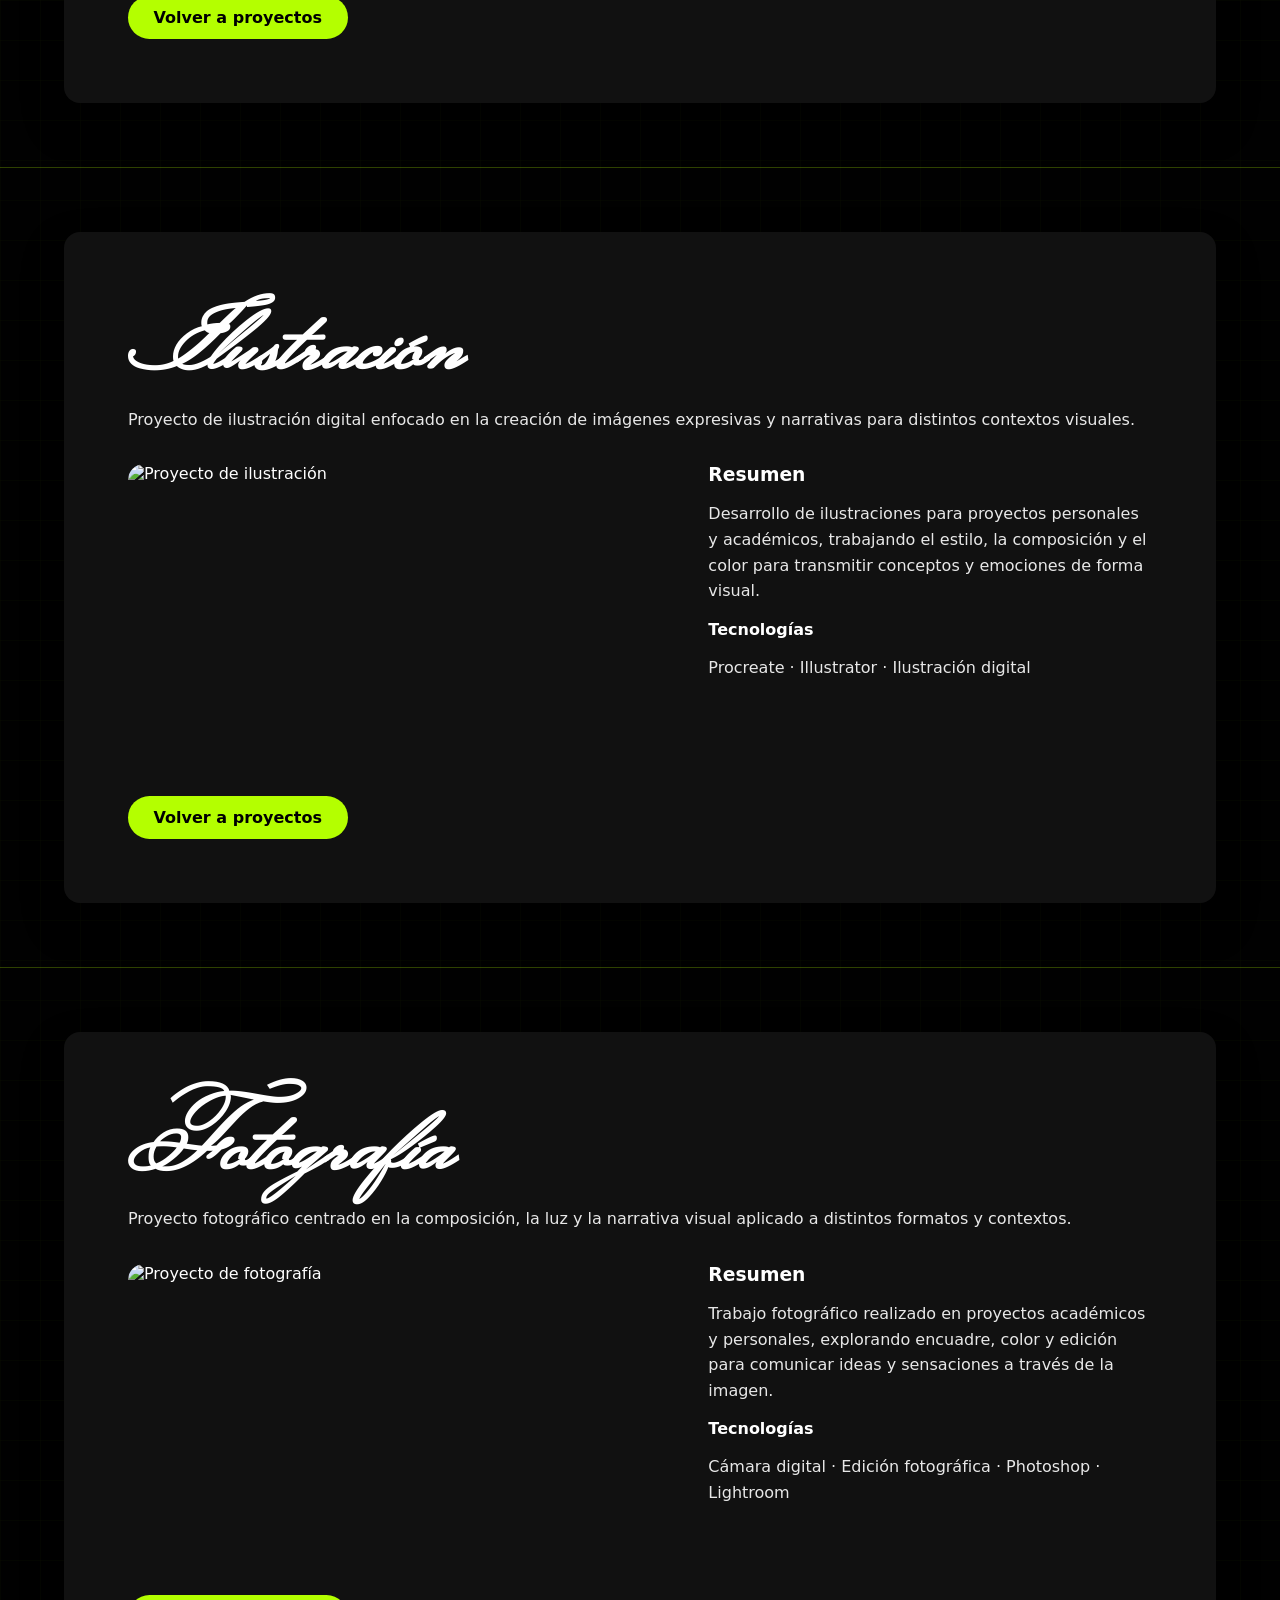
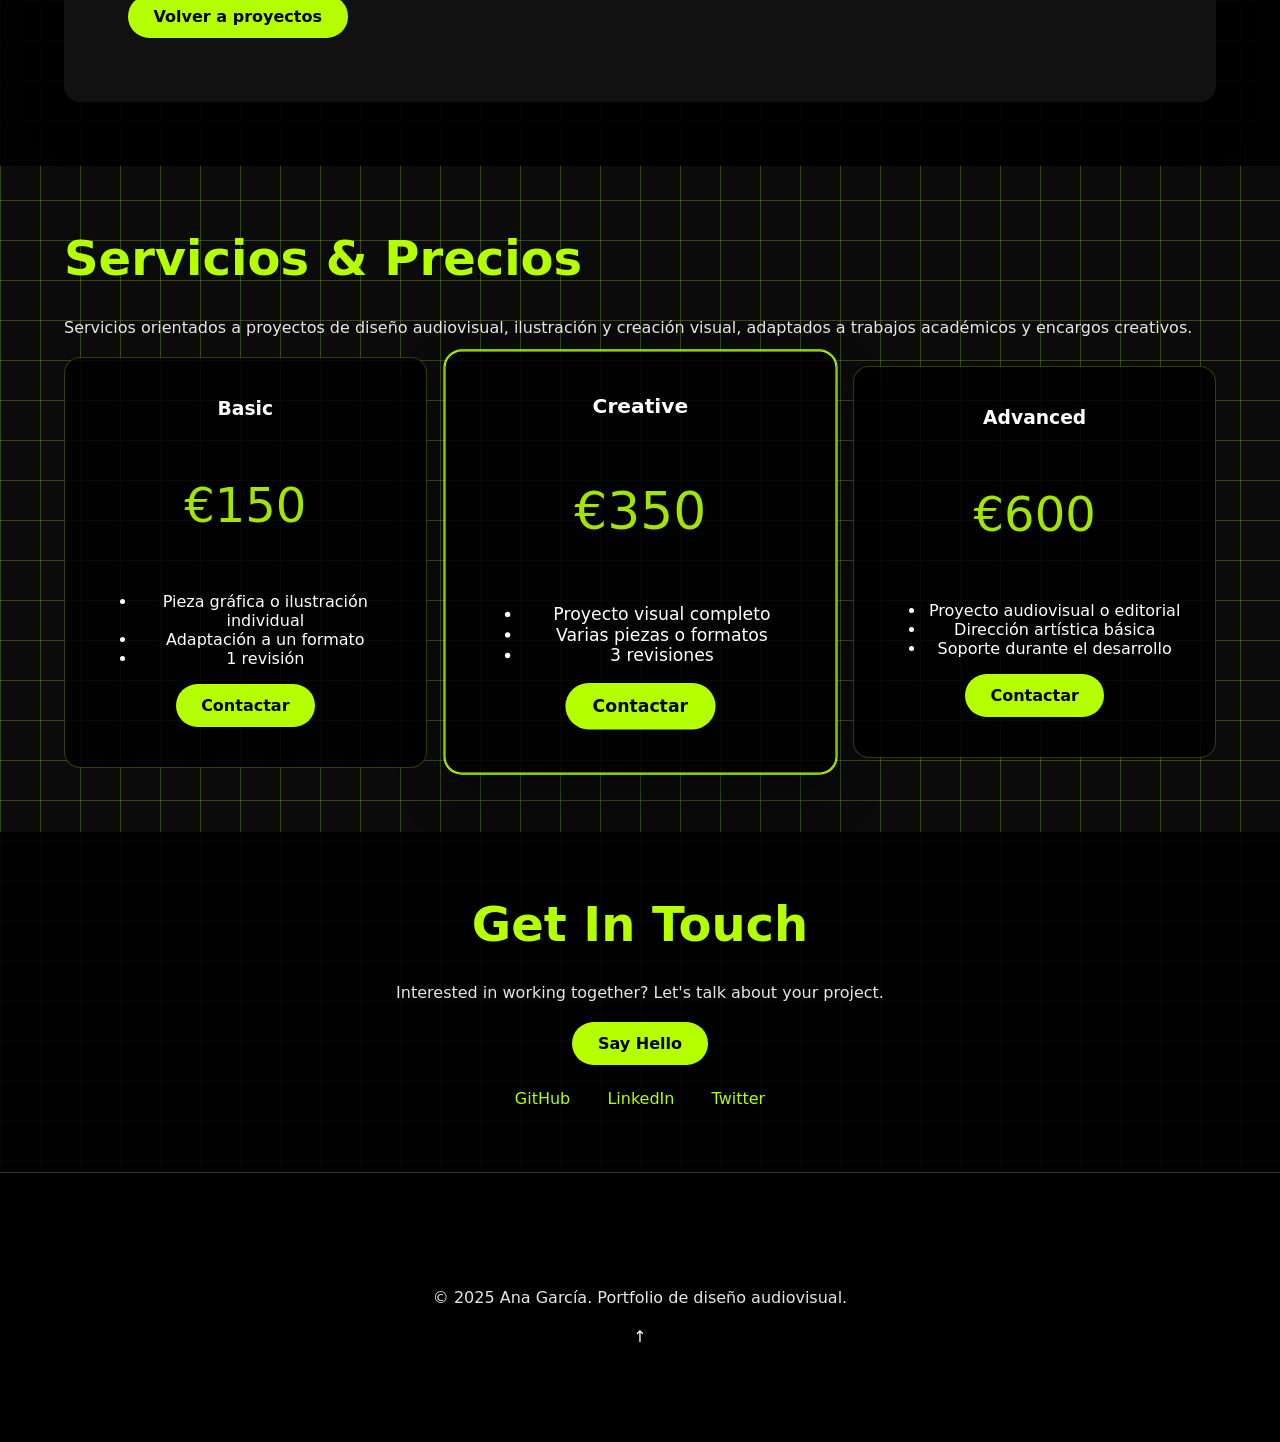
==== commit 1be39ac7: "COMMITFINAL" ====
--- a/index.html
+++ b/index.html
@@ -54,9 +54,6 @@
     <script src="./assets/js/main.js" defer></script>
   </head>
   <body>
-    <!-- Skip link for accessibility -->
-    <a href="#main" class="skip-link">Skip to main content</a>
-
     <!-- Navigation -->
     <nav class="nav">
       <div class="nav-container">
